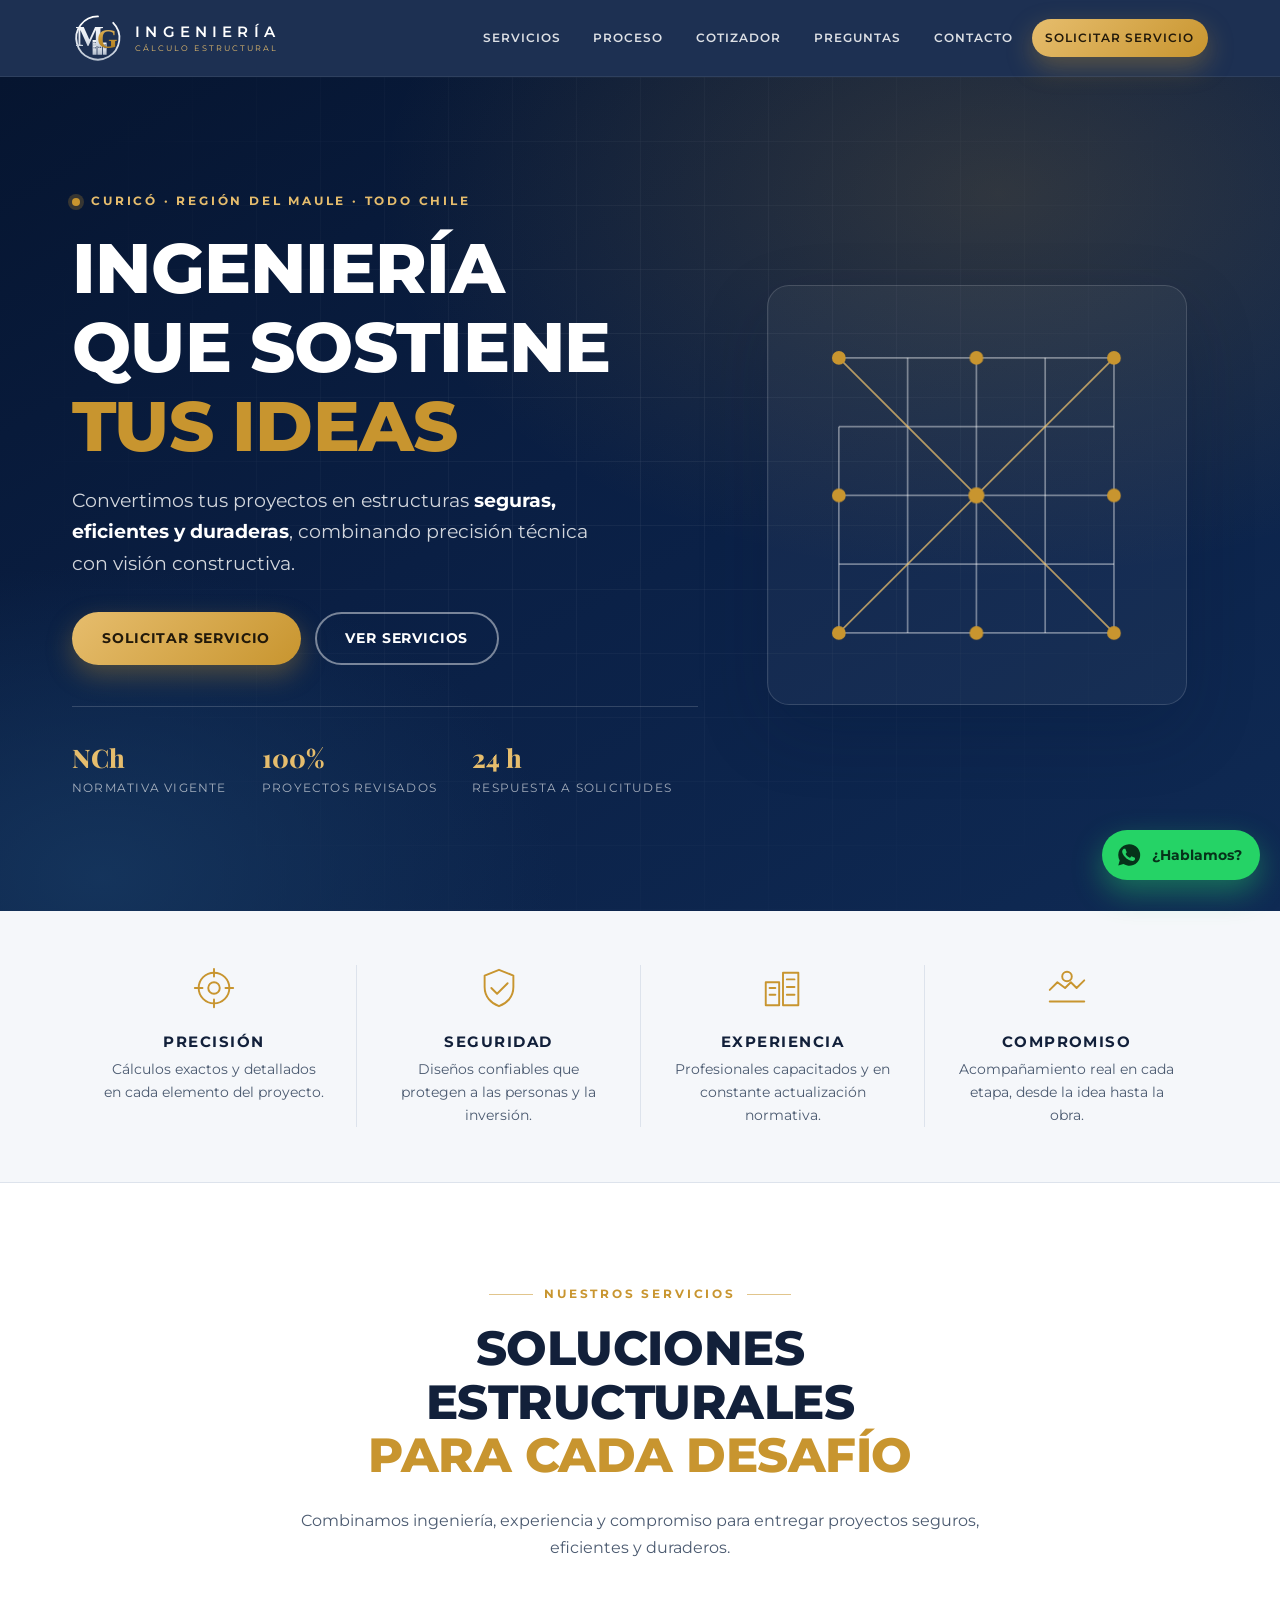
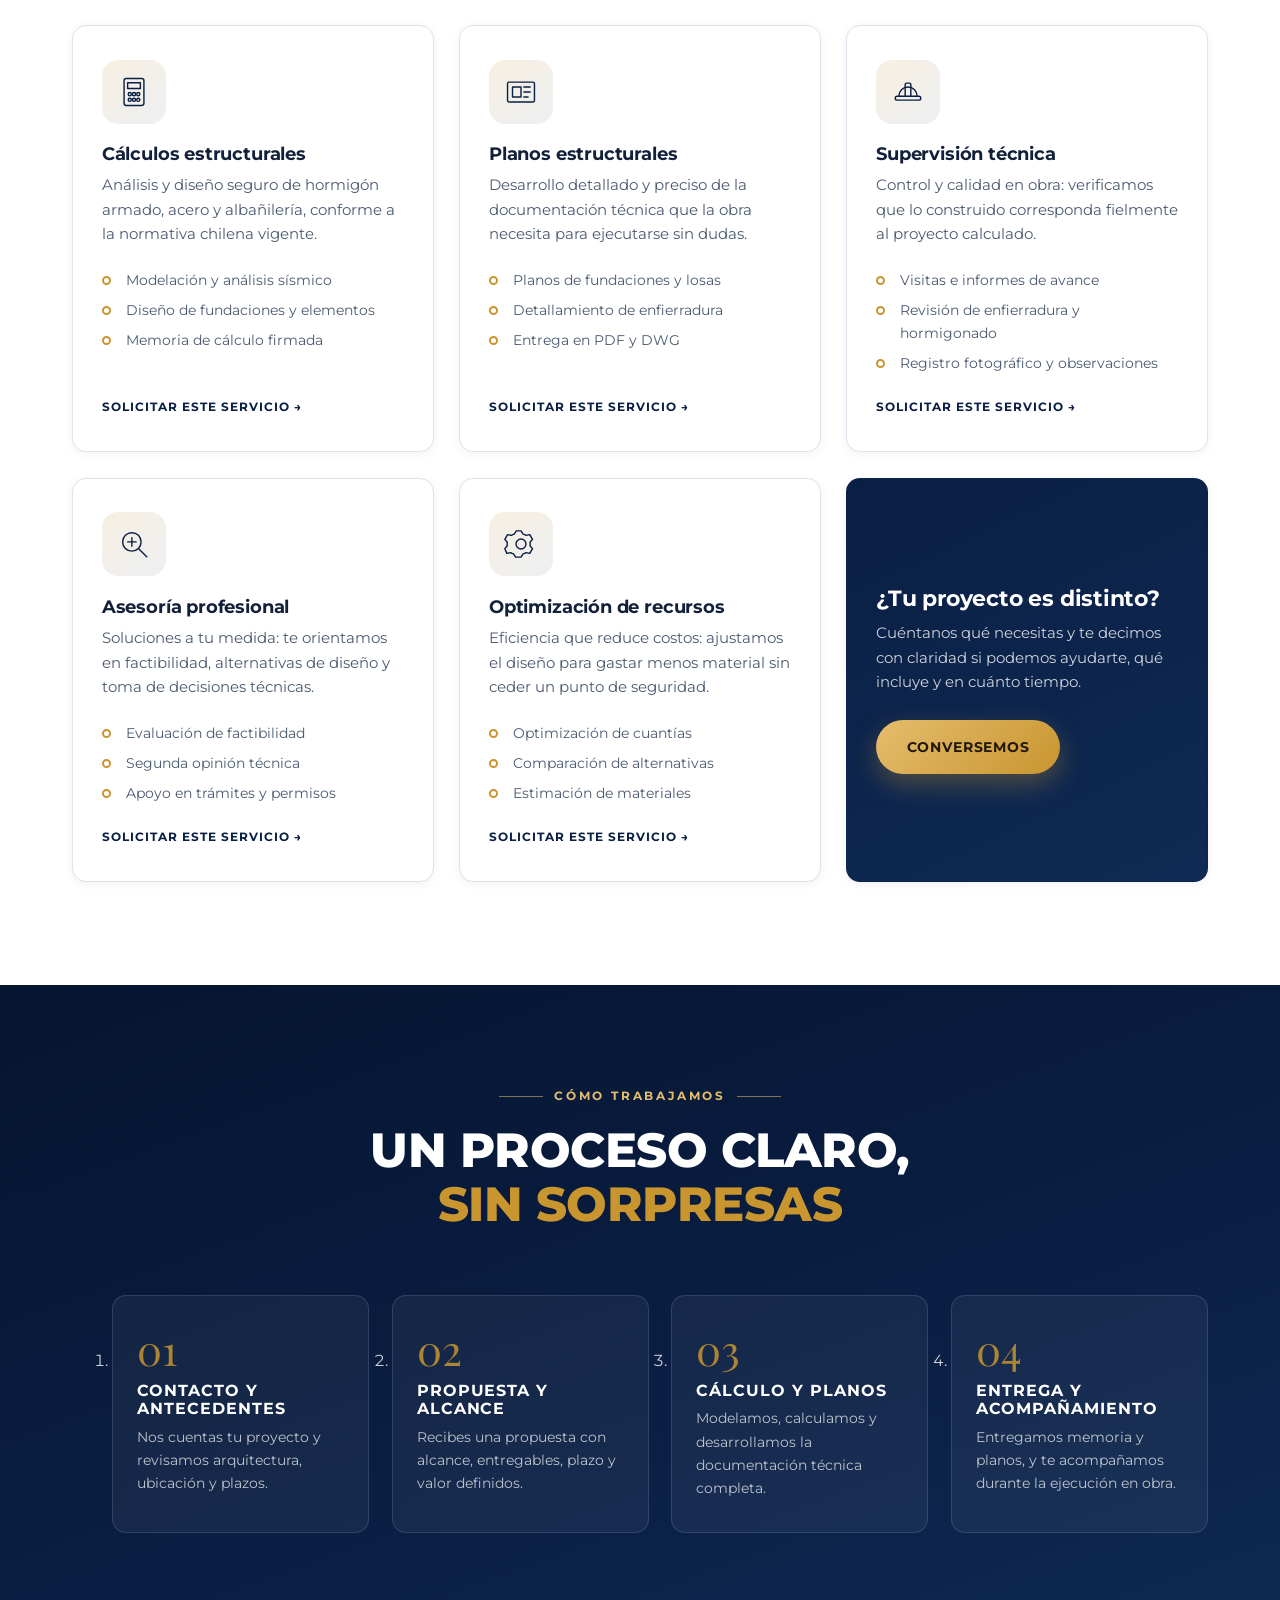
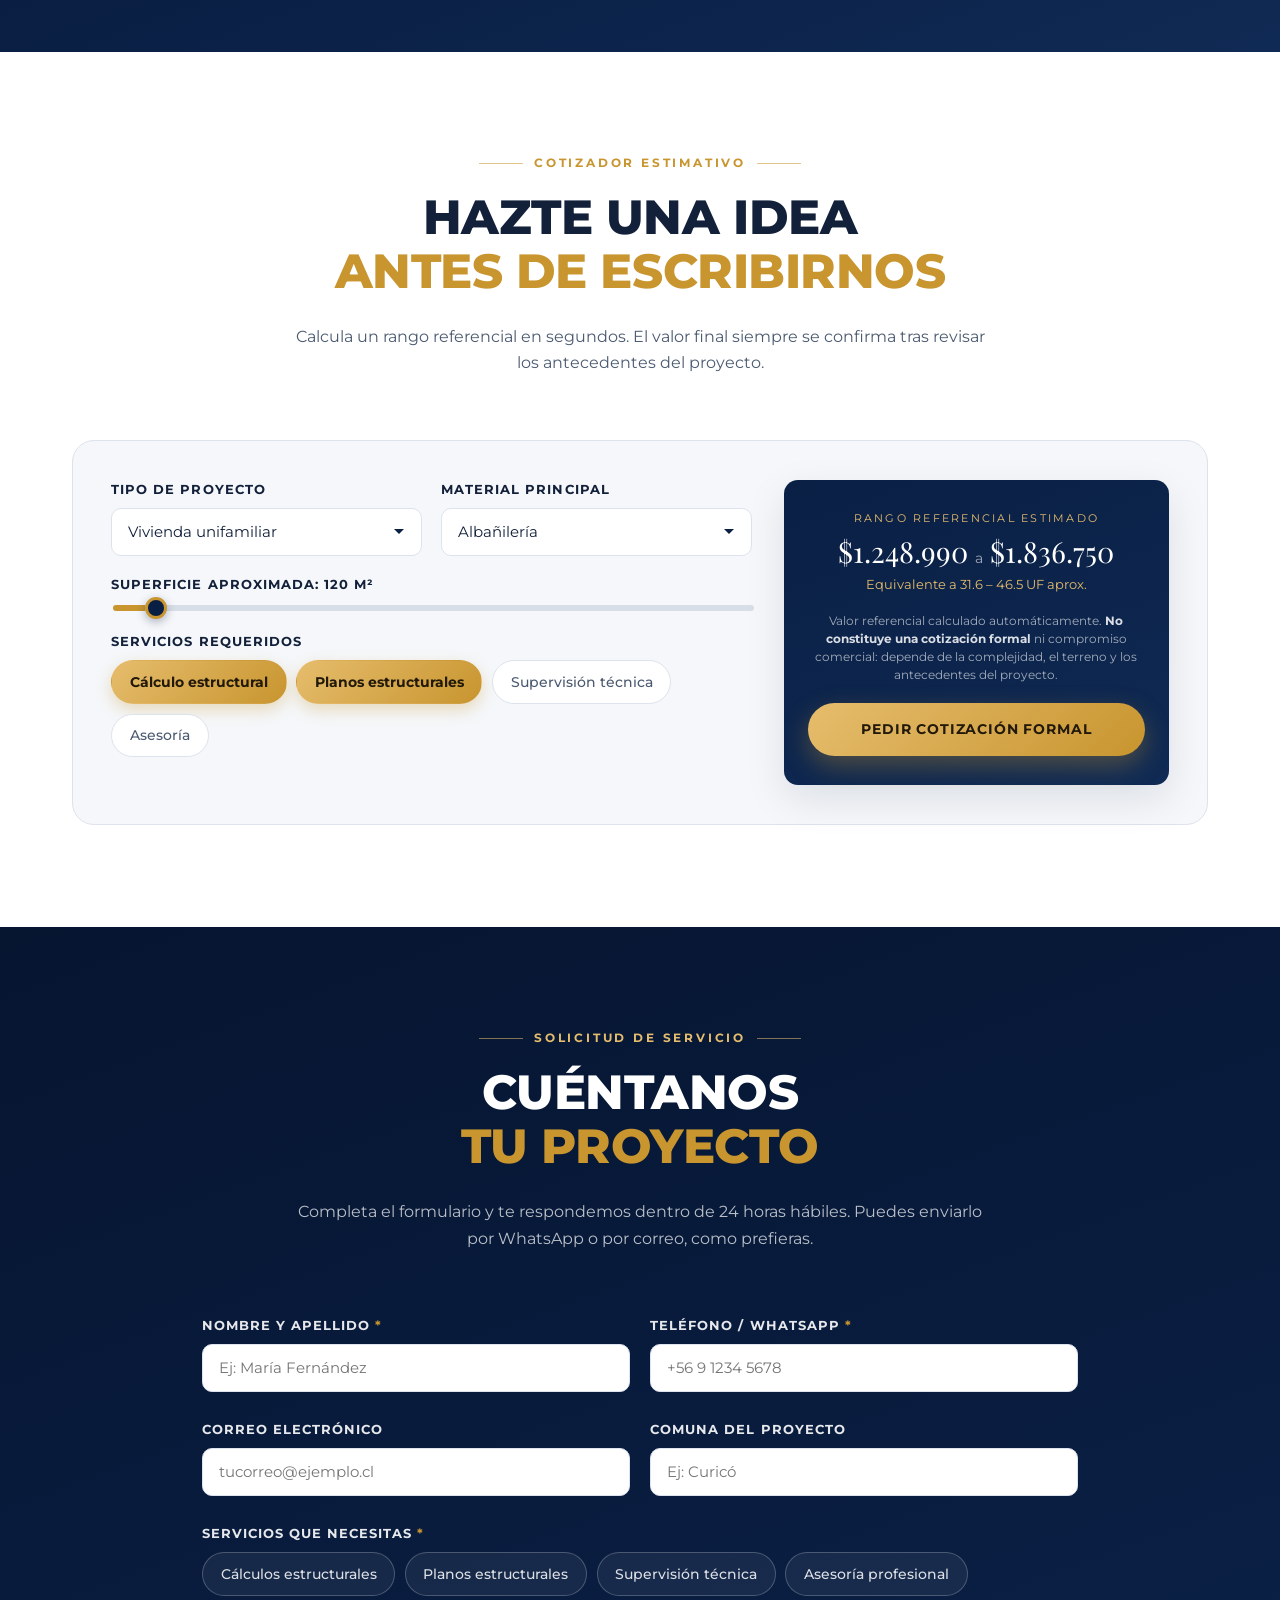
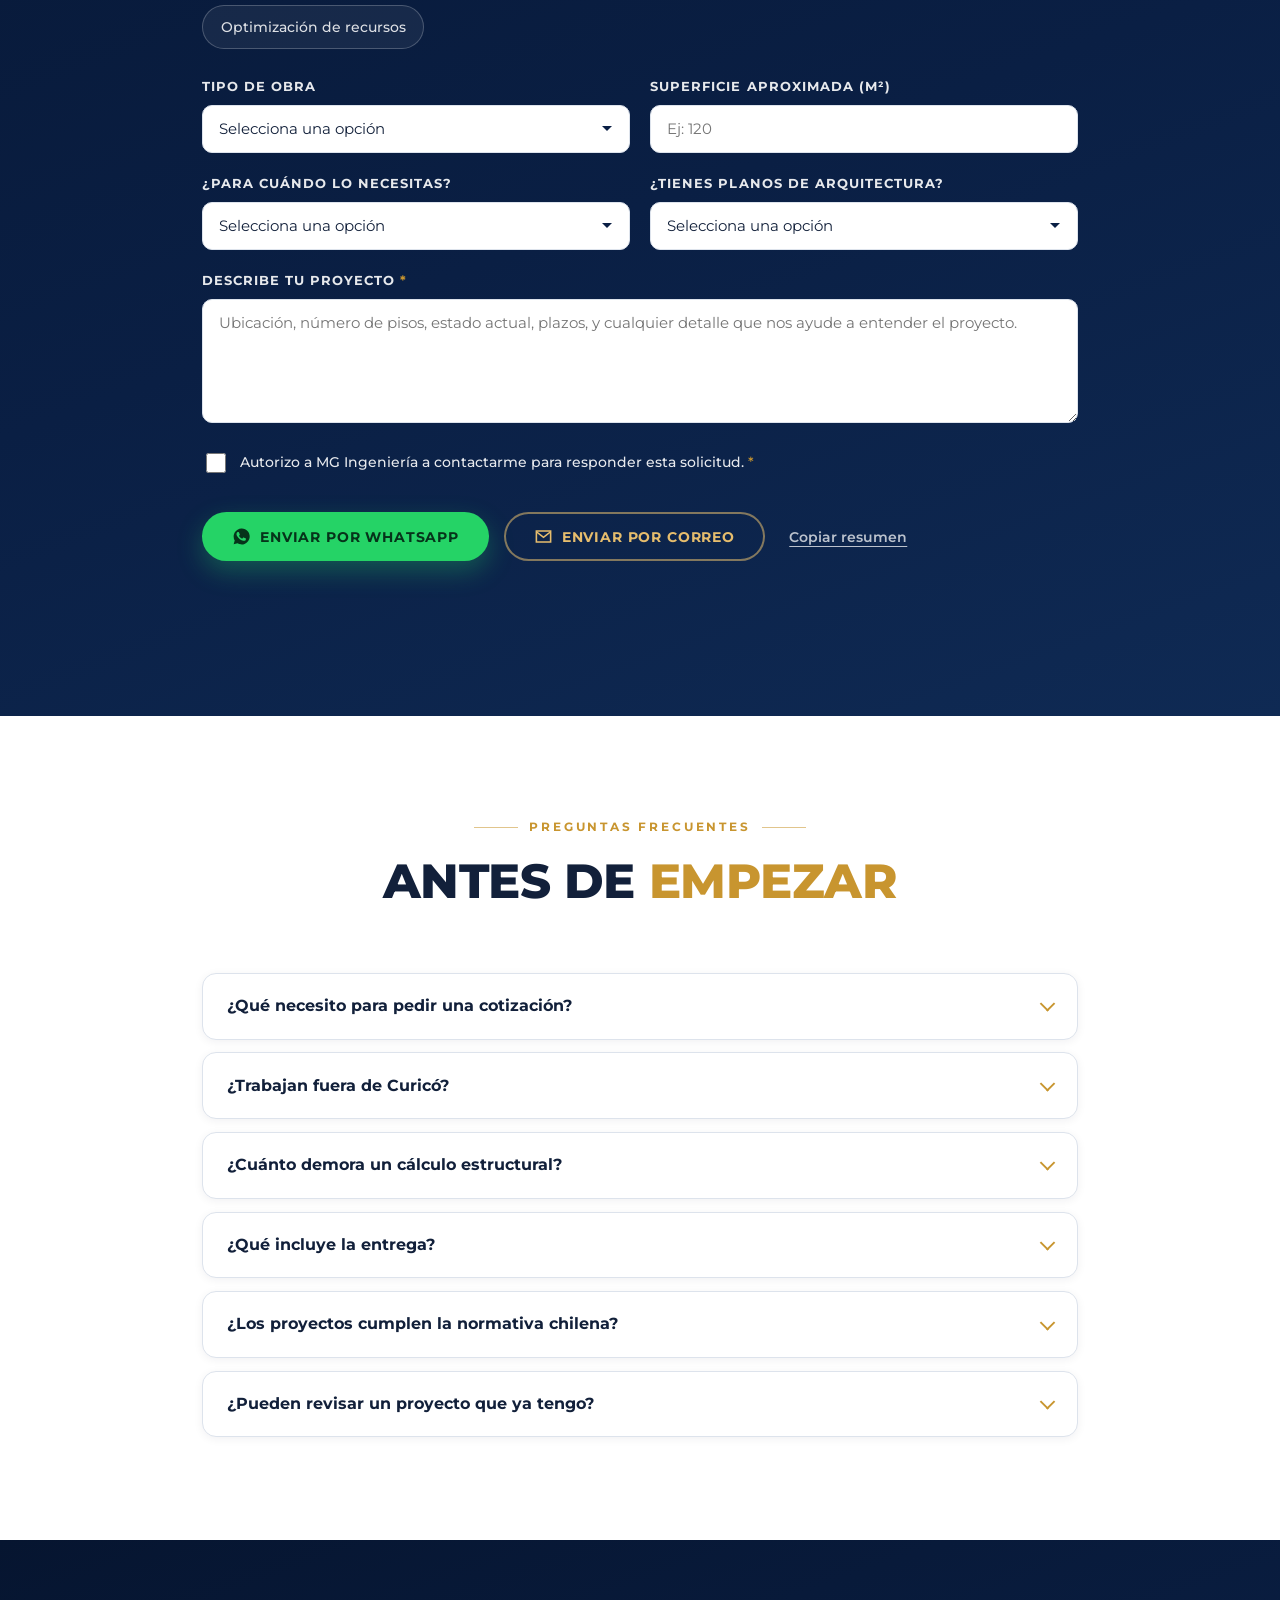
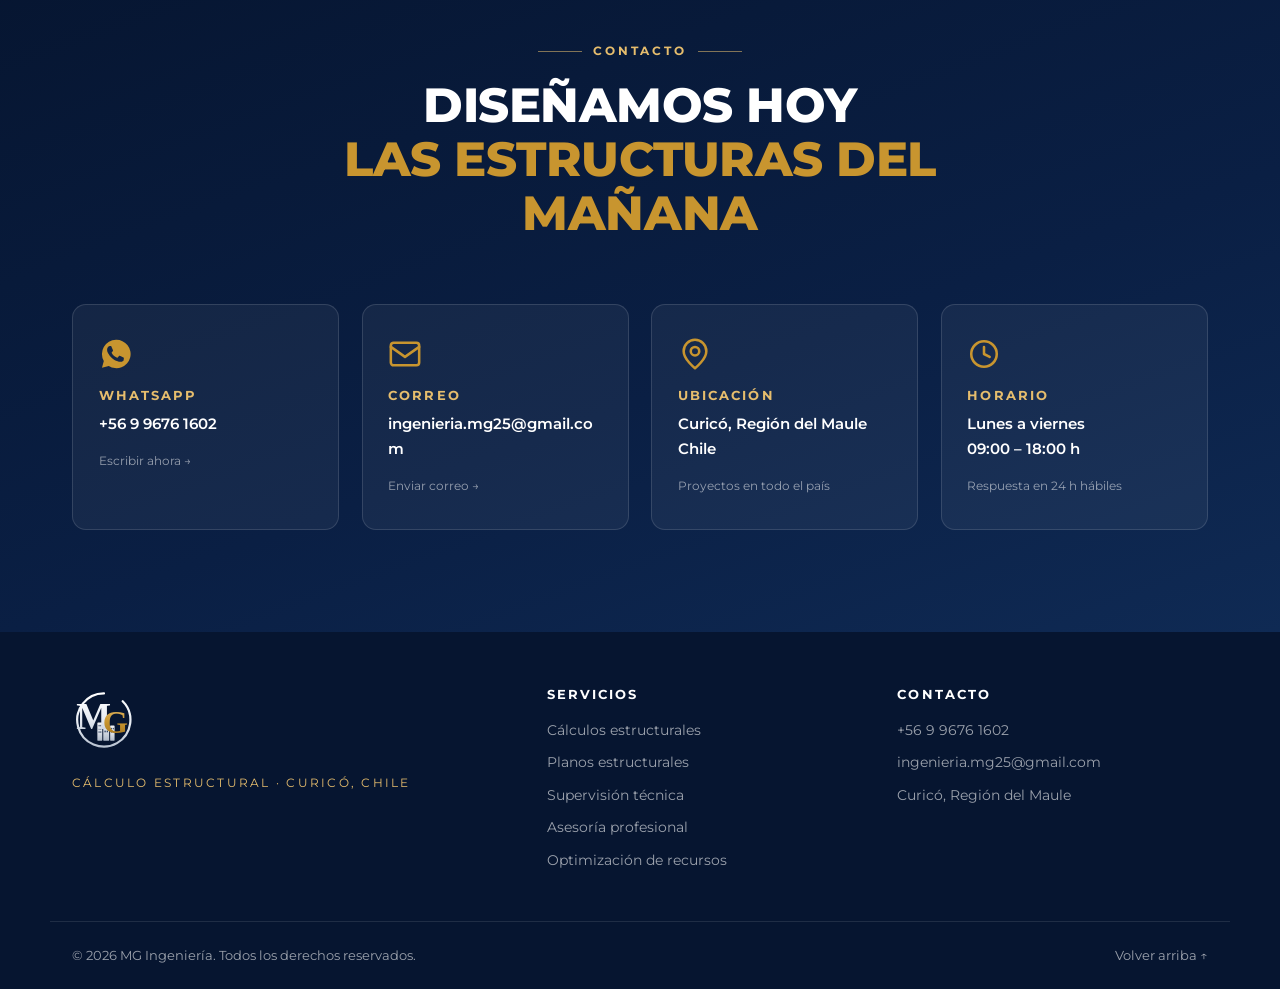
==== index.html @ 4807d5fd "Sitio web MG Ingeniería: servicios, cotizador y formulario de contacto Página estática de una sola v" ====
<!DOCTYPE html>
<html lang="es-CL">
<head>
<meta charset="utf-8">
<meta name="viewport" content="width=device-width, initial-scale=1">
<title>MG Ingeniería | Cálculo Estructural en Curicó, Chile</title>
<meta name="description" content="MG Ingeniería — cálculo estructural, planos, supervisión técnica y asesoría profesional en Curicó, Región del Maule. Convertimos tus proyectos en estructuras seguras, eficientes y duraderas.">
<meta name="theme-color" content="#0a1f44">
<link rel="icon" href="assets/img/favicon.svg" type="image/svg+xml">
<link rel="canonical" href="https://mgingenieria.cl/">

<!-- Open Graph / redes sociales -->
<meta property="og:type" content="website">
<meta property="og:locale" content="es_CL">
<meta property="og:site_name" content="MG Ingeniería">
<meta property="og:title" content="MG Ingeniería | Cálculo Estructural">
<meta property="og:description" content="Ingeniería que sostiene tus ideas. Cálculo estructural, planos, supervisión y asesoría en Curicó, Chile.">
<meta property="og:image" content="assets/img/logo.svg">
<meta name="twitter:card" content="summary_large_image">

<link rel="preconnect" href="https://fonts.googleapis.com">
<link rel="preconnect" href="https://fonts.gstatic.com" crossorigin>
<link href="https://fonts.googleapis.com/css2?family=Montserrat:wght@400;500;600;700;800&family=Playfair+Display:wght@700&display=swap" rel="stylesheet">
<link rel="stylesheet" href="assets/css/styles.css">
</head>
<body>

<a class="skip-link" href="#contenido">Saltar al contenido</a>

<!-- ══════════ HEADER ══════════ -->
<header class="site-header" id="inicio">
  <div class="container header-inner">
    <a class="brand" href="#inicio" aria-label="MG Ingeniería — inicio">
      <img src="assets/img/logo.svg" alt="" width="52" height="52" class="brand-mark">
      <span class="brand-text">
        <span class="brand-name">INGENIERÍA</span>
        <span class="brand-tag">Cálculo Estructural</span>
      </span>
    </a>

    <button class="nav-toggle" id="navToggle" aria-expanded="false" aria-controls="navMenu" aria-label="Abrir menú">
      <span></span><span></span><span></span>
    </button>

    <nav class="nav" id="navMenu" aria-label="Menú principal">
      <ul>
        <li><a href="#servicios">Servicios</a></li>
        <li><a href="#proceso">Proceso</a></li>
        <li><a href="#cotizador">Cotizador</a></li>
        <li><a href="#faq">Preguntas</a></li>
        <li><a href="#contacto">Contacto</a></li>
        <li><a class="btn btn-gold btn-sm" href="#solicitud">Solicitar servicio</a></li>
      </ul>
    </nav>
  </div>
</header>

<main id="contenido">

<!-- ══════════ HERO ══════════ -->
<section class="hero">
  <div class="hero-bg" aria-hidden="true"></div>
  <div class="container hero-inner">
    <div class="hero-copy">
      <p class="eyebrow"><span class="dot"></span> Curicó · Región del Maule · Todo Chile</p>
      <h1>Ingeniería<br>que sostiene<br><span class="gold">tus ideas</span></h1>
      <p class="lead">
        Convertimos tus proyectos en estructuras <strong>seguras, eficientes y duraderas</strong>,
        combinando precisión técnica con visión constructiva.
      </p>
      <div class="hero-actions">
        <a class="btn btn-gold" href="#solicitud">Solicitar servicio</a>
        <a class="btn btn-ghost" href="#servicios">Ver servicios</a>
      </div>
      <ul class="hero-stats">
        <li><strong>NCh</strong><span>Normativa vigente</span></li>
        <li><strong>100%</strong><span>Proyectos revisados</span></li>
        <li><strong>24 h</strong><span>Respuesta a solicitudes</span></li>
      </ul>
    </div>

    <div class="hero-art" aria-hidden="true">
      <div class="blueprint">
        <svg viewBox="0 0 320 320" class="frame-svg">
          <g class="frame-lines">
            <rect x="40" y="40" width="240" height="240"/>
            <line x1="40" y1="100" x2="280" y2="100"/>
            <line x1="40" y1="160" x2="280" y2="160"/>
            <line x1="40" y1="220" x2="280" y2="220"/>
            <line x1="100" y1="40" x2="100" y2="280"/>
            <line x1="160" y1="40" x2="160" y2="280"/>
            <line x1="220" y1="40" x2="220" y2="280"/>
            <line x1="40" y1="40" x2="160" y2="160"/>
            <line x1="280" y1="40" x2="160" y2="160"/>
            <line x1="40" y1="280" x2="160" y2="160"/>
            <line x1="280" y1="280" x2="160" y2="160"/>
          </g>
          <g class="frame-nodes">
            <circle cx="40" cy="40" r="6"/><circle cx="160" cy="40" r="6"/><circle cx="280" cy="40" r="6"/>
            <circle cx="40" cy="160" r="6"/><circle cx="160" cy="160" r="7"/><circle cx="280" cy="160" r="6"/>
            <circle cx="40" cy="280" r="6"/><circle cx="160" cy="280" r="6"/><circle cx="280" cy="280" r="6"/>
          </g>
        </svg>
      </div>
    </div>
  </div>
</section>

<!-- ══════════ VALORES ══════════ -->
<section class="values" aria-label="Nuestros valores">
  <div class="container values-grid">
    <article class="value reveal">
      <svg class="ico" viewBox="0 0 48 48" aria-hidden="true"><circle cx="24" cy="24" r="16"/><circle cx="24" cy="24" r="6"/><line x1="24" y1="4" x2="24" y2="12"/><line x1="24" y1="36" x2="24" y2="44"/><line x1="4" y1="24" x2="12" y2="24"/><line x1="36" y1="24" x2="44" y2="24"/></svg>
      <h3>Precisión</h3><p>Cálculos exactos y detallados en cada elemento del proyecto.</p>
    </article>
    <article class="value reveal">
      <svg class="ico" viewBox="0 0 48 48" aria-hidden="true"><path d="M24 5l15 6v12c0 10-6.5 17-15 20-8.5-3-15-10-15-20V11z"/><polyline points="16,24 22,30 33,19"/></svg>
      <h3>Seguridad</h3><p>Diseños confiables que protegen a las personas y la inversión.</p>
    </article>
    <article class="value reveal">
      <svg class="ico" viewBox="0 0 48 48" aria-hidden="true"><rect x="6" y="18" width="14" height="24"/><rect x="24" y="8" width="16" height="34"/><line x1="10" y1="24" x2="16" y2="24"/><line x1="10" y1="31" x2="16" y2="31"/><line x1="28" y1="15" x2="36" y2="15"/><line x1="28" y1="23" x2="36" y2="23"/><line x1="28" y1="31" x2="36" y2="31"/></svg>
      <h3>Experiencia</h3><p>Profesionales capacitados y en constante actualización normativa.</p>
    </article>
    <article class="value reveal">
      <svg class="ico" viewBox="0 0 48 48" aria-hidden="true"><path d="M6 26l8-8 8 6 6-6 6 6 8-8"/><path d="M6 38h36"/><circle cx="24" cy="12" r="5"/></svg>
      <h3>Compromiso</h3><p>Acompañamiento real en cada etapa, desde la idea hasta la obra.</p>
    </article>
  </div>
</section>

<!-- ══════════ SERVICIOS ══════════ -->
<section class="section" id="servicios">
  <div class="container">
    <header class="section-head reveal">
      <p class="eyebrow center"><span class="line"></span> Nuestros servicios <span class="line"></span></p>
      <h2>Soluciones estructurales<br><span class="gold">para cada desafío</span></h2>
      <p class="section-sub">Combinamos ingeniería, experiencia y compromiso para entregar proyectos seguros, eficientes y duraderos.</p>
    </header>

    <div class="cards">
      <article class="card reveal">
        <div class="card-ico">
          <svg viewBox="0 0 48 48" aria-hidden="true"><rect x="10" y="5" width="28" height="38" rx="3"/><rect x="15" y="11" width="18" height="8"/><circle cx="18" cy="27" r="2.2"/><circle cx="24" cy="27" r="2.2"/><circle cx="30" cy="27" r="2.2"/><circle cx="18" cy="35" r="2.2"/><circle cx="24" cy="35" r="2.2"/><circle cx="30" cy="35" r="2.2"/></svg>
        </div>
        <h3>Cálculos estructurales</h3>
        <p>Análisis y diseño seguro de hormigón armado, acero y albañilería, conforme a la normativa chilena vigente.</p>
        <ul class="card-list">
          <li>Modelación y análisis sísmico</li>
          <li>Diseño de fundaciones y elementos</li>
          <li>Memoria de cálculo firmada</li>
        </ul>
        <a class="card-cta" href="#solicitud" data-servicio="Cálculos estructurales">Solicitar este servicio →</a>
      </article>

      <article class="card reveal">
        <div class="card-ico">
          <svg viewBox="0 0 48 48" aria-hidden="true"><rect x="5" y="10" width="38" height="28" rx="2"/><rect x="12" y="17" width="12" height="14"/><line x1="28" y1="17" x2="37" y2="17"/><line x1="28" y1="24" x2="37" y2="24"/><line x1="28" y1="31" x2="34" y2="31"/></svg>
        </div>
        <h3>Planos estructurales</h3>
        <p>Desarrollo detallado y preciso de la documentación técnica que la obra necesita para ejecutarse sin dudas.</p>
        <ul class="card-list">
          <li>Planos de fundaciones y losas</li>
          <li>Detallamiento de enfierradura</li>
          <li>Entrega en PDF y DWG</li>
        </ul>
        <a class="card-cta" href="#solicitud" data-servicio="Planos estructurales">Solicitar este servicio →</a>
      </article>

      <article class="card reveal">
        <div class="card-ico">
          <svg viewBox="0 0 48 48" aria-hidden="true"><path d="M11 30a13 13 0 0 1 26 0"/><path d="M20 30V13.5a2 2 0 0 1 2-2h4a2 2 0 0 1 2 2V30"/><rect x="6" y="30" width="36" height="5.5" rx="2.75"/></svg>
        </div>
        <h3>Supervisión técnica</h3>
        <p>Control y calidad en obra: verificamos que lo construido corresponda fielmente al proyecto calculado.</p>
        <ul class="card-list">
          <li>Visitas e informes de avance</li>
          <li>Revisión de enfierradura y hormigonado</li>
          <li>Registro fotográfico y observaciones</li>
        </ul>
        <a class="card-cta" href="#solicitud" data-servicio="Supervisión técnica">Solicitar este servicio →</a>
      </article>

      <article class="card reveal">
        <div class="card-ico">
          <svg viewBox="0 0 48 48" aria-hidden="true"><circle cx="21" cy="21" r="13"/><line x1="31" y1="31" x2="42" y2="42"/><line x1="15" y1="21" x2="27" y2="21"/><line x1="21" y1="15" x2="21" y2="27"/></svg>
        </div>
        <h3>Asesoría profesional</h3>
        <p>Soluciones a tu medida: te orientamos en factibilidad, alternativas de diseño y toma de decisiones técnicas.</p>
        <ul class="card-list">
          <li>Evaluación de factibilidad</li>
          <li>Segunda opinión técnica</li>
          <li>Apoyo en trámites y permisos</li>
        </ul>
        <a class="card-cta" href="#solicitud" data-servicio="Asesoría profesional">Solicitar este servicio →</a>
      </article>

      <article class="card reveal">
        <div class="card-ico">
          <svg viewBox="0 0 48 48" aria-hidden="true"><circle cx="24" cy="24" r="7"/><path d="M24 5.5l3 4.6a15 15 0 0 1 4 1.7l5.4-1 3.8 6.6-3.4 4.2a15 15 0 0 1 0 4.8l3.4 4.2-3.8 6.6-5.4-1a15 15 0 0 1-4 1.7l-3 4.6h-7.6l-3-4.6a15 15 0 0 1-4-1.7l-5.4 1L1.2 30.6l3.4-4.2a15 15 0 0 1 0-4.8L1.2 17.4 5 10.8l5.4 1a15 15 0 0 1 4-1.7l3-4.6z"/></svg>
        </div>
        <h3>Optimización de recursos</h3>
        <p>Eficiencia que reduce costos: ajustamos el diseño para gastar menos material sin ceder un punto de seguridad.</p>
        <ul class="card-list">
          <li>Optimización de cuantías</li>
          <li>Comparación de alternativas</li>
          <li>Estimación de materiales</li>
        </ul>
        <a class="card-cta" href="#solicitud" data-servicio="Optimización de recursos">Solicitar este servicio →</a>
      </article>

      <article class="card card-invite reveal">
        <h3>¿Tu proyecto es distinto?</h3>
        <p>Cuéntanos qué necesitas y te decimos con claridad si podemos ayudarte, qué incluye y en cuánto tiempo.</p>
        <a class="btn btn-gold" href="#solicitud">Conversemos</a>
      </article>
    </div>
  </div>
</section>

<!-- ══════════ PROCESO ══════════ -->
<section class="section section-dark" id="proceso">
  <div class="container">
    <header class="section-head reveal">
      <p class="eyebrow center"><span class="line"></span> Cómo trabajamos <span class="line"></span></p>
      <h2>Un proceso claro,<br><span class="gold">sin sorpresas</span></h2>
    </header>

    <ol class="steps">
      <li class="step reveal"><span class="step-n">01</span><h3>Contacto y antecedentes</h3><p>Nos cuentas tu proyecto y revisamos arquitectura, ubicación y plazos.</p></li>
      <li class="step reveal"><span class="step-n">02</span><h3>Propuesta y alcance</h3><p>Recibes una propuesta con alcance, entregables, plazo y valor definidos.</p></li>
      <li class="step reveal"><span class="step-n">03</span><h3>Cálculo y planos</h3><p>Modelamos, calculamos y desarrollamos la documentación técnica completa.</p></li>
      <li class="step reveal"><span class="step-n">04</span><h3>Entrega y acompañamiento</h3><p>Entregamos memoria y planos, y te acompañamos durante la ejecución en obra.</p></li>
    </ol>
  </div>
</section>

<!-- ══════════ COTIZADOR ══════════ -->
<section class="section" id="cotizador">
  <div class="container">
    <header class="section-head reveal">
      <p class="eyebrow center"><span class="line"></span> Cotizador estimativo <span class="line"></span></p>
      <h2>Hazte una idea<br><span class="gold">antes de escribirnos</span></h2>
      <p class="section-sub">Calcula un rango referencial en segundos. El valor final siempre se confirma tras revisar los antecedentes del proyecto.</p>
    </header>

    <div class="quoter reveal">
      <div class="quoter-fields">
        <div class="field">
          <label for="q-tipo">Tipo de proyecto</label>
          <select id="q-tipo">
            <option value="vivienda">Vivienda unifamiliar</option>
            <option value="ampliacion">Ampliación o remodelación</option>
            <option value="edificio">Edificio / multifamiliar</option>
            <option value="industrial">Nave industrial / bodega</option>
            <option value="otro">Otro tipo de obra</option>
          </select>
        </div>
        <div class="field">
          <label for="q-material">Material principal</label>
          <select id="q-material">
            <option value="albanileria">Albañilería</option>
            <option value="hormigon">Hormigón armado</option>
            <option value="acero">Estructura de acero</option>
            <option value="madera">Madera</option>
            <option value="mixto">Mixto</option>
          </select>
        </div>
        <div class="field field-wide">
          <label for="q-m2">Superficie aproximada: <output id="q-m2-out">120</output> m²</label>
          <input type="range" id="q-m2" min="20" max="2000" step="10" value="120">
        </div>
        <div class="field field-wide">
          <span class="label">Servicios requeridos</span>
          <div class="chips">
            <label class="chip"><input type="checkbox" value="Cálculo estructural" data-f="1" checked><span>Cálculo estructural</span></label>
            <label class="chip"><input type="checkbox" value="Planos estructurales" data-f="0.55" checked><span>Planos estructurales</span></label>
            <label class="chip"><input type="checkbox" value="Supervisión técnica" data-f="0.45"><span>Supervisión técnica</span></label>
            <label class="chip"><input type="checkbox" value="Asesoría profesional" data-f="0.2"><span>Asesoría</span></label>
          </div>
        </div>
      </div>

      <div class="quoter-result" aria-live="polite">
        <p class="quoter-label">Rango referencial estimado</p>
        <p class="quoter-value"><span id="q-min">—</span> <span class="sep">a</span> <span id="q-max">—</span></p>
        <p class="quoter-uf" id="q-uf"></p>
        <p class="quoter-note">Valor referencial calculado automáticamente. <strong>No constituye una cotización formal</strong> ni compromiso comercial: depende de la complejidad, el terreno y los antecedentes del proyecto.</p>
        <a class="btn btn-gold btn-block" href="#solicitud" id="q-send">Pedir cotización formal</a>
      </div>
    </div>
  </div>
</section>

<!-- ══════════ FORMULARIO ══════════ -->
<section class="section section-dark" id="solicitud">
  <div class="container narrow">
    <header class="section-head reveal">
      <p class="eyebrow center"><span class="line"></span> Solicitud de servicio <span class="line"></span></p>
      <h2>Cuéntanos<br><span class="gold">tu proyecto</span></h2>
      <p class="section-sub">Completa el formulario y te respondemos dentro de 24 horas hábiles. Puedes enviarlo por WhatsApp o por correo, como prefieras.</p>
    </header>

    <form class="form reveal" id="requestForm" novalidate>
      <div class="form-grid">
        <div class="field">
          <label for="f-nombre">Nombre y apellido <span class="req">*</span></label>
          <input type="text" id="f-nombre" name="nombre" autocomplete="name" required placeholder="Ej: María Fernández">
          <p class="error" data-for="f-nombre"></p>
        </div>
        <div class="field">
          <label for="f-fono">Teléfono / WhatsApp <span class="req">*</span></label>
          <input type="tel" id="f-fono" name="telefono" autocomplete="tel" required placeholder="+56 9 1234 5678">
          <p class="error" data-for="f-fono"></p>
        </div>
        <div class="field">
          <label for="f-email">Correo electrónico</label>
          <input type="email" id="f-email" name="email" autocomplete="email" placeholder="tucorreo@ejemplo.cl">
          <p class="error" data-for="f-email"></p>
        </div>
        <div class="field">
          <label for="f-comuna">Comuna del proyecto</label>
          <input type="text" id="f-comuna" name="comuna" placeholder="Ej: Curicó">
        </div>

        <div class="field field-wide">
          <span class="label">Servicios que necesitas <span class="req">*</span></span>
          <div class="chips">
            <label class="chip"><input type="checkbox" name="servicio" value="Cálculos estructurales"><span>Cálculos estructurales</span></label>
            <label class="chip"><input type="checkbox" name="servicio" value="Planos estructurales"><span>Planos estructurales</span></label>
            <label class="chip"><input type="checkbox" name="servicio" value="Supervisión técnica"><span>Supervisión técnica</span></label>
            <label class="chip"><input type="checkbox" name="servicio" value="Asesoría profesional"><span>Asesoría profesional</span></label>
            <label class="chip"><input type="checkbox" name="servicio" value="Optimización de recursos"><span>Optimización de recursos</span></label>
          </div>
          <p class="error" data-for="servicio"></p>
        </div>

        <div class="field">
          <label for="f-tipo">Tipo de obra</label>
          <select id="f-tipo" name="tipo">
            <option value="">Selecciona una opción</option>
            <option>Vivienda unifamiliar</option>
            <option>Ampliación o remodelación</option>
            <option>Edificio / multifamiliar</option>
            <option>Nave industrial / bodega</option>
            <option>Regularización</option>
            <option>Otro</option>
          </select>
        </div>
        <div class="field">
          <label for="f-m2">Superficie aproximada (m²)</label>
          <input type="number" id="f-m2" name="superficie" min="1" step="1" placeholder="Ej: 120" inputmode="numeric">
        </div>
        <div class="field">
          <label for="f-plazo">¿Para cuándo lo necesitas?</label>
          <select id="f-plazo" name="plazo">
            <option value="">Selecciona una opción</option>
            <option>Lo antes posible</option>
            <option>Dentro de 1 mes</option>
            <option>En 2 a 3 meses</option>
            <option>Aún estoy evaluando</option>
          </select>
        </div>
        <div class="field">
          <label for="f-planos">¿Tienes planos de arquitectura?</label>
          <select id="f-planos" name="planos">
            <option value="">Selecciona una opción</option>
            <option>Sí, completos</option>
            <option>Sí, en desarrollo</option>
            <option>Todavía no</option>
          </select>
        </div>

        <div class="field field-wide">
          <label for="f-msg">Describe tu proyecto <span class="req">*</span></label>
          <textarea id="f-msg" name="mensaje" rows="5" required placeholder="Ubicación, número de pisos, estado actual, plazos, y cualquier detalle que nos ayude a entender el proyecto."></textarea>
          <p class="error" data-for="f-msg"></p>
        </div>

        <!-- anti-spam: campo oculto para bots -->
        <div class="hp" aria-hidden="true">
          <label for="f-web">No completar</label>
          <input type="text" id="f-web" name="website" tabindex="-1" autocomplete="off">
        </div>

        <div class="field field-wide">
          <label class="check">
            <input type="checkbox" id="f-ok" required>
            <span>Autorizo a MG Ingeniería a contactarme para responder esta solicitud. <span class="req">*</span></span>
          </label>
          <p class="error" data-for="f-ok"></p>
        </div>
      </div>

      <div class="form-actions">
        <button type="submit" class="btn btn-whatsapp" id="btnWhats">
          <svg viewBox="0 0 24 24" aria-hidden="true" class="btn-ico"><path d="M12 2a10 10 0 0 0-8.6 15l-1.3 4.7 4.8-1.3A10 10 0 1 0 12 2m5.5 14.2c-.2.7-1.3 1.3-1.9 1.3-.5 0-1.1.2-3.6-.8-3-1.3-5-4.4-5.1-4.6s-1.2-1.6-1.2-3 .8-2.1 1-2.4c.3-.3.6-.4.8-.4h.6c.2 0 .5-.1.7.5l1 2.4c.1.2.1.4 0 .6l-.4.6-.3.3c-.1.2-.3.3-.1.6s.7 1.2 1.5 1.9c1 .9 1.9 1.2 2.2 1.3.2.1.4.1.6-.1l.8-1c.2-.2.4-.2.6-.1l2.2 1c.3.1.5.2.6.3.1.2.1.7-.1 1.3"/></svg>
          Enviar por WhatsApp
        </button>
        <button type="button" class="btn btn-outline" id="btnMail">
          <svg viewBox="0 0 24 24" aria-hidden="true" class="btn-ico"><path d="M3 5h18v14H3z" fill="none" stroke="currentColor" stroke-width="2"/><path d="M3 6l9 7 9-7" fill="none" stroke="currentColor" stroke-width="2"/></svg>
          Enviar por correo
        </button>
        <button type="button" class="btn btn-link" id="btnCopy">Copiar resumen</button>
      </div>
      <p class="form-status" id="formStatus" role="status" aria-live="polite"></p>
    </form>
  </div>
</section>

<!-- ══════════ FAQ ══════════ -->
<section class="section" id="faq">
  <div class="container narrow">
    <header class="section-head reveal">
      <p class="eyebrow center"><span class="line"></span> Preguntas frecuentes <span class="line"></span></p>
      <h2>Antes de <span class="gold">empezar</span></h2>
    </header>

    <div class="faq reveal">
      <details>
        <summary>¿Qué necesito para pedir una cotización?</summary>
        <div class="faq-body"><p>Idealmente los planos de arquitectura (aunque sean preliminares), la ubicación del terreno y la superficie aproximada. Si aún no tienes planos, igual conversamos: te orientamos sobre los pasos previos.</p></div>
      </details>
      <details>
        <summary>¿Trabajan fuera de Curicó?</summary>
        <div class="faq-body"><p>Sí. Estamos en Curicó, Región del Maule, y desarrollamos proyectos en todo Chile. El trabajo de cálculo y planos es remoto; las visitas a obra se coordinan según la ubicación.</p></div>
      </details>
      <details>
        <summary>¿Cuánto demora un cálculo estructural?</summary>
        <div class="faq-body"><p>Depende del tamaño y la complejidad. Una vivienda con antecedentes completos suele resolverse en pocas semanas; proyectos mayores requieren más tiempo. El plazo exacto queda por escrito en la propuesta antes de comenzar.</p></div>
      </details>
      <details>
        <summary>¿Qué incluye la entrega?</summary>
        <div class="faq-body"><p>Memoria de cálculo y planos estructurales con el detallamiento necesario para construir, en formato digital. Según el servicio contratado, se suman informes de supervisión y acompañamiento en obra.</p></div>
      </details>
      <details>
        <summary>¿Los proyectos cumplen la normativa chilena?</summary>
        <div class="faq-body"><p>Sí. Los diseños se desarrollan conforme a las normas chilenas vigentes aplicables a cada tipo de estructura y a la Ordenanza General de Urbanismo y Construcciones.</p></div>
      </details>
      <details>
        <summary>¿Pueden revisar un proyecto que ya tengo?</summary>
        <div class="faq-body"><p>Por supuesto. Ofrecemos revisión y segunda opinión técnica sobre proyectos existentes, entregando observaciones claras y priorizadas.</p></div>
      </details>
    </div>
  </div>
</section>

<!-- ══════════ CONTACTO ══════════ -->
<section class="section section-dark" id="contacto">
  <div class="container">
    <header class="section-head reveal">
      <p class="eyebrow center"><span class="line"></span> Contacto <span class="line"></span></p>
      <h2>Diseñamos hoy<br><span class="gold">las estructuras del mañana</span></h2>
    </header>

    <div class="contact-grid">
      <a class="contact-card reveal" href="https://wa.me/56996761602?text=Hola%20MG%20Ingenier%C3%ADa%2C%20quiero%20consultar%20por%20un%20proyecto." target="_blank" rel="noopener">
        <svg class="ico ico-fill" viewBox="0 0 24 24" aria-hidden="true"><path d="M12 2a10 10 0 0 0-8.6 15l-1.3 4.7 4.8-1.3A10 10 0 1 0 12 2m5.5 14.2c-.2.7-1.3 1.3-1.9 1.3-.5 0-1.1.2-3.6-.8-3-1.3-5-4.4-5.1-4.6s-1.2-1.6-1.2-3 .8-2.1 1-2.4c.3-.3.6-.4.8-.4h.6c.2 0 .5-.1.7.5l1 2.4c.1.2.1.4 0 .6l-.4.6-.3.3c-.1.2-.3.3-.1.6s.7 1.2 1.5 1.9c1 .9 1.9 1.2 2.2 1.3.2.1.4.1.6-.1l.8-1c.2-.2.4-.2.6-.1l2.2 1c.3.1.5.2.6.3.1.2.1.7-.1 1.3"/></svg>
        <h3>WhatsApp</h3><p>+56 9 9676 1602</p><span class="contact-go">Escribir ahora →</span>
      </a>
      <a class="contact-card reveal" href="mailto:ingenieria.mg25@gmail.com?subject=Consulta%20de%20servicios%20-%20MG%20Ingenier%C3%ADa">
        <svg class="ico" viewBox="0 0 24 24" aria-hidden="true"><rect x="2" y="4" width="20" height="16" rx="2"/><path d="M2 7l10 7 10-7"/></svg>
        <h3>Correo</h3><p>ingenieria.mg25@gmail.com</p><span class="contact-go">Enviar correo →</span>
      </a>
      <div class="contact-card reveal">
        <svg class="ico" viewBox="0 0 24 24" aria-hidden="true"><path d="M12 22s8-6.2 8-12a8 8 0 1 0-16 0c0 5.8 8 12 8 12z"/><circle cx="12" cy="10" r="3"/></svg>
        <h3>Ubicación</h3><p>Curicó, Región del Maule<br>Chile</p><span class="contact-go">Proyectos en todo el país</span>
      </div>
      <div class="contact-card reveal">
        <svg class="ico" viewBox="0 0 24 24" aria-hidden="true"><circle cx="12" cy="12" r="9"/><polyline points="12,7 12,12 16,14"/></svg>
        <h3>Horario</h3><p>Lunes a viernes<br>09:00 – 18:00 h</p><span class="contact-go">Respuesta en 24 h hábiles</span>
      </div>
    </div>
  </div>
</section>

</main>

<!-- ══════════ FOOTER ══════════ -->
<footer class="site-footer">
  <div class="container footer-inner">
    <div class="footer-brand">
      <img src="assets/img/logo.svg" alt="MG Ingeniería" width="64" height="64">
      <p class="footer-tag">Cálculo estructural · Curicó, Chile</p>
    </div>
    <nav class="footer-nav" aria-label="Enlaces del pie">
      <h4>Servicios</h4>
      <ul>
        <li><a href="#servicios">Cálculos estructurales</a></li>
        <li><a href="#servicios">Planos estructurales</a></li>
        <li><a href="#servicios">Supervisión técnica</a></li>
        <li><a href="#servicios">Asesoría profesional</a></li>
        <li><a href="#servicios">Optimización de recursos</a></li>
      </ul>
    </nav>
    <div class="footer-contact">
      <h4>Contacto</h4>
      <ul>
        <li><a href="https://wa.me/56996761602" target="_blank" rel="noopener">+56 9 9676 1602</a></li>
        <li><a href="mailto:ingenieria.mg25@gmail.com">ingenieria.mg25@gmail.com</a></li>
        <li>Curicó, Región del Maule</li>
      </ul>
    </div>
  </div>
  <div class="container footer-bottom">
    <p>© <span id="year">2026</span> MG Ingeniería. Todos los derechos reservados.</p>
    <p><a href="#inicio">Volver arriba ↑</a></p>
  </div>
</footer>

<!-- WhatsApp flotante -->
<a class="wa-float" href="https://wa.me/56996761602?text=Hola%20MG%20Ingenier%C3%ADa%2C%20quiero%20consultar%20por%20un%20proyecto." target="_blank" rel="noopener" aria-label="Escribir por WhatsApp">
  <svg viewBox="0 0 24 24" aria-hidden="true"><path d="M12 2a10 10 0 0 0-8.6 15l-1.3 4.7 4.8-1.3A10 10 0 1 0 12 2m5.5 14.2c-.2.7-1.3 1.3-1.9 1.3-.5 0-1.1.2-3.6-.8-3-1.3-5-4.4-5.1-4.6s-1.2-1.6-1.2-3 .8-2.1 1-2.4c.3-.3.6-.4.8-.4h.6c.2 0 .5-.1.7.5l1 2.4c.1.2.1.4 0 .6l-.4.6-.3.3c-.1.2-.3.3-.1.6s.7 1.2 1.5 1.9c1 .9 1.9 1.2 2.2 1.3.2.1.4.1.6-.1l.8-1c.2-.2.4-.2.6-.1l2.2 1c.3.1.5.2.6.3.1.2.1.7-.1 1.3"/></svg>
  <span class="wa-label">¿Hablamos?</span>
</a>

<!-- Datos estructurados para Google -->
<script type="application/ld+json">
{
  "@context": "https://schema.org",
  "@type": "ProfessionalService",
  "name": "MG Ingeniería",
  "description": "Cálculo estructural, planos estructurales, supervisión técnica y asesoría profesional.",
  "image": "assets/img/logo.svg",
  "telephone": "+56996761602",
  "email": "ingenieria.mg25@gmail.com",
  "address": {
    "@type": "PostalAddress",
    "addressLocality": "Curicó",
    "addressRegion": "Región del Maule",
    "addressCountry": "CL"
  },
  "areaServed": { "@type": "Country", "name": "Chile" },
  "openingHoursSpecification": [{
    "@type": "OpeningHoursSpecification",
    "dayOfWeek": ["Monday","Tuesday","Wednesday","Thursday","Friday"],
    "opens": "09:00", "closes": "18:00"
  }],
  "hasOfferCatalog": {
    "@type": "OfferCatalog",
    "name": "Servicios de ingeniería estructural",
    "itemListElement": [
      { "@type": "Offer", "itemOffered": { "@type": "Service", "name": "Cálculos estructurales" } },
      { "@type": "Offer", "itemOffered": { "@type": "Service", "name": "Planos estructurales" } },
      { "@type": "Offer", "itemOffered": { "@type": "Service", "name": "Supervisión técnica" } },
      { "@type": "Offer", "itemOffered": { "@type": "Service", "name": "Asesoría profesional" } },
      { "@type": "Offer", "itemOffered": { "@type": "Service", "name": "Optimización de recursos" } }
    ]
  }
}
</script>

<script src="assets/js/main.js"></script>
</body>
</html>
---- assets/css/styles.css ----
/* ============================================================
   MG INGENIERÍA — Hoja de estilos
   Paleta: azul marino profundo + dorado + blanco
   ============================================================ */

:root{
  --navy-900:#061530;
  --navy-800:#0a1f44;
  --navy-700:#0f2a54;
  --navy-600:#16375f;
  --gold:#c8952f;
  --gold-300:#e6bd6d;
  --gold-600:#9c6f1d;
  --ink:#12203a;
  --body:#4b5a70;
  --line:#dde3ec;
  --bg:#ffffff;
  --bg-soft:#f5f7fa;
  --white:#ffffff;

  --radius:14px;
  --radius-lg:22px;
  --shadow-sm:0 2px 10px rgba(6,21,48,.06);
  --shadow:0 14px 40px rgba(6,21,48,.10);
  --shadow-lg:0 26px 70px rgba(6,21,48,.18);

  --wrap:1180px;
  --sans:'Montserrat', system-ui, -apple-system, 'Segoe UI', Roboto, sans-serif;
  --serif:'Playfair Display', Georgia, serif;
}

*,*::before,*::after{box-sizing:border-box}
html{scroll-behavior:smooth;scroll-padding-top:84px;-webkit-text-size-adjust:100%}
body{
  margin:0;font-family:var(--sans);color:var(--body);background:var(--bg);
  font-size:16px;line-height:1.65;overflow-x:hidden;
}
img,svg{max-width:100%}
a{color:inherit;text-decoration:none}
h1,h2,h3,h4{color:var(--ink);margin:0 0 .5em;line-height:1.12;letter-spacing:-.01em}
h1{font-size:clamp(2.6rem,6vw,4.4rem);font-weight:800;text-transform:uppercase}
h2{font-size:clamp(1.9rem,4vw,3rem);font-weight:800;text-transform:uppercase}
h3{font-size:1.12rem;font-weight:700}
p{margin:0 0 1rem}
ul{margin:0;padding:0;list-style:none}
.gold{color:var(--gold)}

.container{width:100%;max-width:var(--wrap);margin-inline:auto;padding-inline:22px}
.container.narrow{max-width:920px}

.skip-link{
  position:absolute;left:-9999px;top:0;background:var(--gold);color:#fff;
  padding:.7rem 1.1rem;z-index:999;border-radius:0 0 8px 0;font-weight:600;
}
.skip-link:focus{left:0}
:focus-visible{outline:3px solid var(--gold);outline-offset:3px;border-radius:4px}

/* ───────── Botones ───────── */
.btn{
  display:inline-flex;align-items:center;justify-content:center;gap:.55rem;
  padding:.95rem 1.9rem;border:0;border-radius:999px;cursor:pointer;
  font-family:var(--sans);font-size:.86rem;font-weight:700;letter-spacing:.06em;
  text-transform:uppercase;transition:transform .2s,box-shadow .2s,background .2s,color .2s;
  white-space:nowrap;
}
.btn:hover{transform:translateY(-2px)}
.btn-sm{padding:.62rem 1.25rem;font-size:.74rem}
.btn-block{width:100%}
.btn-gold{background:linear-gradient(135deg,var(--gold-300),var(--gold));color:#22190a;box-shadow:0 10px 26px rgba(200,149,47,.35)}
.btn-gold:hover{box-shadow:0 16px 34px rgba(200,149,47,.45)}
.btn-ghost{background:transparent;color:#fff;box-shadow:inset 0 0 0 2px rgba(255,255,255,.45)}
.btn-ghost:hover{background:rgba(255,255,255,.1)}
.btn-outline{background:transparent;color:var(--gold-300);box-shadow:inset 0 0 0 2px rgba(230,189,109,.55)}
.btn-outline:hover{background:rgba(230,189,109,.12)}
.btn-whatsapp{background:#25D366;color:#06331a;box-shadow:0 10px 26px rgba(37,211,102,.3)}
.btn-whatsapp:hover{box-shadow:0 16px 34px rgba(37,211,102,.42)}
.btn-link{background:none;color:rgba(255,255,255,.72);text-transform:none;letter-spacing:0;
  font-weight:600;padding:.9rem .6rem;text-decoration:underline;text-underline-offset:4px}
.btn-link:hover{color:#fff}
.btn-ico{width:19px;height:19px;fill:currentColor;flex:none}

/* ───────── Header ───────── */
.site-header{
  position:sticky;top:0;z-index:100;
  background:rgba(10,31,68,.92);backdrop-filter:blur(12px);
  border-bottom:1px solid rgba(255,255,255,.08);transition:box-shadow .3s,background .3s;
}
.site-header.scrolled{background:rgba(6,21,48,.97);box-shadow:0 8px 30px rgba(0,0,0,.28)}
.header-inner{display:flex;align-items:center;justify-content:space-between;gap:1rem;min-height:76px}
.brand{display:flex;align-items:center;gap:.7rem}
.brand-mark{flex:none}
.brand-text{display:flex;flex-direction:column;line-height:1}
.brand-name{color:#fff;font-weight:600;font-size:.95rem;letter-spacing:.34em}
.brand-tag{color:var(--gold-300);font-size:.53rem;letter-spacing:.24em;text-transform:uppercase;margin-top:5px}

.nav ul{display:flex;align-items:center;gap:.35rem}
.nav a{
  display:block;padding:.55rem .85rem;color:rgba(255,255,255,.85);
  font-size:.78rem;font-weight:600;letter-spacing:.08em;text-transform:uppercase;
  border-radius:999px;transition:color .2s,background .2s;
}
.nav a:not(.btn):hover,.nav a.active{color:var(--gold-300);background:rgba(255,255,255,.07)}
.nav a.btn{color:#22190a}

.nav-toggle{
  display:none;flex-direction:column;justify-content:center;gap:5px;
  width:46px;height:42px;padding:0 10px;background:transparent;border:0;cursor:pointer;
}
.nav-toggle span{height:2px;background:#fff;border-radius:2px;transition:transform .28s,opacity .2s}
.nav-toggle[aria-expanded="true"] span:nth-child(1){transform:translateY(7px) rotate(45deg)}
.nav-toggle[aria-expanded="true"] span:nth-child(2){opacity:0}
.nav-toggle[aria-expanded="true"] span:nth-child(3){transform:translateY(-7px) rotate(-45deg)}

/* ───────── Hero ───────── */
.hero{position:relative;color:#fff;overflow:hidden;isolation:isolate}
.hero-bg{
  position:absolute;inset:0;z-index:-1;
  background:
    radial-gradient(1000px 620px at 78% 14%,rgba(200,149,47,.20),transparent 62%),
    radial-gradient(760px 520px at 8% 96%,rgba(22,55,95,.85),transparent 60%),
    linear-gradient(150deg,var(--navy-900) 0%,var(--navy-800) 46%,var(--navy-700) 100%);
}
.hero-bg::after{
  content:"";position:absolute;inset:0;opacity:.16;
  background-image:linear-gradient(rgba(255,255,255,.35) 1px,transparent 1px),
                   linear-gradient(90deg,rgba(255,255,255,.35) 1px,transparent 1px);
  background-size:64px 64px;
  -webkit-mask-image:radial-gradient(circle at 50% 40%,#000,transparent 78%);
  mask-image:radial-gradient(circle at 50% 40%,#000,transparent 78%);
}
.hero-inner{
  display:grid;grid-template-columns:1.15fr .85fr;gap:3rem;align-items:center;
  padding:clamp(4rem,9vw,7.5rem) 22px clamp(4.5rem,9vw,7rem);
}
.hero h1{color:#fff;margin-bottom:1.2rem}
.lead{font-size:clamp(1.02rem,1.6vw,1.2rem);color:rgba(255,255,255,.82);max-width:34rem}
.lead strong{color:#fff;font-weight:700}
.hero-actions{display:flex;flex-wrap:wrap;gap:.9rem;margin:2rem 0 2.6rem}

.eyebrow{
  display:flex;align-items:center;gap:.7rem;margin:0 0 1.1rem;
  font-size:.73rem;font-weight:700;letter-spacing:.24em;text-transform:uppercase;color:var(--gold-300);
}
.eyebrow.center{justify-content:center;color:var(--gold)}
.eyebrow .dot{width:8px;height:8px;border-radius:50%;background:var(--gold);box-shadow:0 0 0 4px rgba(200,149,47,.25)}
.eyebrow .line{width:44px;height:1px;background:currentColor;opacity:.55}

.hero-stats{display:flex;flex-wrap:wrap;gap:2.2rem;padding-top:1.8rem;border-top:1px solid rgba(255,255,255,.16)}
.hero-stats li{display:flex;flex-direction:column}
.hero-stats strong{font-size:1.6rem;font-weight:800;color:var(--gold-300);font-family:var(--serif)}
.hero-stats span{font-size:.76rem;letter-spacing:.1em;text-transform:uppercase;color:rgba(255,255,255,.62)}

.hero-art{display:flex;justify-content:center}
.blueprint{
  position:relative;width:min(100%,420px);aspect-ratio:1;border-radius:var(--radius-lg);
  background:rgba(255,255,255,.04);border:1px solid rgba(255,255,255,.14);
  box-shadow:var(--shadow-lg);display:grid;place-items:center;padding:1.6rem;
  animation:float 7s ease-in-out infinite;
}
@keyframes float{0%,100%{transform:translateY(-8px)}50%{transform:translateY(8px)}}
.frame-svg{width:100%;height:auto}
.frame-lines line,.frame-lines rect{
  fill:none;stroke:rgba(255,255,255,.4);stroke-width:1.5;
  stroke-dasharray:900;stroke-dashoffset:900;animation:draw 3.2s ease forwards;
}
.frame-lines line:nth-child(n+8){stroke:rgba(230,189,109,.75);animation-delay:.6s}
@keyframes draw{to{stroke-dashoffset:0}}
.frame-nodes circle{fill:var(--gold);opacity:0;animation:pop .5s ease forwards 2.4s}
@keyframes pop{to{opacity:1}}

/* ───────── Valores ───────── */
.values{background:var(--bg-soft);border-bottom:1px solid var(--line)}
.values-grid{display:grid;grid-template-columns:repeat(4,1fr);gap:0;padding-block:3.4rem}
.value{padding:0 2rem;text-align:center;border-left:1px solid var(--line)}
.value:first-child{border-left:0}
.value .ico{width:46px;height:46px;fill:none;stroke:var(--gold);stroke-width:2;
  stroke-linecap:round;stroke-linejoin:round;margin-bottom:.9rem}
.value h3{text-transform:uppercase;letter-spacing:.1em;font-size:.92rem}
.value p{font-size:.88rem;margin:0}

/* ───────── Secciones ───────── */
.section{padding:clamp(4rem,8vw,6.5rem) 0}
.section-dark{
  background:linear-gradient(160deg,var(--navy-900),var(--navy-800) 60%,var(--navy-700));
  color:rgba(255,255,255,.8);
}
.section-dark h2,.section-dark h3,.section-dark h4{color:#fff}
.section-dark .eyebrow.center{color:var(--gold-300)}
.section-head{text-align:center;max-width:44rem;margin:0 auto clamp(2.6rem,5vw,4rem)}
.section-sub{font-size:1.02rem;margin-top:1rem}
.section-dark .section-sub{color:rgba(255,255,255,.72)}

/* ───────── Tarjetas de servicio ───────── */
.cards{display:grid;grid-template-columns:repeat(3,1fr);gap:1.6rem}
.card{
  position:relative;background:#fff;border:1px solid var(--line);border-radius:var(--radius);
  padding:2.1rem 1.8rem;box-shadow:var(--shadow-sm);overflow:hidden;
  transition:transform .3s,box-shadow .3s,border-color .3s;display:flex;flex-direction:column;
}
.card::before{
  content:"";position:absolute;inset:0 0 auto;height:4px;
  background:linear-gradient(90deg,var(--gold-300),var(--gold));
  transform:scaleX(0);transform-origin:left;transition:transform .35s;
}
.card:hover{transform:translateY(-8px);box-shadow:var(--shadow);border-color:transparent}
.card:hover::before{transform:scaleX(1)}
.card-ico{
  width:64px;height:64px;border-radius:16px;display:grid;place-items:center;margin-bottom:1.3rem;
  background:linear-gradient(145deg,rgba(200,149,47,.14),rgba(10,31,68,.07));
}
.card-ico svg{width:34px;height:34px;fill:none;stroke:var(--navy-800);stroke-width:2;
  stroke-linecap:round;stroke-linejoin:round}
.card:hover .card-ico svg{stroke:var(--gold)}
.card p{font-size:.93rem}
.card-list{margin:.4rem 0 1.4rem;display:grid;gap:.45rem}
.card-list li{position:relative;padding-left:1.5rem;font-size:.86rem;color:var(--body)}
.card-list li::before{
  content:"";position:absolute;left:0;top:.52em;width:9px;height:9px;border-radius:50%;
  border:2px solid var(--gold);
}
.card-cta{
  margin-top:auto;font-size:.78rem;font-weight:700;letter-spacing:.08em;text-transform:uppercase;
  color:var(--navy-800);transition:color .2s,gap .2s;
}
.card-cta:hover{color:var(--gold)}
.card-invite{
  background:linear-gradient(155deg,var(--navy-800),var(--navy-700));border-color:transparent;
  color:rgba(255,255,255,.8);justify-content:center;align-items:flex-start;
}
.card-invite h3{color:#fff;font-size:1.35rem}
.card-invite .btn{margin-top:.6rem}

/* ───────── Proceso ───────── */
.steps{display:grid;grid-template-columns:repeat(4,1fr);gap:1.4rem;counter-reset:s}
.step{
  position:relative;padding:2rem 1.5rem;border-radius:var(--radius);
  background:rgba(255,255,255,.05);border:1px solid rgba(255,255,255,.12);
  transition:background .3s,transform .3s;
}
.step:hover{background:rgba(255,255,255,.09);transform:translateY(-6px)}
.step-n{
  display:block;font-family:var(--serif);font-size:2.6rem;line-height:1;
  color:var(--gold);opacity:.85;margin-bottom:.7rem;
}
.step h3{font-size:1.02rem;text-transform:uppercase;letter-spacing:.06em}
.step p{font-size:.88rem;color:rgba(255,255,255,.72);margin:0}

/* ───────── Cotizador ───────── */
.quoter{
  display:grid;grid-template-columns:1.25fr .75fr;gap:2rem;align-items:start;
  background:var(--bg-soft);border:1px solid var(--line);border-radius:var(--radius-lg);
  padding:clamp(1.6rem,3vw,2.4rem);
}
.quoter-fields{display:grid;grid-template-columns:1fr 1fr;gap:1.2rem}
.quoter-result{
  background:linear-gradient(160deg,var(--navy-800),var(--navy-700));color:#fff;
  border-radius:var(--radius);padding:1.8rem 1.5rem;text-align:center;box-shadow:var(--shadow);
}
.quoter-label{font-size:.7rem;letter-spacing:.2em;text-transform:uppercase;color:var(--gold-300);margin-bottom:.4rem}
.quoter-value{font-family:var(--serif);font-size:clamp(1.35rem,3vw,1.8rem);color:#fff;margin:0 0 .2rem;line-height:1.3}
.quoter-value .sep{font-size:.85rem;color:rgba(255,255,255,.6);font-family:var(--sans)}
.quoter-uf{font-size:.82rem;color:var(--gold-300);margin-bottom:1rem}
.quoter-note{font-size:.73rem;line-height:1.55;color:rgba(255,255,255,.62);margin-bottom:1.2rem}
.quoter-note strong{color:rgba(255,255,255,.85)}

input[type=range]{
  width:100%;-webkit-appearance:none;appearance:none;height:6px;border-radius:99px;
  background:linear-gradient(90deg,var(--gold) 0%,var(--gold) var(--pct,20%),#d7dee8 var(--pct,20%));
  outline-offset:6px;
}
input[type=range]::-webkit-slider-thumb{
  -webkit-appearance:none;width:22px;height:22px;border-radius:50%;background:var(--navy-800);
  border:3px solid var(--gold);cursor:pointer;box-shadow:0 3px 10px rgba(6,21,48,.3);
}
input[type=range]::-moz-range-thumb{
  width:22px;height:22px;border-radius:50%;background:var(--navy-800);
  border:3px solid var(--gold);cursor:pointer;
}

/* ───────── Formularios ───────── */
.form-grid{display:grid;grid-template-columns:1fr 1fr;gap:1.3rem}
.field{display:flex;flex-direction:column;gap:.45rem;min-width:0}
.field-wide{grid-column:1/-1}
label,.label{font-size:.79rem;font-weight:700;letter-spacing:.08em;text-transform:uppercase;color:var(--ink)}
.section-dark label,.section-dark .label{color:rgba(255,255,255,.9)}
.req{color:var(--gold)}
input[type=text],input[type=tel],input[type=email],input[type=number],select,textarea{
  width:100%;padding:.85rem 1rem;font-family:var(--sans);font-size:.94rem;color:var(--ink);
  background:#fff;border:1.5px solid var(--line);border-radius:10px;transition:border-color .2s,box-shadow .2s;
}
textarea{resize:vertical;min-height:120px}
select{appearance:none;background-image:url("data:image/svg+xml;charset=utf-8,%3Csvg xmlns='http://www.w3.org/2000/svg' viewBox='0 0 12 8'%3E%3Cpath fill='%230a1f44' d='M1 1l5 5 5-5'/%3E%3C/svg%3E");
  background-repeat:no-repeat;background-position:right 1rem center;background-size:12px;padding-right:2.4rem}
input:focus,select:focus,textarea:focus{
  outline:none;border-color:var(--gold);box-shadow:0 0 0 4px rgba(200,149,47,.18);
}
input.invalid,textarea.invalid{border-color:#e05a4d;box-shadow:0 0 0 4px rgba(224,90,77,.15)}
.error{font-size:.78rem;color:#ff9d92;margin:0;min-height:0}
.section:not(.section-dark) .error{color:#c9382a}

.chips{display:flex;flex-wrap:wrap;gap:.6rem}
.chip{position:relative;cursor:pointer;text-transform:none;letter-spacing:0;font-weight:500}
.chip input{position:absolute;opacity:0;width:0;height:0}
.chip span{
  display:inline-block;padding:.6rem 1.1rem;border-radius:999px;font-size:.85rem;
  background:rgba(255,255,255,.06);border:1.5px solid rgba(255,255,255,.22);color:rgba(255,255,255,.85);
  transition:all .2s;
}
:where(.section:not(.section-dark),.quoter) .chip span{
  background:#fff;border-color:var(--line);color:var(--body);
}
.chip input:checked + span{
  background:linear-gradient(135deg,var(--gold-300),var(--gold));border-color:transparent;
  color:#22190a;font-weight:700;box-shadow:0 6px 16px rgba(200,149,47,.3);
}
.chip input:focus-visible + span{outline:3px solid var(--gold);outline-offset:3px}

.check{display:flex;align-items:flex-start;gap:.7rem;text-transform:none;letter-spacing:0;
  font-weight:500;font-size:.88rem;cursor:pointer;color:rgba(255,255,255,.8)}
.check input{width:20px;height:20px;flex:none;accent-color:var(--gold);margin-top:2px}

.hp{position:absolute;left:-9999px;width:1px;height:1px;overflow:hidden}

.form-actions{display:flex;flex-wrap:wrap;gap:.9rem;align-items:center;margin-top:1.8rem}
.form-status{margin-top:1rem;font-size:.9rem;min-height:1.4em;color:var(--gold-300)}
.form-status.ok{color:#7ee2a8}
.form-status.err{color:#ff9d92}

/* ───────── FAQ ───────── */
.faq{display:grid;gap:.8rem}
.faq details{
  background:#fff;border:1px solid var(--line);border-radius:var(--radius);
  box-shadow:var(--shadow-sm);overflow:hidden;transition:box-shadow .25s,border-color .25s;
}
.faq details[open]{box-shadow:var(--shadow);border-color:rgba(200,149,47,.45)}
.faq summary{
  list-style:none;cursor:pointer;padding:1.2rem 3.2rem 1.2rem 1.5rem;position:relative;
  font-weight:700;color:var(--ink);font-size:1rem;
}
.faq summary::-webkit-details-marker{display:none}
.faq summary::after{
  content:"";position:absolute;right:1.5rem;top:50%;width:11px;height:11px;
  border-right:2.5px solid var(--gold);border-bottom:2.5px solid var(--gold);
  transform:translateY(-70%) rotate(45deg);transition:transform .28s;
}
.faq details[open] summary::after{transform:translateY(-30%) rotate(-135deg)}
.faq-body{padding:0 1.5rem 1.4rem;font-size:.94rem}
.faq-body p{margin:0}

/* ───────── Contacto ───────── */
.contact-grid{display:grid;grid-template-columns:repeat(4,1fr);gap:1.4rem}
.contact-card{
  display:flex;flex-direction:column;align-items:flex-start;gap:.35rem;
  padding:2rem 1.6rem;border-radius:var(--radius);
  background:rgba(255,255,255,.05);border:1px solid rgba(255,255,255,.13);
  transition:background .3s,transform .3s,border-color .3s;
}
a.contact-card:hover{background:rgba(255,255,255,.1);transform:translateY(-6px);border-color:rgba(200,149,47,.5)}
.contact-card .ico{width:34px;height:34px;fill:none;stroke:var(--gold);stroke-width:1.8;
  stroke-linecap:round;stroke-linejoin:round;margin-bottom:.7rem}
.contact-card .ico-fill{fill:var(--gold);stroke:none}
.contact-card h3{font-size:.82rem;letter-spacing:.16em;text-transform:uppercase;color:var(--gold-300);margin-bottom:.15rem}
.contact-card p{color:#fff;font-weight:600;margin:0;font-size:.95rem;overflow-wrap:anywhere;hyphens:none}
.contact-go{margin-top:.6rem;font-size:.78rem;color:rgba(255,255,255,.55)}

/* ───────── Footer ───────── */
.site-footer{background:var(--navy-900);color:rgba(255,255,255,.6);padding-top:3.5rem}
.footer-inner{display:grid;grid-template-columns:1.4fr 1fr 1fr;gap:2.5rem;padding-bottom:2.5rem}
.footer-tag{font-size:.78rem;letter-spacing:.18em;text-transform:uppercase;color:var(--gold-300);margin-top:.8rem}
.site-footer h4{color:#fff;font-size:.8rem;letter-spacing:.16em;text-transform:uppercase;margin-bottom:1rem}
.site-footer li{margin-bottom:.55rem;font-size:.9rem}
.site-footer a:hover{color:var(--gold-300)}
.footer-bottom{
  display:flex;flex-wrap:wrap;justify-content:space-between;gap:.6rem;
  padding-block:1.4rem;border-top:1px solid rgba(255,255,255,.1);font-size:.82rem;
}
.footer-bottom p{margin:0}

/* ───────── WhatsApp flotante ───────── */
.wa-float{
  position:fixed;right:20px;bottom:20px;z-index:120;
  display:flex;align-items:center;gap:.6rem;padding:12px 18px 12px 14px;
  background:#25D366;color:#06331a;border-radius:999px;font-weight:700;font-size:.86rem;
  box-shadow:0 12px 30px rgba(37,211,102,.42);transition:transform .25s,box-shadow .25s;
}
.wa-float:hover{transform:translateY(-3px) scale(1.03);box-shadow:0 18px 40px rgba(37,211,102,.55)}
.wa-float svg{width:26px;height:26px;fill:currentColor;flex:none}

/* ───────── Animación al hacer scroll ───────── */
.reveal{opacity:0;transform:translateY(28px);transition:opacity .7s ease,transform .7s ease}
.reveal.visible{opacity:1;transform:none}

/* ═════════ Responsivo ═════════ */
@media (max-width:980px){
  .hero-inner{grid-template-columns:1fr;text-align:center}
  .hero .eyebrow,.hero-actions,.hero-stats{justify-content:center}
  .lead{margin-inline:auto}
  .hero-art{order:-1;margin-bottom:1rem}
  .blueprint{width:min(100%,300px)}
  .values-grid{grid-template-columns:1fr 1fr;gap:2rem 0}
  .value{border-left:0;padding-inline:1rem}
  .cards,.steps,.contact-grid{grid-template-columns:1fr 1fr}
  .quoter{grid-template-columns:1fr}
  .footer-inner{grid-template-columns:1fr 1fr}
}
@media (max-width:760px){
  html{scroll-padding-top:72px}
  .nav-toggle{display:flex}
  .nav{
    position:absolute;inset:100% 0 auto;background:var(--navy-900);
    border-bottom:1px solid rgba(255,255,255,.12);
    max-height:0;overflow:hidden;transition:max-height .35s ease;
  }
  .nav.open{max-height:520px}
  .nav ul{flex-direction:column;align-items:stretch;gap:0;padding:.8rem 22px 1.4rem}
  .nav a{padding:.95rem .4rem;font-size:.85rem;border-bottom:1px solid rgba(255,255,255,.07)}
  .nav a.btn{margin-top:.9rem;justify-content:center;border-bottom:0}
  .cards,.steps,.contact-grid,.form-grid,.quoter-fields{grid-template-columns:1fr}
  .field-wide{grid-column:auto}
  .footer-inner{grid-template-columns:1fr;gap:2rem}
  .form-actions .btn{width:100%}
  .wa-label{display:none}
  .wa-float{padding:14px;border-radius:50%}
  .hero-stats{gap:1.4rem}
}

@media (prefers-reduced-motion:reduce){
  *,*::before,*::after{animation-duration:.001ms!important;animation-iteration-count:1!important;
    transition-duration:.001ms!important;scroll-behavior:auto!important}
  .reveal{opacity:1;transform:none}
}

@media print{
  .site-header,.wa-float,.form-actions,.hero-art{display:none}
  body{color:#000}
  .section-dark{background:#fff;color:#000}
}
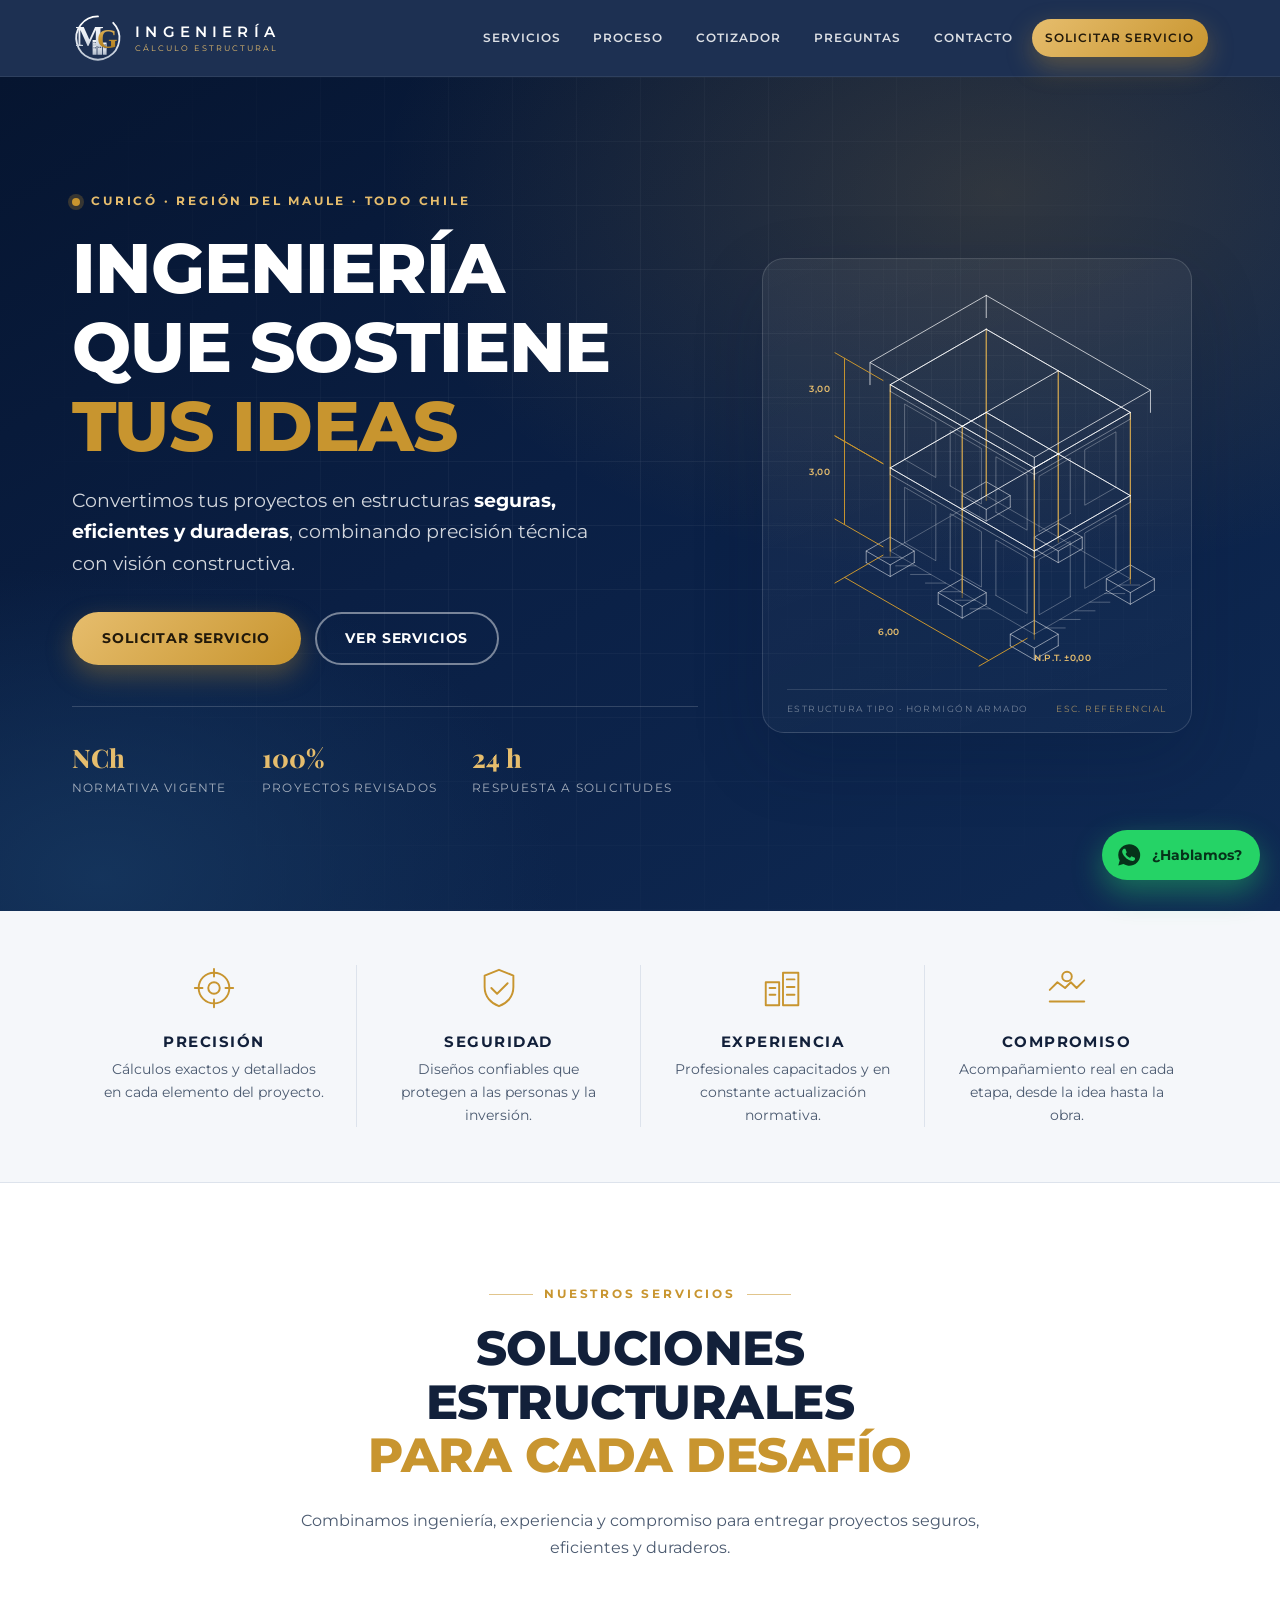
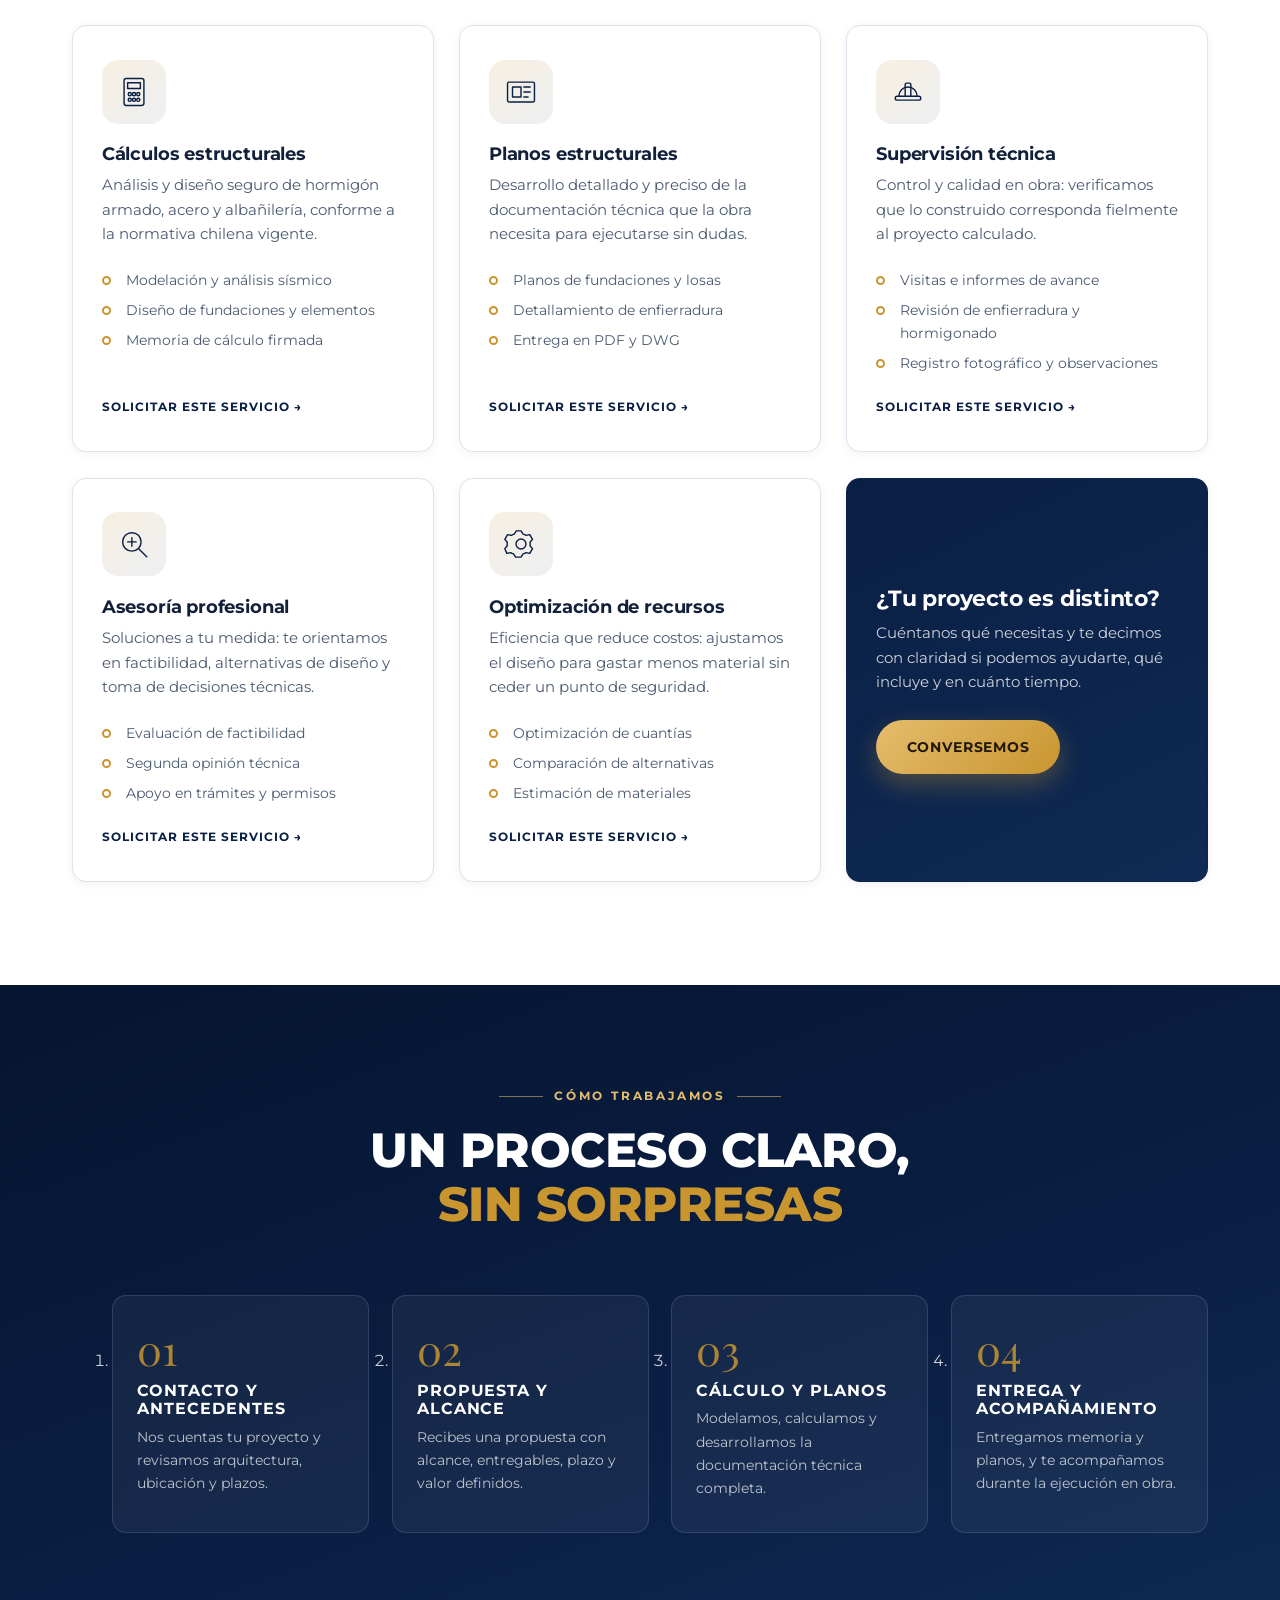
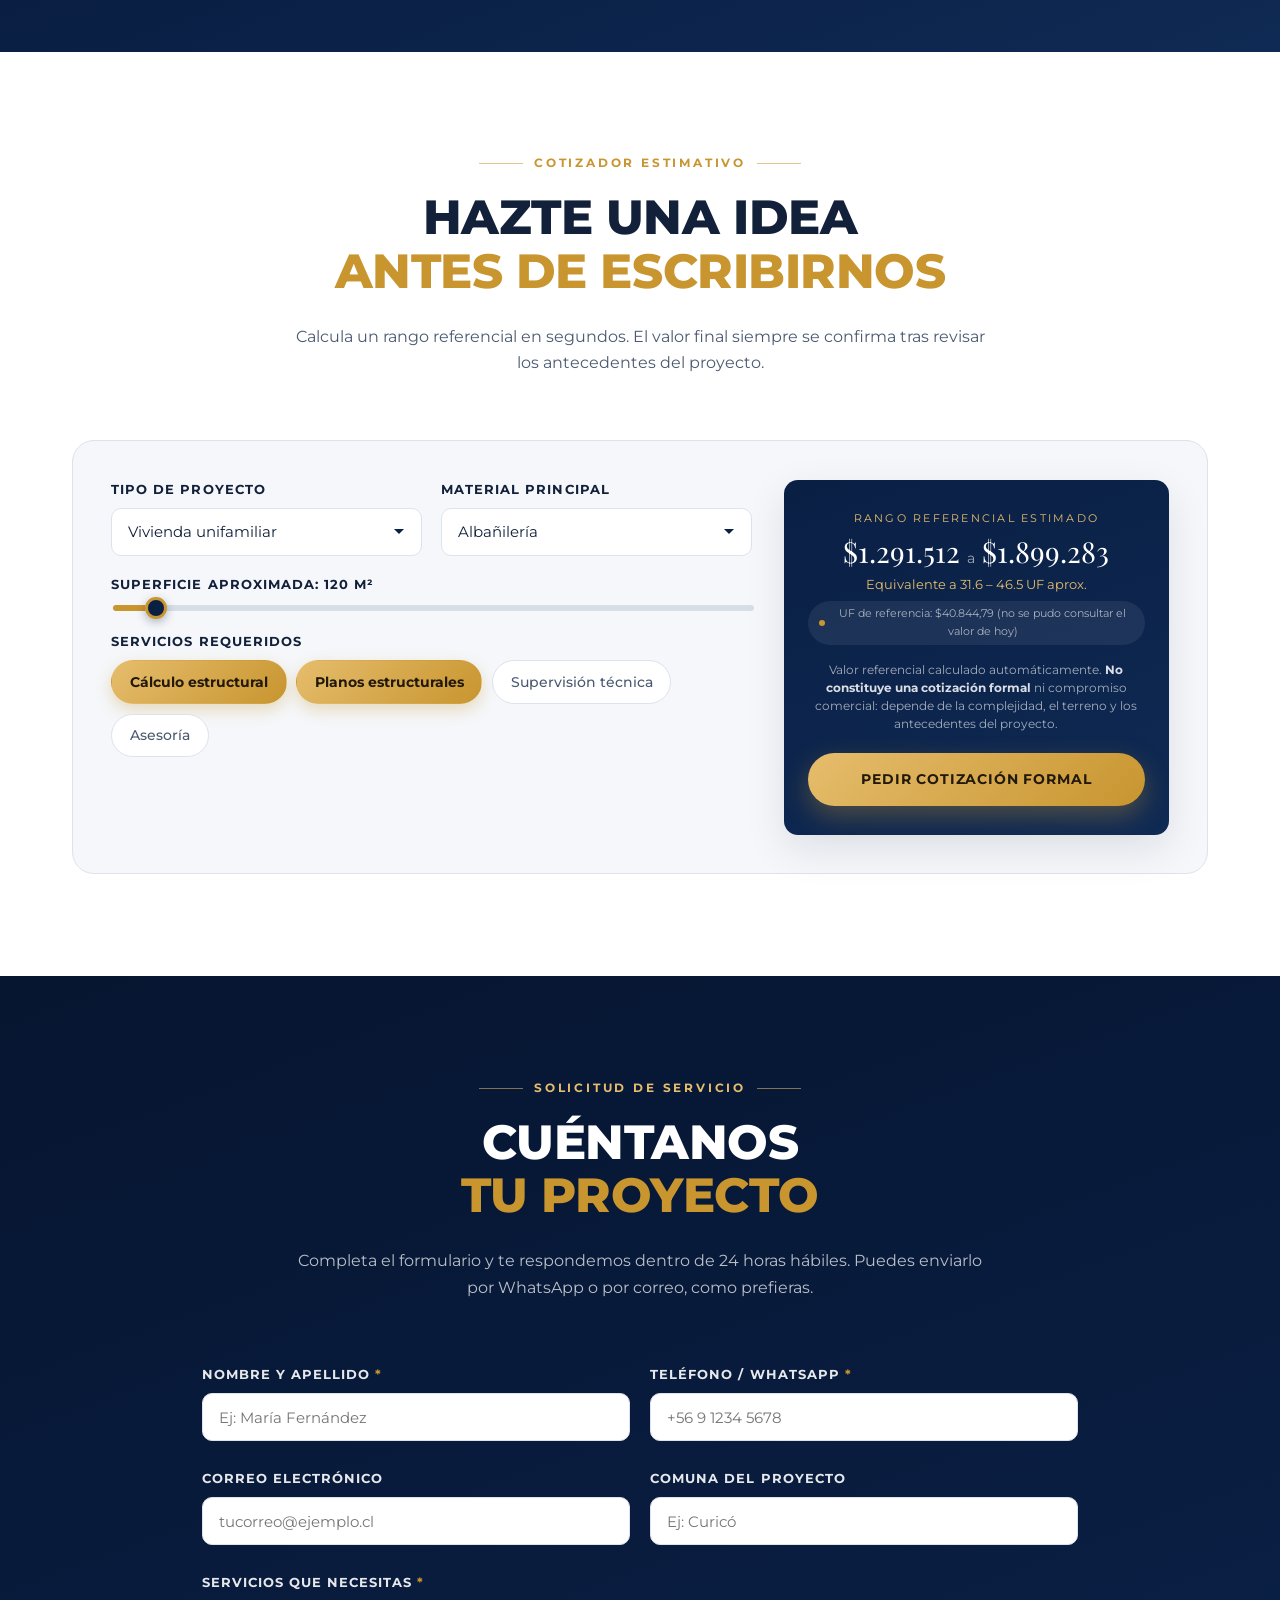
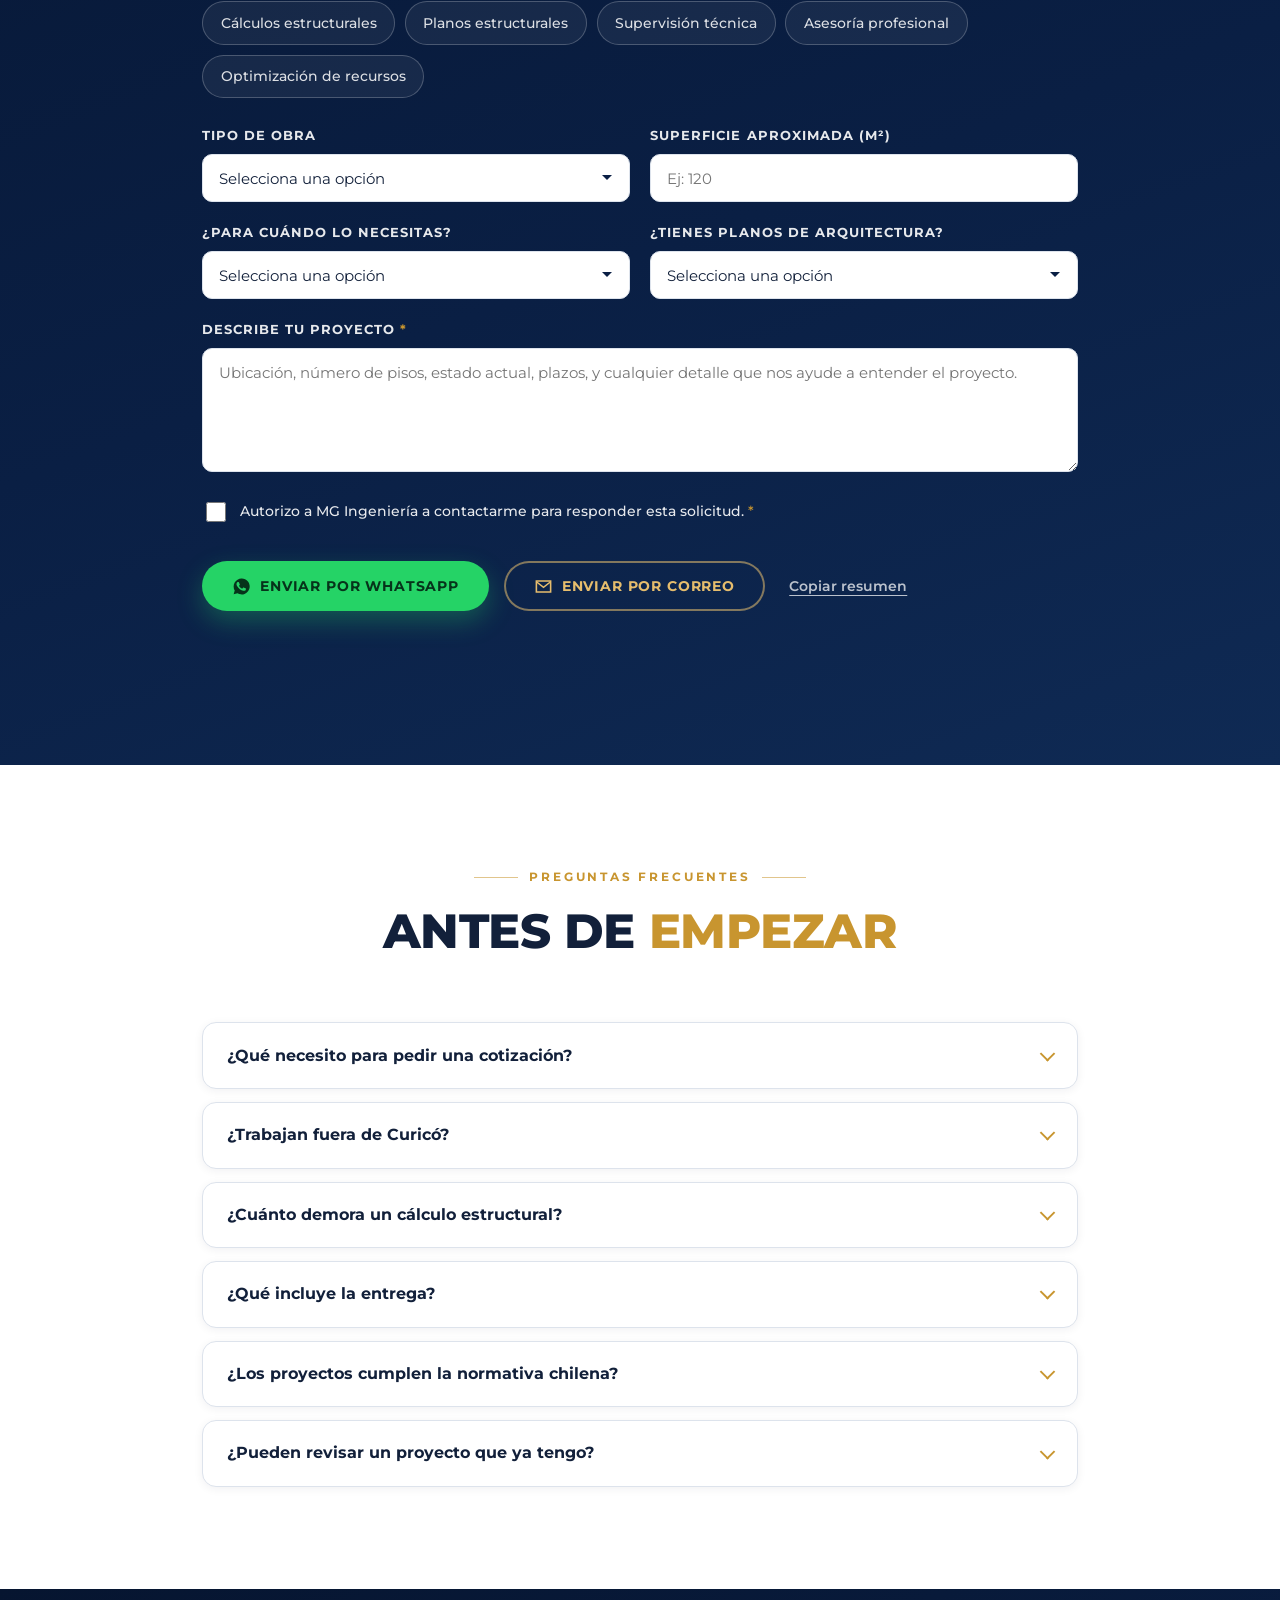
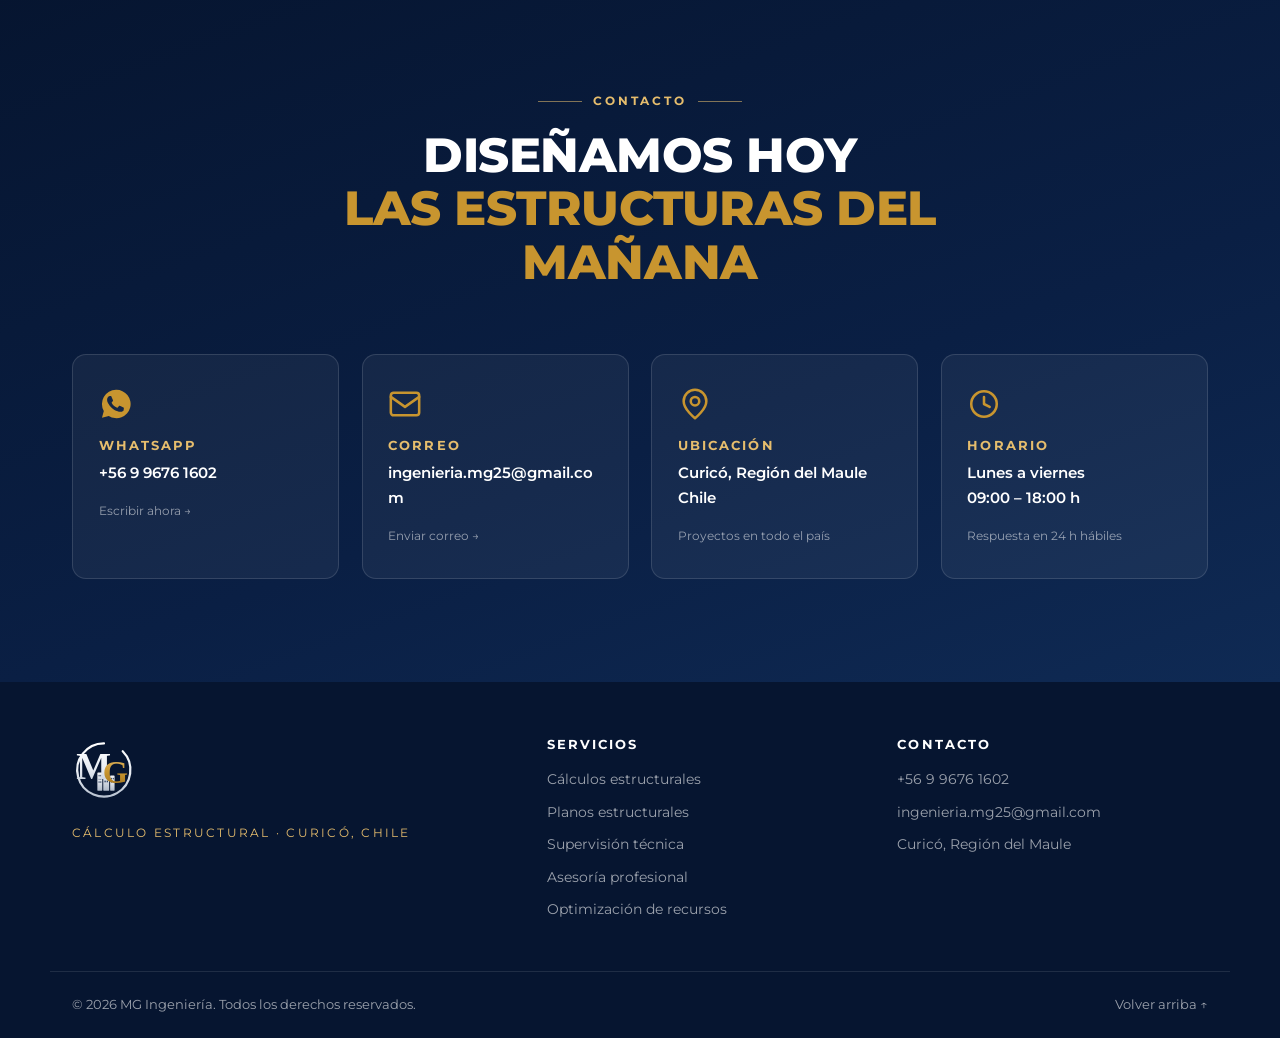
==== commit 0f1c8e94: "Sketch estructural animado en la portada y UF automática Portada: el cuadrado decorativo se reemplaz" ====
--- a/index.html
+++ b/index.html
@@ -7,7 +7,7 @@
 <meta name="description" content="MG Ingeniería — cálculo estructural, planos, supervisión técnica y asesoría profesional en Curicó, Región del Maule. Convertimos tus proyectos en estructuras seguras, eficientes y duraderas.">
 <meta name="theme-color" content="#0a1f44">
 <link rel="icon" href="assets/img/favicon.svg" type="image/svg+xml">
-<link rel="canonical" href="https://mgingenieria.cl/">
+<link rel="canonical" href="https://imboqqentt.github.io/codigos/">
 
 <!-- Open Graph / redes sociales -->
 <meta property="og:type" content="website">
@@ -15,7 +15,8 @@
 <meta property="og:site_name" content="MG Ingeniería">
 <meta property="og:title" content="MG Ingeniería | Cálculo Estructural">
 <meta property="og:description" content="Ingeniería que sostiene tus ideas. Cálculo estructural, planos, supervisión y asesoría en Curicó, Chile.">
-<meta property="og:image" content="assets/img/logo.svg">
+<meta property="og:url" content="https://imboqqentt.github.io/codigos/">
+<meta property="og:image" content="https://imboqqentt.github.io/codigos/assets/img/logo.svg">
 <meta name="twitter:card" content="summary_large_image">
 
 <link rel="preconnect" href="https://fonts.googleapis.com">
@@ -80,28 +81,131 @@
     </div>
 
     <div class="hero-art" aria-hidden="true">
-      <div class="blueprint">
-        <svg viewBox="0 0 320 320" class="frame-svg">
-          <g class="frame-lines">
-            <rect x="40" y="40" width="240" height="240"/>
-            <line x1="40" y1="100" x2="280" y2="100"/>
-            <line x1="40" y1="160" x2="280" y2="160"/>
-            <line x1="40" y1="220" x2="280" y2="220"/>
-            <line x1="100" y1="40" x2="100" y2="280"/>
-            <line x1="160" y1="40" x2="160" y2="280"/>
-            <line x1="220" y1="40" x2="220" y2="280"/>
-            <line x1="40" y1="40" x2="160" y2="160"/>
-            <line x1="280" y1="40" x2="160" y2="160"/>
-            <line x1="40" y1="280" x2="160" y2="160"/>
-            <line x1="280" y1="280" x2="160" y2="160"/>
-          </g>
-          <g class="frame-nodes">
-            <circle cx="40" cy="40" r="6"/><circle cx="160" cy="40" r="6"/><circle cx="280" cy="40" r="6"/>
-            <circle cx="40" cy="160" r="6"/><circle cx="160" cy="160" r="7"/><circle cx="280" cy="160" r="6"/>
-            <circle cx="40" cy="280" r="6"/><circle cx="160" cy="280" r="6"/><circle cx="280" cy="280" r="6"/>
-          </g>
+      <figure class="blueprint">
+        <svg class="sketch" viewBox="2 -57 370 385" preserveAspectRatio="xMidYMid meet">
+        <polygon class="sk terreno" data-p="0" points="196,150 336.3,231 242.8,285 102.5,204"/>
+        <line class="sk terreno-h" data-p="0" x1="113" y1="210.1" x2="93.4" y2="210.1"/>
+        <line class="sk terreno-h" data-p="0" x1="325.8" y1="237.1" x2="345.4" y2="237.1"/>
+        <line class="sk terreno-h" data-p="0" x1="127.5" y1="218.4" x2="107.8" y2="218.4"/>
+        <line class="sk terreno-h" data-p="0" x1="311.3" y1="245.4" x2="330.9" y2="245.4"/>
+        <line class="sk terreno-h" data-p="0" x1="142" y1="226.8" x2="122.3" y2="226.8"/>
+        <line class="sk terreno-h" data-p="0" x1="296.8" y1="253.8" x2="316.4" y2="253.8"/>
+        <line class="sk terreno-h" data-p="0" x1="156.5" y1="235.2" x2="136.8" y2="235.2"/>
+        <line class="sk terreno-h" data-p="0" x1="282.3" y1="262.2" x2="301.9" y2="262.2"/>
+        <line class="sk terreno-h" data-p="0" x1="171" y1="243.6" x2="151.3" y2="243.6"/>
+        <line class="sk terreno-h" data-p="0" x1="267.8" y1="270.6" x2="287.4" y2="270.6"/>
+        <line class="sk terreno-h" data-p="0" x1="185.5" y1="251.9" x2="165.8" y2="251.9"/>
+        <line class="sk terreno-h" data-p="0" x1="253.3" y1="278.9" x2="272.9" y2="278.9"/>
+        <line class="sk terreno-h" data-p="0" x1="200" y1="260.3" x2="180.3" y2="260.3"/>
+        <polygon class="sk zapata" data-p="1" points="196,136.5 219.4,150 196,163.5 172.6,150"/>
+        <line class="sk zapata" data-p="1" x1="219.4" y1="150" x2="219.4" y2="161.3"/>
+        <line class="sk zapata" data-p="1" x1="196" y1="163.5" x2="196" y2="174.8"/>
+        <line class="sk zapata" data-p="1" x1="172.6" y1="150" x2="172.6" y2="161.3"/>
+        <polyline class="sk zapata" data-p="1" points="219.4,161.3 196,174.8 172.6,161.3"/>
+        <polygon class="sk zapata" data-p="1" points="102.5,190.5 125.9,204 102.5,217.5 79.1,204"/>
+        <line class="sk zapata" data-p="1" x1="125.9" y1="204" x2="125.9" y2="215.3"/>
+        <line class="sk zapata" data-p="1" x1="102.5" y1="217.5" x2="102.5" y2="228.8"/>
+        <line class="sk zapata" data-p="1" x1="79.1" y1="204" x2="79.1" y2="215.3"/>
+        <polyline class="sk zapata" data-p="1" points="125.9,215.3 102.5,228.8 79.1,215.3"/>
+        <polygon class="sk zapata" data-p="1" points="266.1,177 289.5,190.5 266.1,204 242.8,190.5"/>
+        <line class="sk zapata" data-p="1" x1="289.5" y1="190.5" x2="289.5" y2="201.8"/>
+        <line class="sk zapata" data-p="1" x1="266.1" y1="204" x2="266.1" y2="215.3"/>
+        <line class="sk zapata" data-p="1" x1="242.8" y1="190.5" x2="242.8" y2="201.8"/>
+        <polyline class="sk zapata" data-p="1" points="289.5,201.8 266.1,215.3 242.8,201.8"/>
+        <polygon class="sk zapata" data-p="1" points="172.6,231 196,244.5 172.6,258 149.2,244.5"/>
+        <line class="sk zapata" data-p="1" x1="196" y1="244.5" x2="196" y2="255.8"/>
+        <line class="sk zapata" data-p="1" x1="172.6" y1="258" x2="172.6" y2="269.3"/>
+        <line class="sk zapata" data-p="1" x1="149.2" y1="244.5" x2="149.2" y2="255.8"/>
+        <polyline class="sk zapata" data-p="1" points="196,255.8 172.6,269.3 149.2,255.8"/>
+        <polygon class="sk zapata" data-p="1" points="336.3,217.5 359.7,231 336.3,244.5 312.9,231"/>
+        <line class="sk zapata" data-p="1" x1="359.7" y1="231" x2="359.7" y2="242.3"/>
+        <line class="sk zapata" data-p="1" x1="336.3" y1="244.5" x2="336.3" y2="255.8"/>
+        <line class="sk zapata" data-p="1" x1="312.9" y1="231" x2="312.9" y2="242.3"/>
+        <polyline class="sk zapata" data-p="1" points="359.7,242.3 336.3,255.8 312.9,242.3"/>
+        <polygon class="sk zapata" data-p="1" points="242.8,271.5 266.1,285 242.8,298.5 219.4,285"/>
+        <line class="sk zapata" data-p="1" x1="266.1" y1="285" x2="266.1" y2="296.3"/>
+        <line class="sk zapata" data-p="1" x1="242.8" y1="298.5" x2="242.8" y2="309.8"/>
+        <line class="sk zapata" data-p="1" x1="219.4" y1="285" x2="219.4" y2="296.3"/>
+        <polyline class="sk zapata" data-p="1" points="266.1,296.3 242.8,309.8 219.4,296.3"/>
+        <line class="sk pilar" data-p="2" x1="196" y1="150" x2="196" y2="69"/>
+        <line class="sk pilar-b" data-p="2" x1="196" y1="154.9" x2="196" y2="73.9"/>
+        <line class="sk pilar" data-p="2" x1="102.5" y1="204" x2="102.5" y2="123"/>
+        <line class="sk pilar-b" data-p="2" x1="102.5" y1="208.9" x2="102.5" y2="127.9"/>
+        <line class="sk pilar" data-p="2" x1="266.1" y1="190.5" x2="266.1" y2="109.5"/>
+        <line class="sk pilar-b" data-p="2" x1="266.1" y1="195.4" x2="266.1" y2="114.4"/>
+        <line class="sk pilar" data-p="2" x1="172.6" y1="244.5" x2="172.6" y2="163.5"/>
+        <line class="sk pilar-b" data-p="2" x1="172.6" y1="249.4" x2="172.6" y2="168.4"/>
+        <line class="sk pilar" data-p="2" x1="336.3" y1="231" x2="336.3" y2="150"/>
+        <line class="sk pilar-b" data-p="2" x1="336.3" y1="235.9" x2="336.3" y2="154.9"/>
+        <line class="sk pilar" data-p="2" x1="242.8" y1="285" x2="242.8" y2="204"/>
+        <line class="sk pilar-b" data-p="2" x1="242.8" y1="289.9" x2="242.8" y2="208.9"/>
+        <line class="sk pilar" data-p="4" x1="196" y1="69" x2="196" y2="-12"/>
+        <line class="sk pilar-b" data-p="4" x1="196" y1="73.9" x2="196" y2="-7.1"/>
+        <line class="sk pilar" data-p="4" x1="102.5" y1="123" x2="102.5" y2="42"/>
+        <line class="sk pilar-b" data-p="4" x1="102.5" y1="127.9" x2="102.5" y2="46.9"/>
+        <line class="sk pilar" data-p="4" x1="266.1" y1="109.5" x2="266.1" y2="28.5"/>
+        <line class="sk pilar-b" data-p="4" x1="266.1" y1="114.4" x2="266.1" y2="33.4"/>
+        <line class="sk pilar" data-p="4" x1="172.6" y1="163.5" x2="172.6" y2="82.5"/>
+        <line class="sk pilar-b" data-p="4" x1="172.6" y1="168.4" x2="172.6" y2="87.4"/>
+        <line class="sk pilar" data-p="4" x1="336.3" y1="150" x2="336.3" y2="69"/>
+        <line class="sk pilar-b" data-p="4" x1="336.3" y1="154.9" x2="336.3" y2="73.9"/>
+        <line class="sk pilar" data-p="4" x1="242.8" y1="204" x2="242.8" y2="123"/>
+        <line class="sk pilar-b" data-p="4" x1="242.8" y1="208.9" x2="242.8" y2="127.9"/>
+        <line class="sk viga" data-p="3" x1="196" y1="69" x2="336.3" y2="150"/>
+        <line class="sk viga" data-p="3" x1="102.5" y1="123" x2="242.8" y2="204"/>
+        <line class="sk viga" data-p="3" x1="196" y1="69" x2="102.5" y2="123"/>
+        <line class="sk viga" data-p="3" x1="266.1" y1="109.5" x2="172.6" y2="163.5"/>
+        <line class="sk viga" data-p="3" x1="336.3" y1="150" x2="242.8" y2="204"/>
+        <polygon class="sk losa" data-p="3" points="196,69 336.3,150 242.8,204 102.5,123"/>
+        <polyline class="sk losa-canto" data-p="3" points="336.3,156.5 242.8,210.5 102.5,129.5"/>
+        <line class="sk losa-canto" data-p="3" x1="336.3" y1="150" x2="336.3" y2="156.5"/>
+        <line class="sk losa-canto" data-p="3" x1="242.8" y1="204" x2="242.8" y2="210.5"/>
+        <line class="sk losa-canto" data-p="3" x1="102.5" y1="123" x2="102.5" y2="129.5"/>
+        <line class="sk viga" data-p="5" x1="196" y1="-12" x2="336.3" y2="69"/>
+        <line class="sk viga" data-p="5" x1="102.5" y1="42" x2="242.8" y2="123"/>
+        <line class="sk viga" data-p="5" x1="196" y1="-12" x2="102.5" y2="42"/>
+        <line class="sk viga" data-p="5" x1="266.1" y1="28.5" x2="172.6" y2="82.5"/>
+        <line class="sk viga" data-p="5" x1="336.3" y1="69" x2="242.8" y2="123"/>
+        <polygon class="sk losa" data-p="5" points="196,-12 336.3,69 242.8,123 102.5,42"/>
+        <polyline class="sk losa-canto" data-p="5" points="336.3,75.5 242.8,129.5 102.5,48.5"/>
+        <line class="sk losa-canto" data-p="5" x1="336.3" y1="69" x2="336.3" y2="75.5"/>
+        <line class="sk losa-canto" data-p="5" x1="242.8" y1="123" x2="242.8" y2="129.5"/>
+        <line class="sk losa-canto" data-p="5" x1="102.5" y1="42" x2="102.5" y2="48.5"/>
+        <polygon class="sk cubierta" data-p="6" points="196,-44.9 355.9,47.4 242.8,112.7 82.8,20.4"/>
+        <line class="sk cubierta" data-p="6" x1="196" y1="-23.3" x2="196" y2="-44.9"/>
+        <line class="sk cubierta" data-p="6" x1="355.9" y1="69" x2="355.9" y2="47.4"/>
+        <line class="sk cubierta" data-p="6" x1="242.8" y1="134.3" x2="242.8" y2="112.7"/>
+        <line class="sk cubierta" data-p="6" x1="82.8" y1="42" x2="82.8" y2="20.4"/>
+        <polygon class="sk vano" data-p="7" points="116.5,195.9 146.9,213.4 146.9,159.4 116.5,141.9"/>
+        <polygon class="sk vano" data-p="7" points="160.9,221.6 191.3,239.1 191.3,185.1 160.9,167.6"/>
+        <polygon class="sk vano" data-p="7" points="205.4,247.2 235.8,264.7 235.8,210.7 205.4,193.2"/>
+        <polygon class="sk vano" data-p="7" points="322.3,222.9 291.9,240.4 291.9,186.4 322.3,168.9"/>
+        <polygon class="sk vano" data-p="7" points="277.8,248.6 247.4,266.1 247.4,212.1 277.8,194.6"/>
+        <polygon class="sk vano" data-p="7" points="116.5,114.9 146.9,132.4 146.9,78.4 116.5,60.9"/>
+        <polygon class="sk vano" data-p="7" points="160.9,140.6 191.3,158.1 191.3,104.1 160.9,86.6"/>
+        <polygon class="sk vano" data-p="7" points="205.4,166.2 235.8,183.7 235.8,129.7 205.4,112.2"/>
+        <polygon class="sk vano" data-p="7" points="322.3,141.9 291.9,159.4 291.9,105.4 322.3,87.9"/>
+        <polygon class="sk vano" data-p="7" points="277.8,167.6 247.4,185.1 247.4,131.1 277.8,113.6"/>
+        <line class="sk cota" data-p="8" x1="58" y1="229.6" x2="198.3" y2="310.6"/>
+        <line class="sk cota-aux" data-p="8" x1="95.5" y1="208" x2="48.7" y2="235.1"/>
+        <line class="sk cota-aux" data-p="8" x1="235.8" y1="289" x2="189" y2="316"/>
+        <line class="sk cota" data-p="8" x1="58" y1="178.3" x2="58" y2="97.3"/>
+        <line class="sk cota-aux" data-p="8" x1="95.5" y1="199.9" x2="48.7" y2="172.9"/>
+        <line class="sk cota-aux" data-p="8" x1="95.5" y1="118.9" x2="48.7" y2="91.9"/>
+        <line class="sk cota" data-p="8" x1="58" y1="97.3" x2="58" y2="16.3"/>
+        <line class="sk cota-aux" data-p="8" x1="95.5" y1="118.9" x2="48.7" y2="91.9"/>
+        <line class="sk cota-aux" data-p="8" x1="95.5" y1="37.9" x2="48.7" y2="10.9"/>
+        <text class="sk-txt" data-p="8" x="101.3" y="285.7" text-anchor="middle">6,00</text>
+        <text class="sk-txt" data-p="8" x="44" y="129.8" text-anchor="end">3,00</text>
+        <text class="sk-txt" data-p="8" x="44" y="48.8" text-anchor="end">3,00</text>
+        <text class="sk-txt sk-nivel" data-p="8" x="242.8" y="310.6" text-anchor="start">N.P.T. ±0,00</text>
         </svg>
-      </div>
+        <figcaption class="blueprint-pie">
+          <span class="bp-rot">Estructura tipo · hormigón armado</span>
+          <span class="bp-esc">esc. referencial</span>
+        </figcaption>
+      </figure>
+    </div>
     </div>
   </div>
 </section>
@@ -284,6 +388,7 @@
         <p class="quoter-label">Rango referencial estimado</p>
         <p class="quoter-value"><span id="q-min">—</span> <span class="sep">a</span> <span id="q-max">—</span></p>
         <p class="quoter-uf" id="q-uf"></p>
+        <p class="quoter-fuente" id="q-fuente">Consultando el valor de la UF…</p>
         <p class="quoter-note">Valor referencial calculado automáticamente. <strong>No constituye una cotización formal</strong> ni compromiso comercial: depende de la complejidad, el terreno y los antecedentes del proyecto.</p>
         <a class="btn btn-gold btn-block" href="#solicitud" id="q-send">Pedir cotización formal</a>
       </div>
--- a/assets/css/styles.css
+++ b/assets/css/styles.css
@@ -151,22 +151,48 @@
 .hero-stats span{font-size:.76rem;letter-spacing:.1em;text-transform:uppercase;color:rgba(255,255,255,.62)}
 
 .hero-art{display:flex;justify-content:center}
+
+/* Lámina: el sketch estructural se dibuja sobre papel cuadriculado */
 .blueprint{
-  position:relative;width:min(100%,420px);aspect-ratio:1;border-radius:var(--radius-lg);
-  background:rgba(255,255,255,.04);border:1px solid rgba(255,255,255,.14);
-  box-shadow:var(--shadow-lg);display:grid;place-items:center;padding:1.6rem;
-  animation:float 7s ease-in-out infinite;
-}
-@keyframes float{0%,100%{transform:translateY(-8px)}50%{transform:translateY(8px)}}
-.frame-svg{width:100%;height:auto}
-.frame-lines line,.frame-lines rect{
-  fill:none;stroke:rgba(255,255,255,.4);stroke-width:1.5;
-  stroke-dasharray:900;stroke-dashoffset:900;animation:draw 3.2s ease forwards;
-}
-.frame-lines line:nth-child(n+8){stroke:rgba(230,189,109,.75);animation-delay:.6s}
-@keyframes draw{to{stroke-dashoffset:0}}
-.frame-nodes circle{fill:var(--gold);opacity:0;animation:pop .5s ease forwards 2.4s}
-@keyframes pop{to{opacity:1}}
+  position:relative;margin:0;width:min(100%,430px);
+  display:flex;flex-direction:column;gap:.7rem;
+  padding:1.5rem 1.5rem 1rem;border-radius:var(--radius-lg);
+  background:linear-gradient(158deg,rgba(255,255,255,.055),rgba(255,255,255,.015));
+  border:1px solid rgba(255,255,255,.14);box-shadow:var(--shadow-lg);
+  animation:float 9s ease-in-out infinite;
+}
+@keyframes float{0%,100%{transform:translateY(-7px)}50%{transform:translateY(7px)}}
+.blueprint::before{
+  content:"";position:absolute;inset:0;border-radius:inherit;pointer-events:none;
+  background-image:linear-gradient(rgba(255,255,255,.055) 1px,transparent 1px),
+                   linear-gradient(90deg,rgba(255,255,255,.055) 1px,transparent 1px);
+  background-size:24px 24px;
+  -webkit-mask-image:radial-gradient(circle at 50% 42%,#000,transparent 82%);
+          mask-image:radial-gradient(circle at 50% 42%,#000,transparent 82%);
+}
+.sketch{position:relative;display:block;width:100%;height:auto}
+.blueprint-pie{
+  position:relative;display:flex;justify-content:space-between;gap:1rem;
+  padding-top:.65rem;border-top:1px solid rgba(255,255,255,.12);
+  font-size:.58rem;letter-spacing:.16em;text-transform:uppercase;color:rgba(255,255,255,.42);
+}
+.bp-esc{color:rgba(230,189,109,.65)}
+
+/* Trazos del sketch, por elemento estructural */
+.sk{fill:none;stroke-width:1;stroke-linecap:round;stroke-linejoin:round;
+  vector-effect:non-scaling-stroke}
+.terreno,.terreno-h{stroke:rgba(255,255,255,.26)}
+.zapata{stroke:rgba(255,255,255,.5)}
+.pilar{stroke:var(--gold-300)}
+.pilar-b{stroke:var(--gold);opacity:.55}
+.viga{stroke:rgba(255,255,255,.8)}
+.losa{stroke:rgba(255,255,255,.55)}
+.losa-canto{stroke:rgba(255,255,255,.36)}
+.cubierta{stroke:rgba(255,255,255,.7)}
+.vano{stroke:rgba(255,255,255,.28)}
+.cota,.cota-aux{stroke:var(--gold)}
+.sk-txt{fill:var(--gold-300);stroke:none;font-family:var(--sans);
+  font-size:8.5px;font-weight:600;letter-spacing:.4px}
 
 /* ───────── Valores ───────── */
 .values{background:var(--bg-soft);border-bottom:1px solid var(--line)}
@@ -251,15 +277,27 @@
   background:var(--bg-soft);border:1px solid var(--line);border-radius:var(--radius-lg);
   padding:clamp(1.6rem,3vw,2.4rem);
 }
-.quoter-fields{display:grid;grid-template-columns:1fr 1fr;gap:1.2rem}
+/* min-width:0 deja que la grilla se encoja: sin esto, el ancho natural
+   de los <select> arrastra el bloque y la página se desplaza de lado. */
+.quoter-fields{display:grid;grid-template-columns:1fr 1fr;gap:1.2rem;min-width:0}
 .quoter-result{
   background:linear-gradient(160deg,var(--navy-800),var(--navy-700));color:#fff;
   border-radius:var(--radius);padding:1.8rem 1.5rem;text-align:center;box-shadow:var(--shadow);
+  min-width:0;
 }
 .quoter-label{font-size:.7rem;letter-spacing:.2em;text-transform:uppercase;color:var(--gold-300);margin-bottom:.4rem}
 .quoter-value{font-family:var(--serif);font-size:clamp(1.35rem,3vw,1.8rem);color:#fff;margin:0 0 .2rem;line-height:1.3}
 .quoter-value .sep{font-size:.85rem;color:rgba(255,255,255,.6);font-family:var(--sans)}
-.quoter-uf{font-size:.82rem;color:var(--gold-300);margin-bottom:1rem}
+.quoter-uf{font-size:.82rem;color:var(--gold-300);margin-bottom:.35rem}
+.quoter-fuente{
+  display:inline-flex;align-items:center;gap:.4rem;margin:0 auto 1rem;
+  padding:.25rem .7rem;border-radius:999px;background:rgba(255,255,255,.07);
+  font-size:.68rem;color:rgba(255,255,255,.62);
+}
+.quoter-fuente::before{
+  content:"";width:6px;height:6px;border-radius:50%;background:var(--gold);flex:none;
+}
+.quoter-fuente.en-vivo::before{background:#4ade80;box-shadow:0 0 0 3px rgba(74,222,128,.2)}
 .quoter-note{font-size:.73rem;line-height:1.55;color:rgba(255,255,255,.62);margin-bottom:1.2rem}
 .quoter-note strong{color:rgba(255,255,255,.85)}
 
@@ -403,7 +441,9 @@
   .quoter{grid-template-columns:1fr}
   .footer-inner{grid-template-columns:1fr 1fr}
 }
-@media (max-width:760px){
+/* El menú horizontal deja de caber junto al logo bastante antes de los
+   760px, así que el desplegable entra ya en tablet. */
+@media (max-width:1080px){
   html{scroll-padding-top:72px}
   .nav-toggle{display:flex}
   .nav{
@@ -415,6 +455,8 @@
   .nav ul{flex-direction:column;align-items:stretch;gap:0;padding:.8rem 22px 1.4rem}
   .nav a{padding:.95rem .4rem;font-size:.85rem;border-bottom:1px solid rgba(255,255,255,.07)}
   .nav a.btn{margin-top:.9rem;justify-content:center;border-bottom:0}
+}
+@media (max-width:760px){
   .cards,.steps,.contact-grid,.form-grid,.quoter-fields{grid-template-columns:1fr}
   .field-wide{grid-column:auto}
   .footer-inner{grid-template-columns:1fr;gap:2rem}
@@ -423,6 +465,10 @@
   .wa-float{padding:14px;border-radius:50%}
   .hero-stats{gap:1.4rem}
 }
+@media (max-width:430px){
+  .values-grid{grid-template-columns:1fr;gap:2.2rem 0}
+  .value{padding-inline:.5rem}
+}
 
 @media (prefers-reduced-motion:reduce){
   *,*::before,*::after{animation-duration:.001ms!important;animation-iteration-count:1!important;
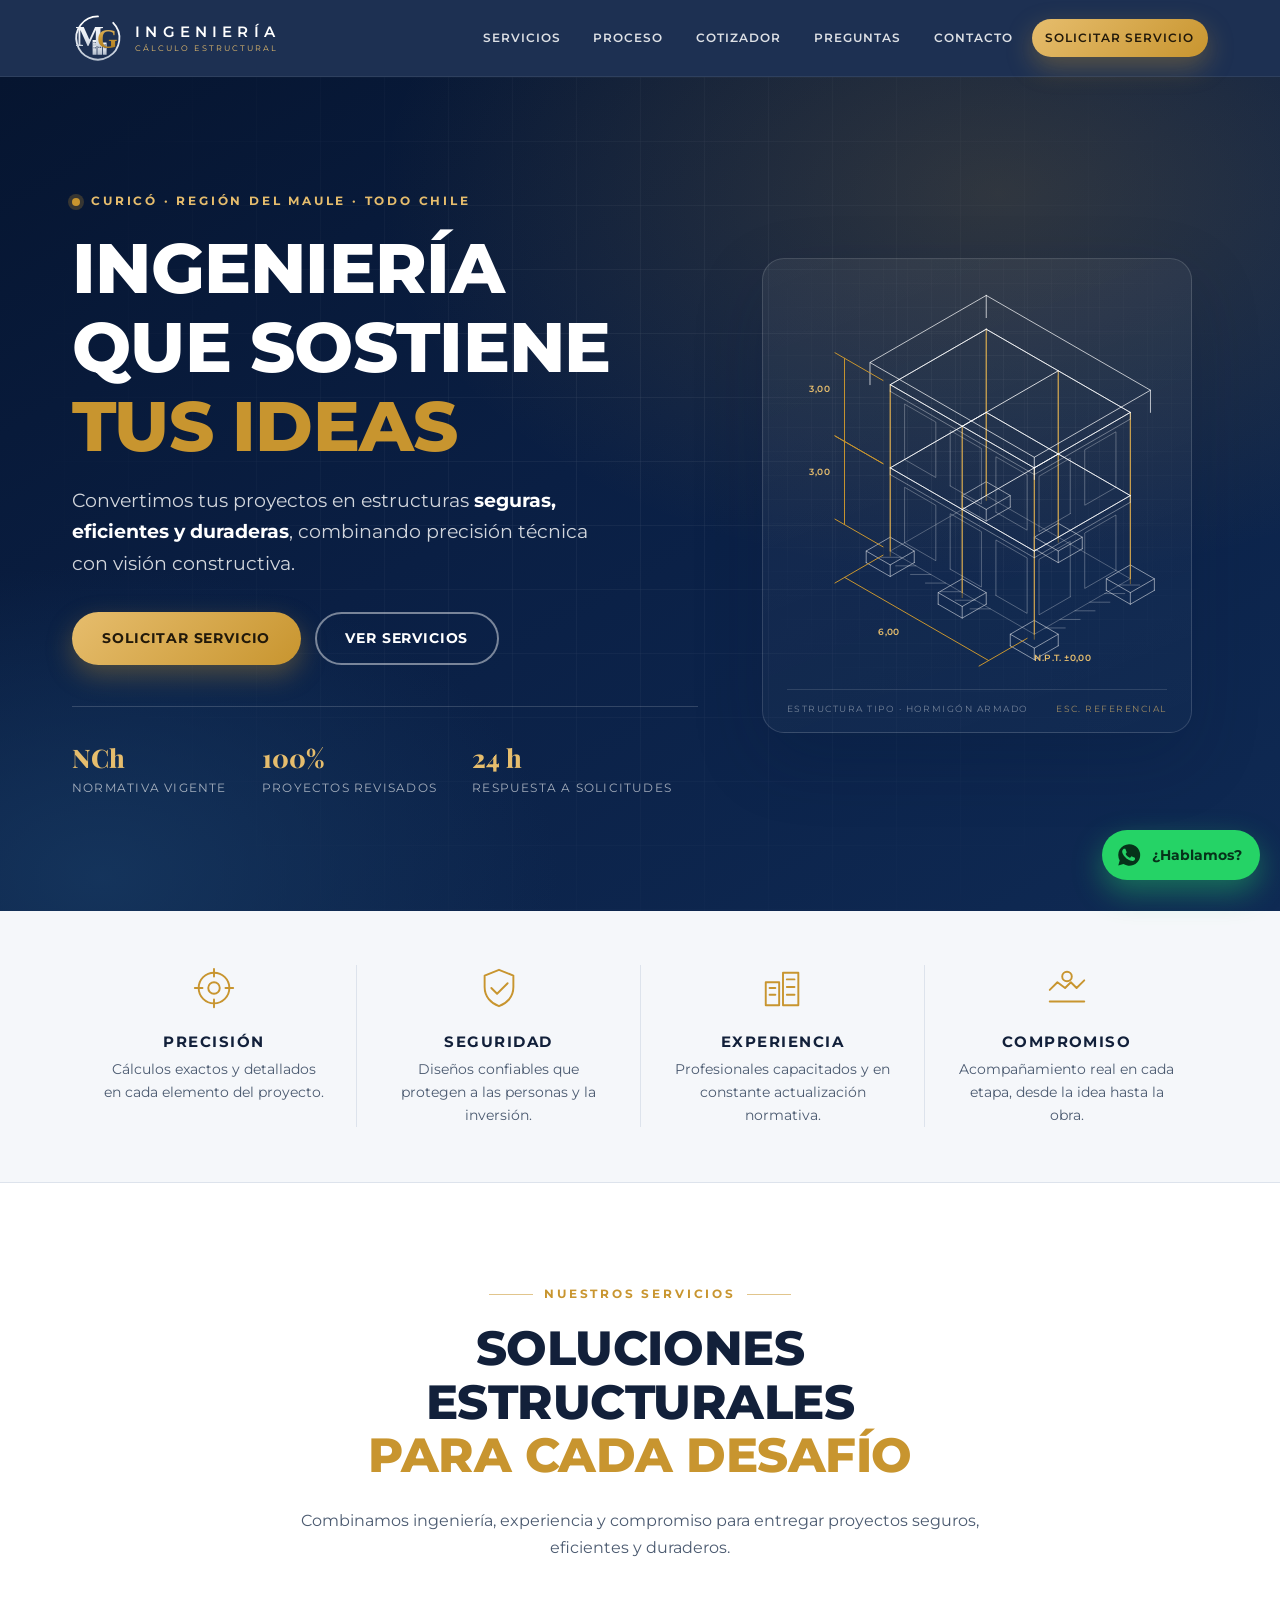
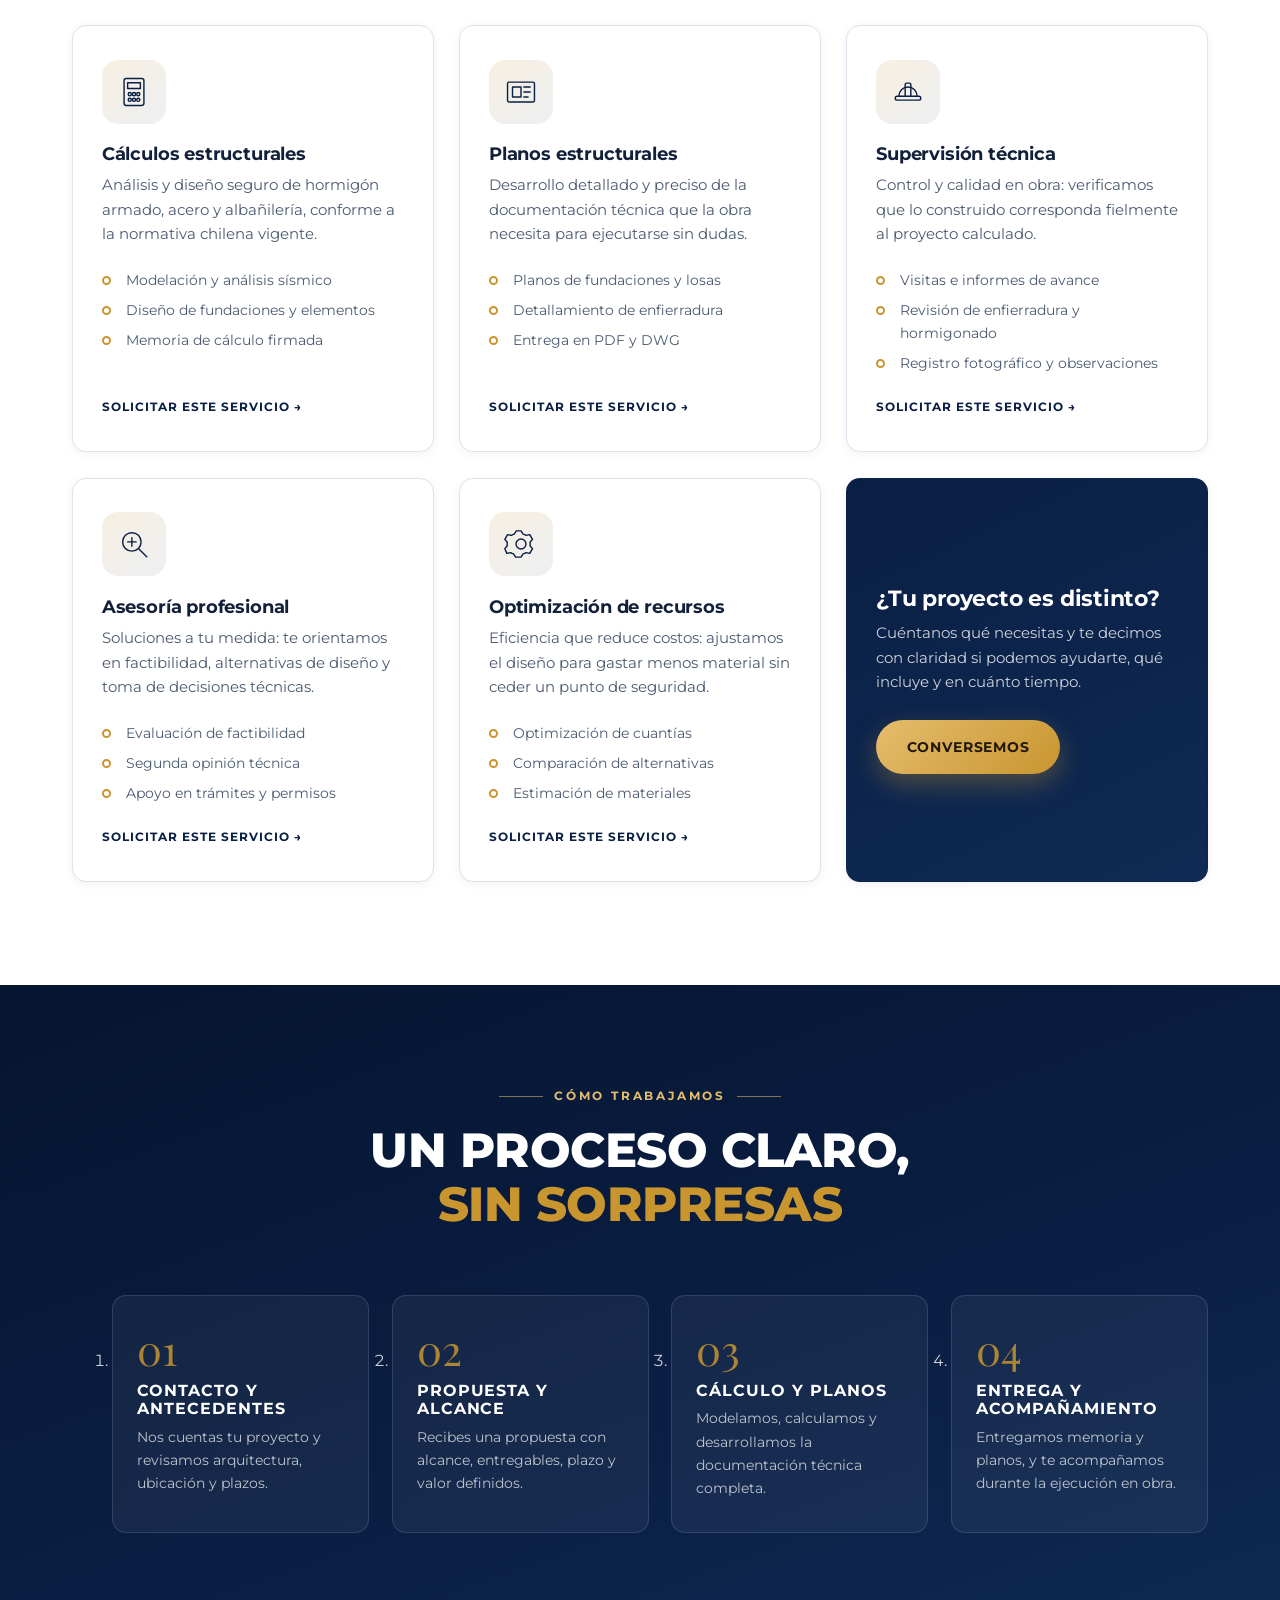
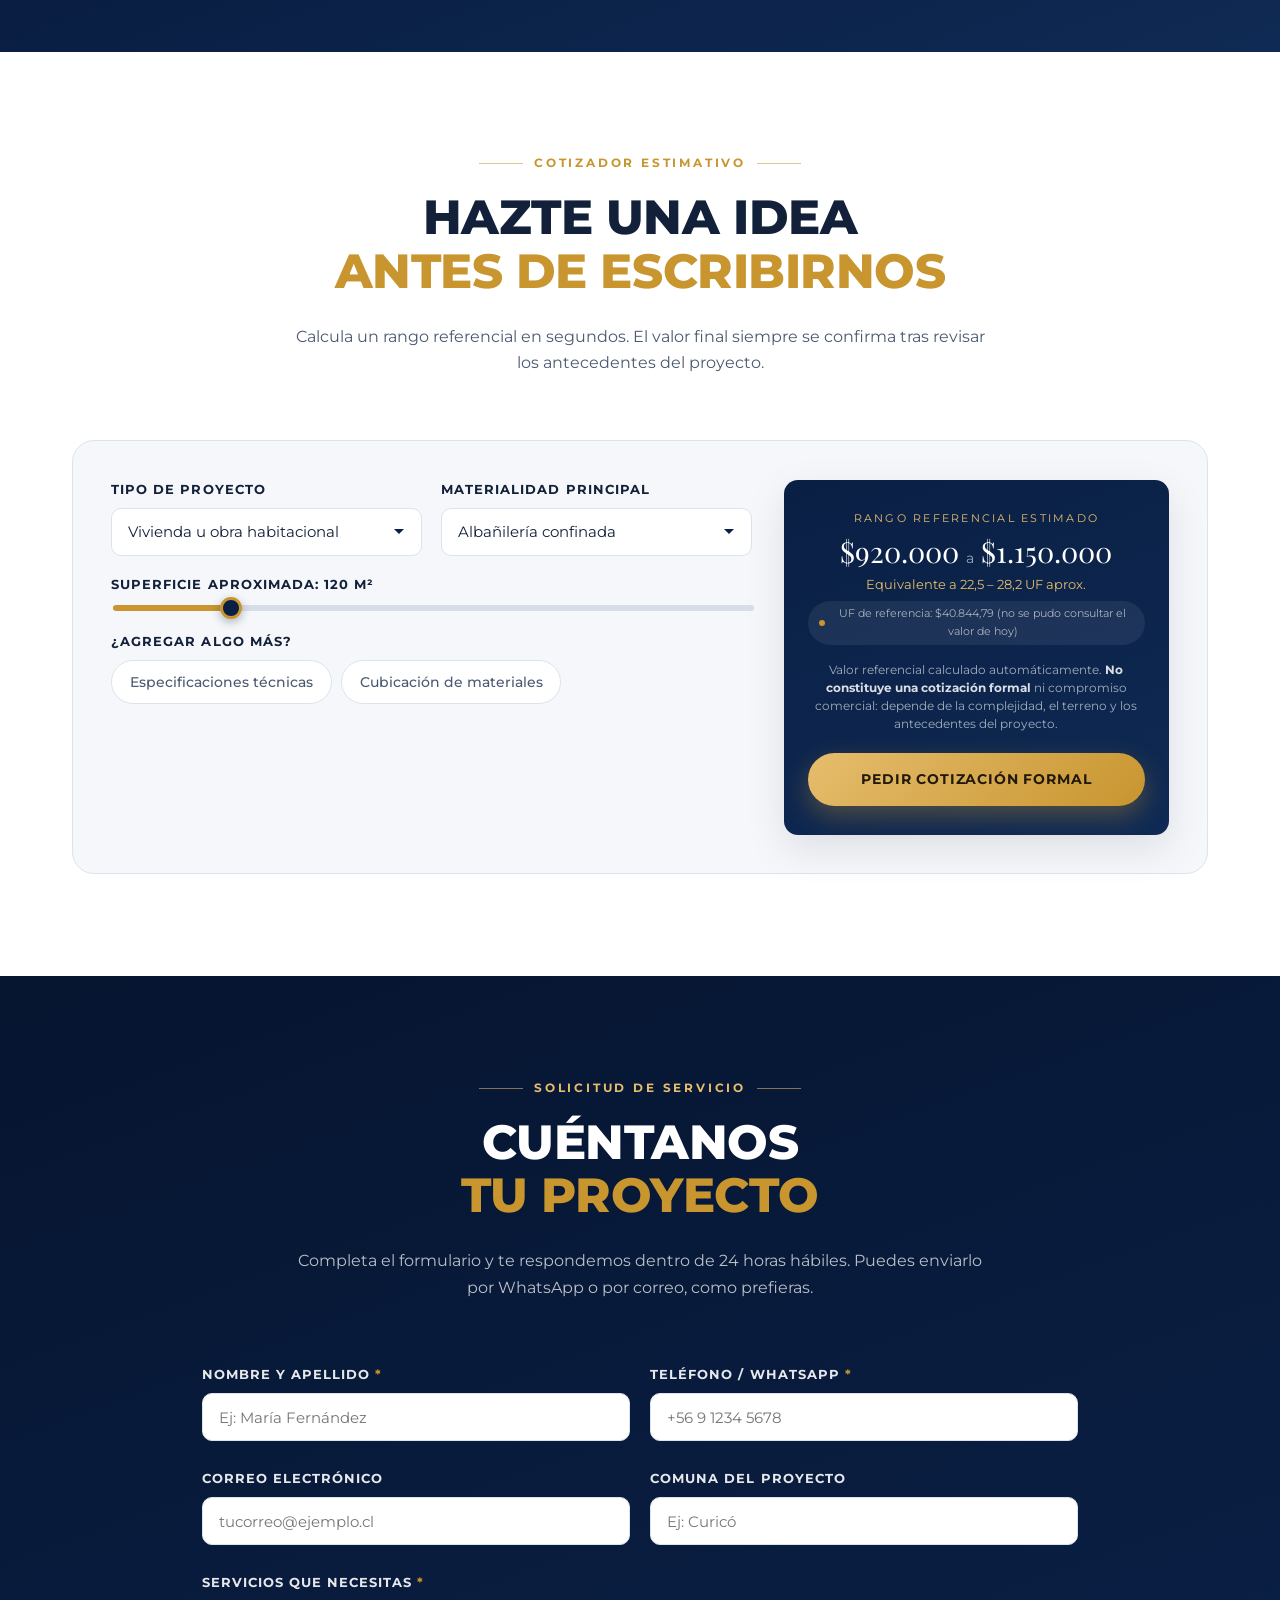
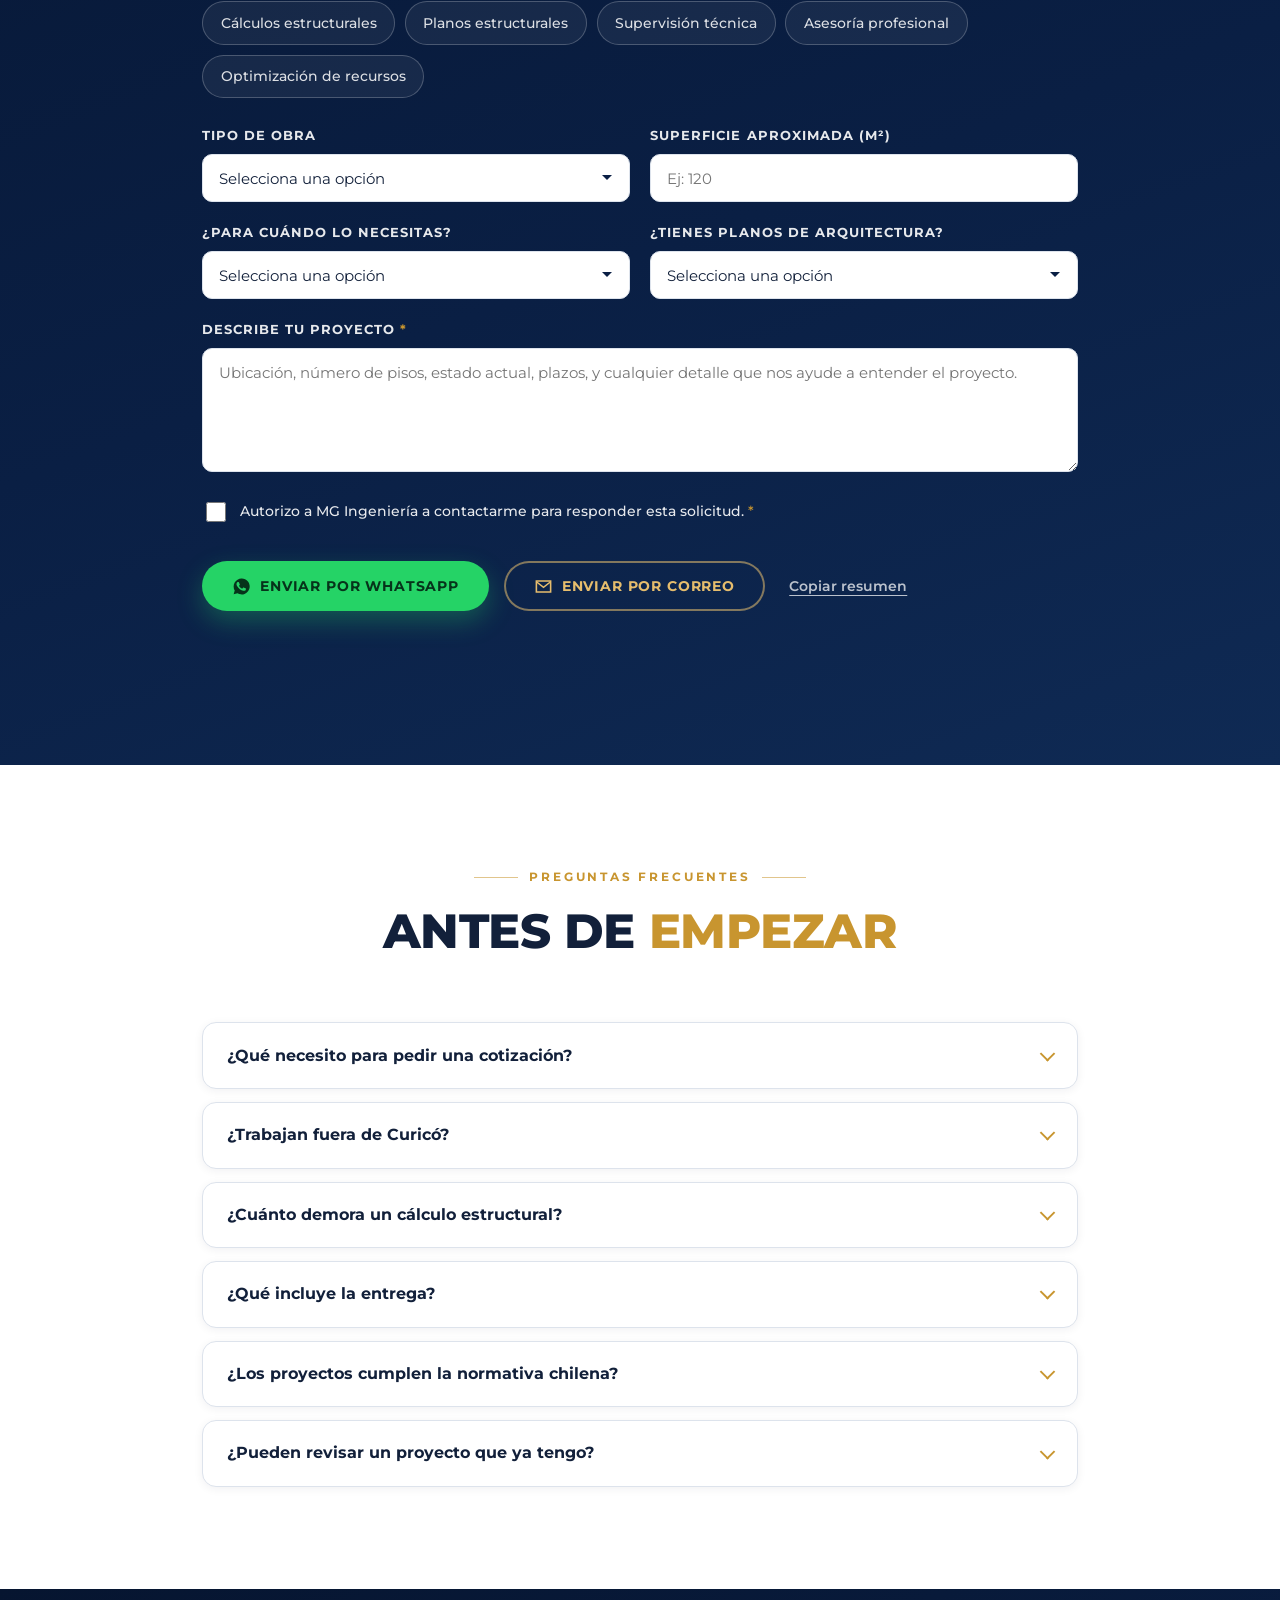
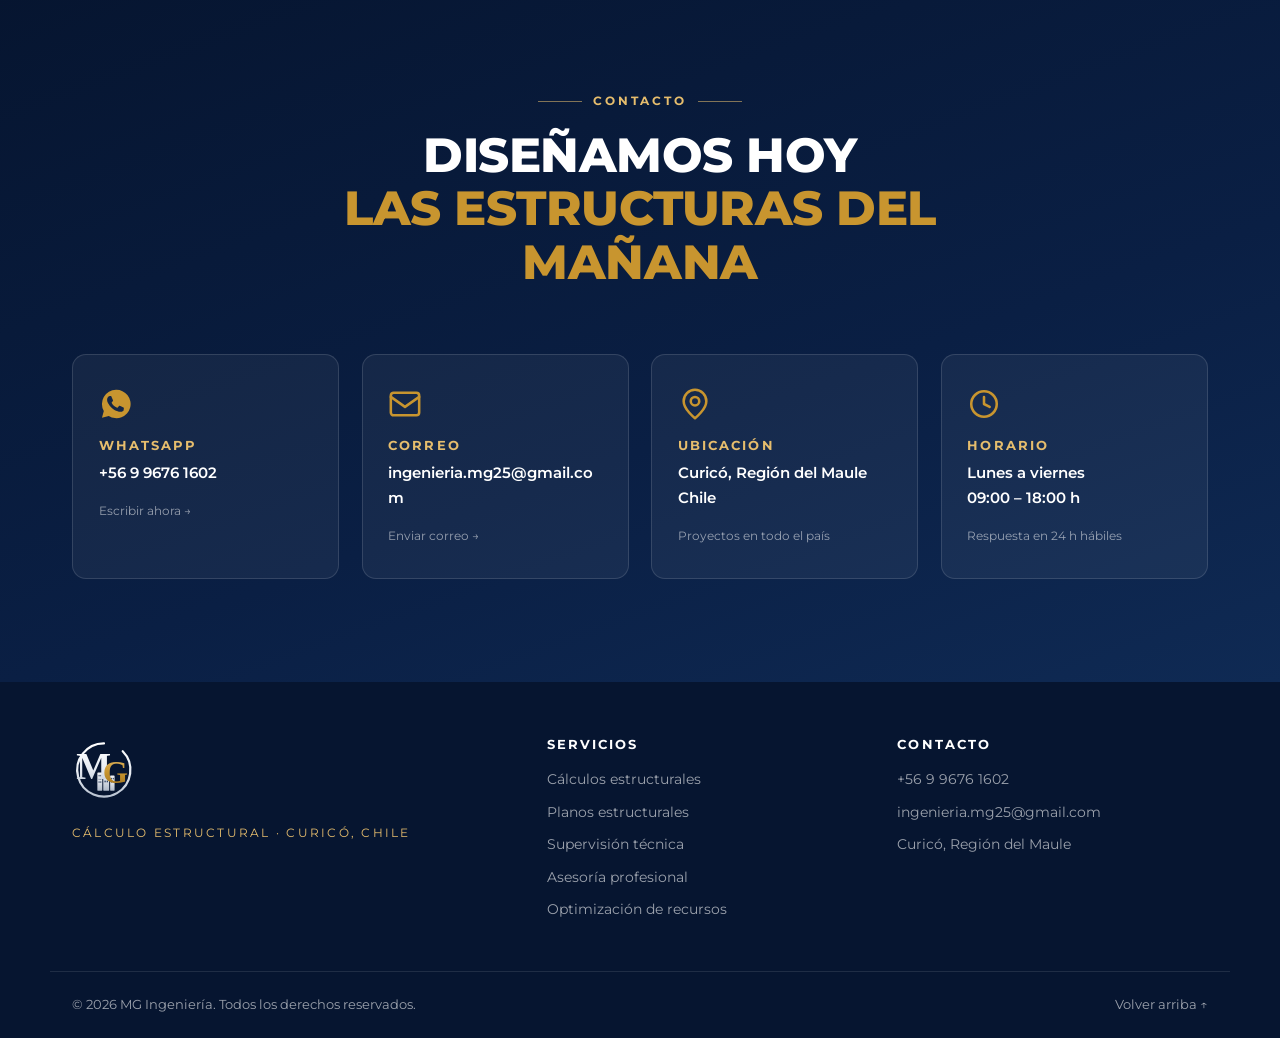
==== commit 33327ffb: "Cotizador con las tarifas reales de proyectos habitacionales El cálculo pasa de una fórmula inventad" ====
--- a/index.html
+++ b/index.html
@@ -352,34 +352,31 @@
         <div class="field">
           <label for="q-tipo">Tipo de proyecto</label>
           <select id="q-tipo">
-            <option value="vivienda">Vivienda unifamiliar</option>
-            <option value="ampliacion">Ampliación o remodelación</option>
-            <option value="edificio">Edificio / multifamiliar</option>
-            <option value="industrial">Nave industrial / bodega</option>
-            <option value="otro">Otro tipo de obra</option>
+            <option value="habitacional">Vivienda u obra habitacional</option>
+            <option value="ampliacion">Ampliación de vivienda</option>
           </select>
         </div>
         <div class="field">
-          <label for="q-material">Material principal</label>
+          <label for="q-material">Materialidad principal</label>
           <select id="q-material">
-            <option value="albanileria">Albañilería</option>
+            <option value="albanileria">Albañilería confinada</option>
+            <option value="piedra">Muros de piedra</option>
             <option value="hormigon">Hormigón armado</option>
             <option value="acero">Estructura de acero</option>
-            <option value="madera">Madera</option>
+            <option value="metalcon">Metalcon</option>
+            <option value="sip">Paneles SIP</option>
             <option value="mixto">Mixto</option>
           </select>
         </div>
         <div class="field field-wide">
           <label for="q-m2">Superficie aproximada: <output id="q-m2-out">120</output> m²</label>
-          <input type="range" id="q-m2" min="20" max="2000" step="10" value="120">
+          <input type="range" id="q-m2" min="20" max="600" step="5" value="120">
         </div>
         <div class="field field-wide">
-          <span class="label">Servicios requeridos</span>
+          <span class="label">¿Agregar algo más?</span>
           <div class="chips">
-            <label class="chip"><input type="checkbox" value="Cálculo estructural" data-f="1" checked><span>Cálculo estructural</span></label>
-            <label class="chip"><input type="checkbox" value="Planos estructurales" data-f="0.55" checked><span>Planos estructurales</span></label>
-            <label class="chip"><input type="checkbox" value="Supervisión técnica" data-f="0.45"><span>Supervisión técnica</span></label>
-            <label class="chip"><input type="checkbox" value="Asesoría profesional" data-f="0.2"><span>Asesoría</span></label>
+            <label class="chip"><input type="checkbox" id="q-eett" value="Especificaciones técnicas"><span>Especificaciones técnicas</span></label>
+            <label class="chip"><input type="checkbox" id="q-cub" value="Cubicación de materiales"><span>Cubicación de materiales</span></label>
           </div>
         </div>
       </div>
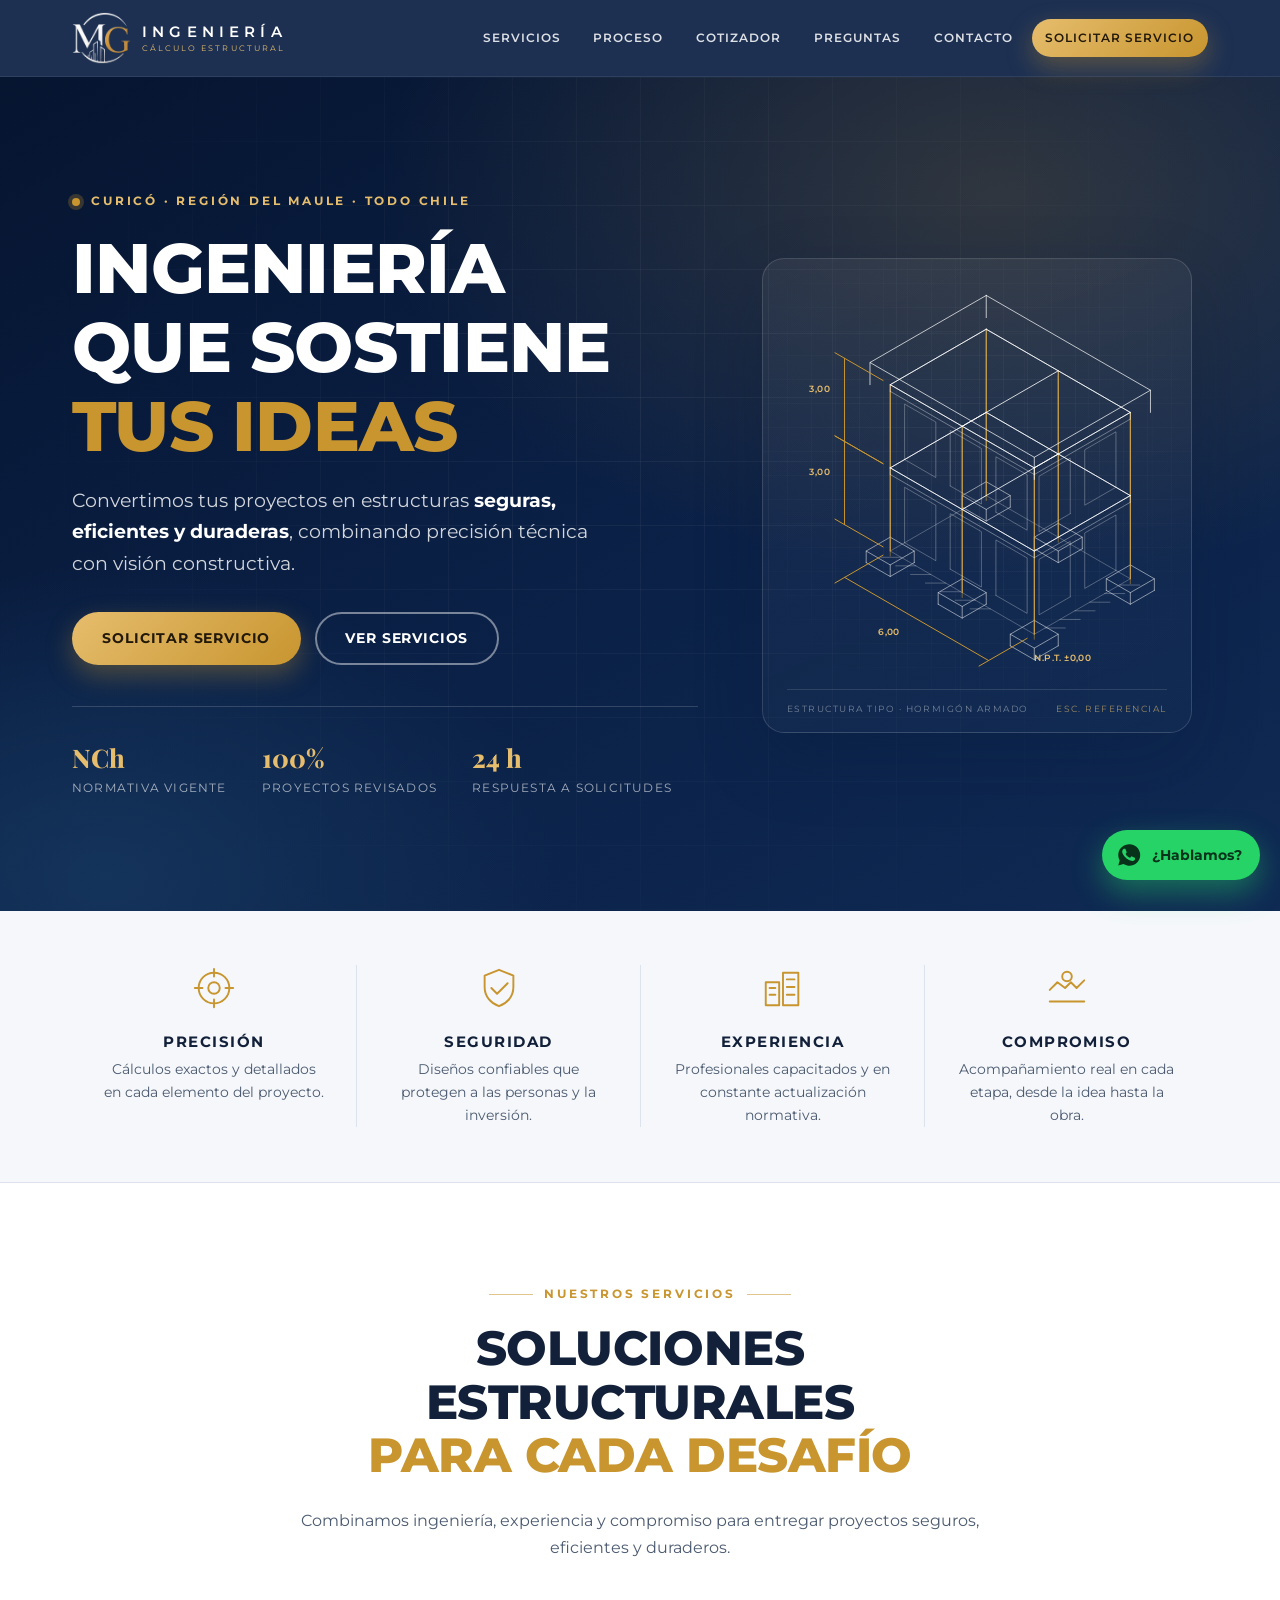
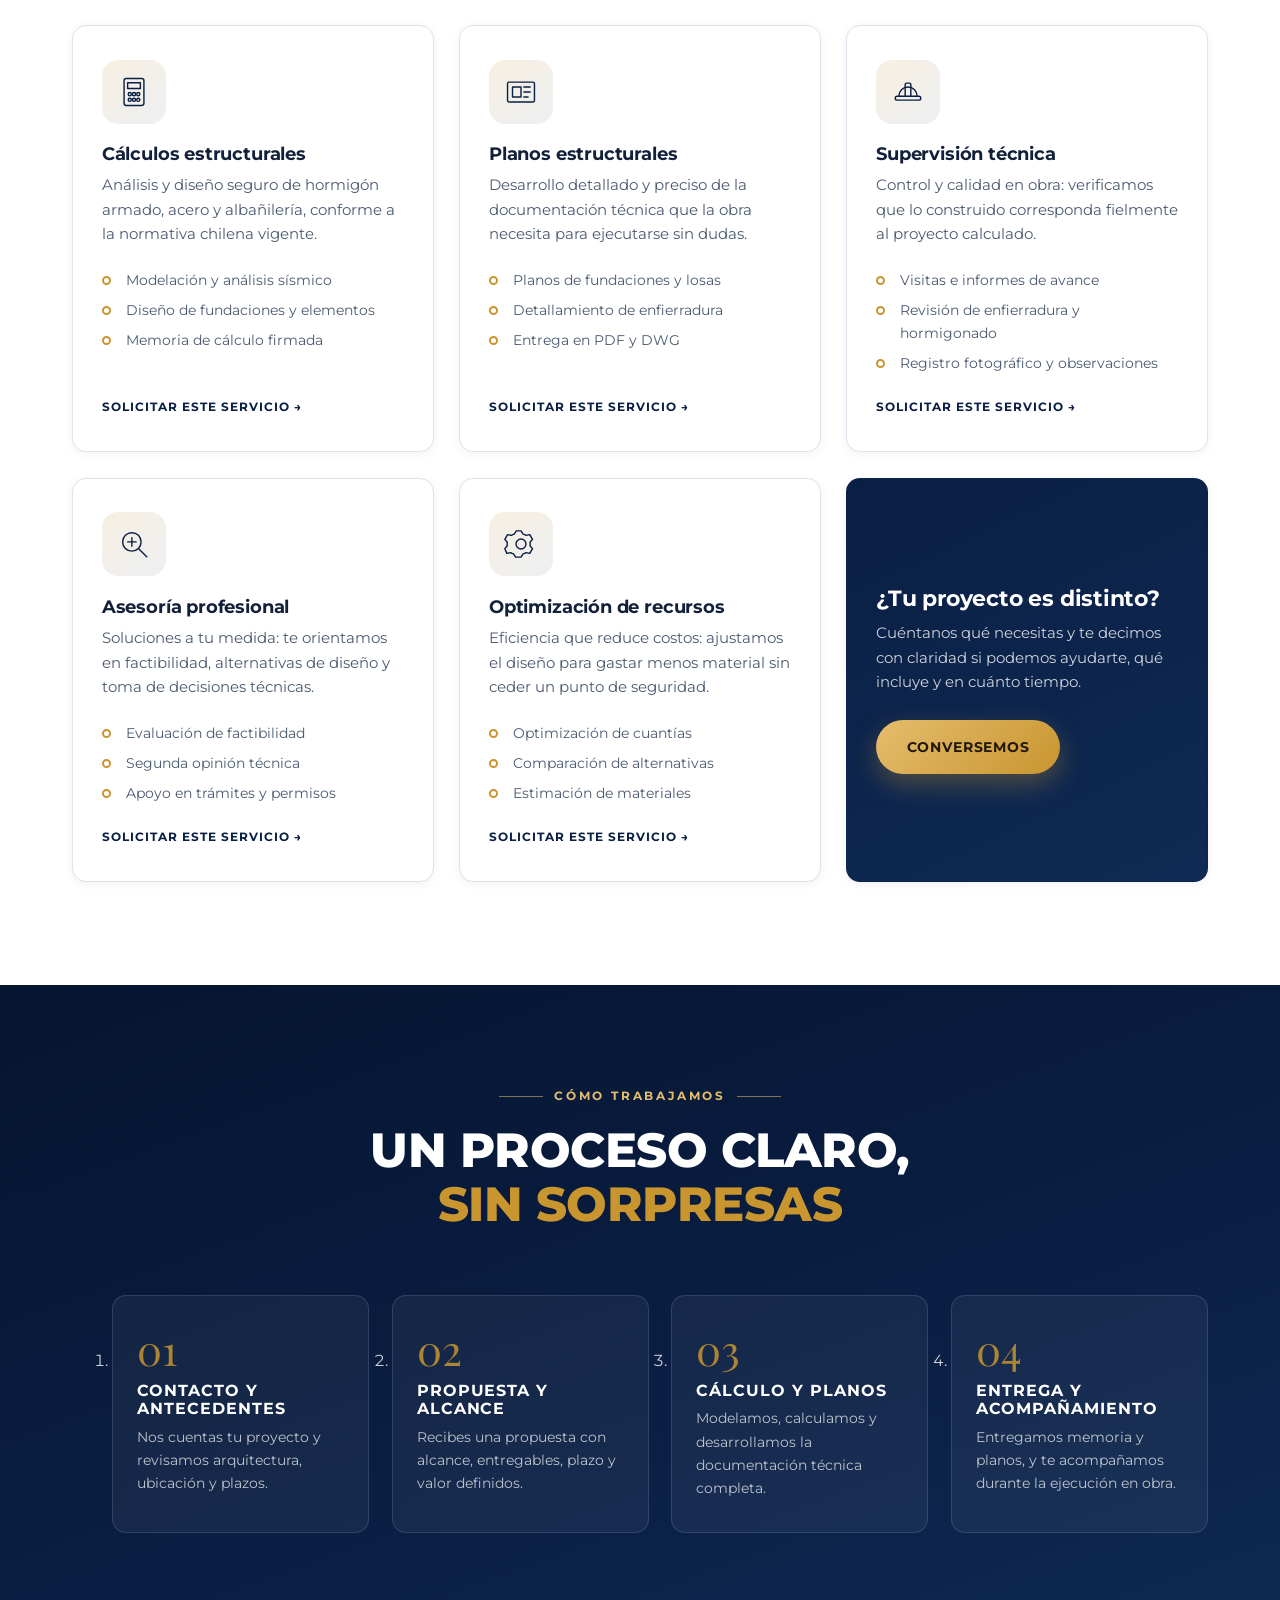
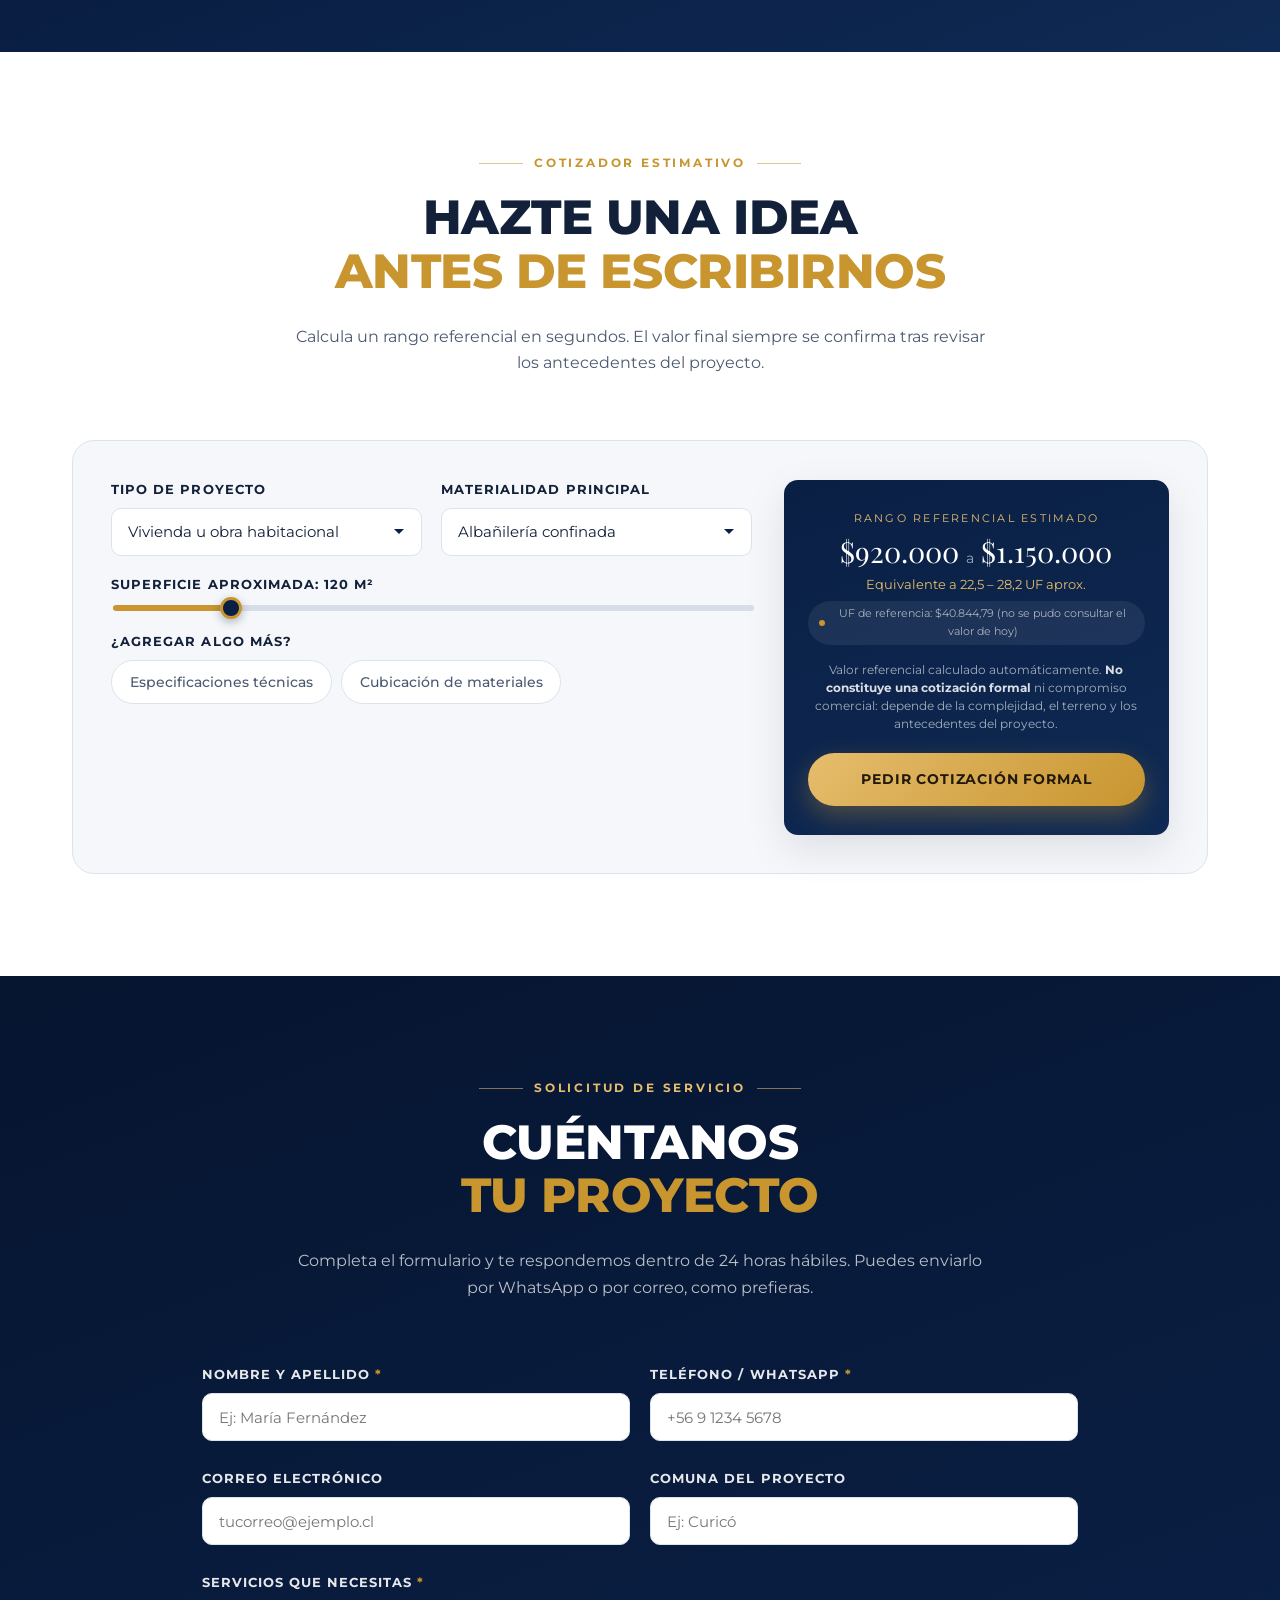
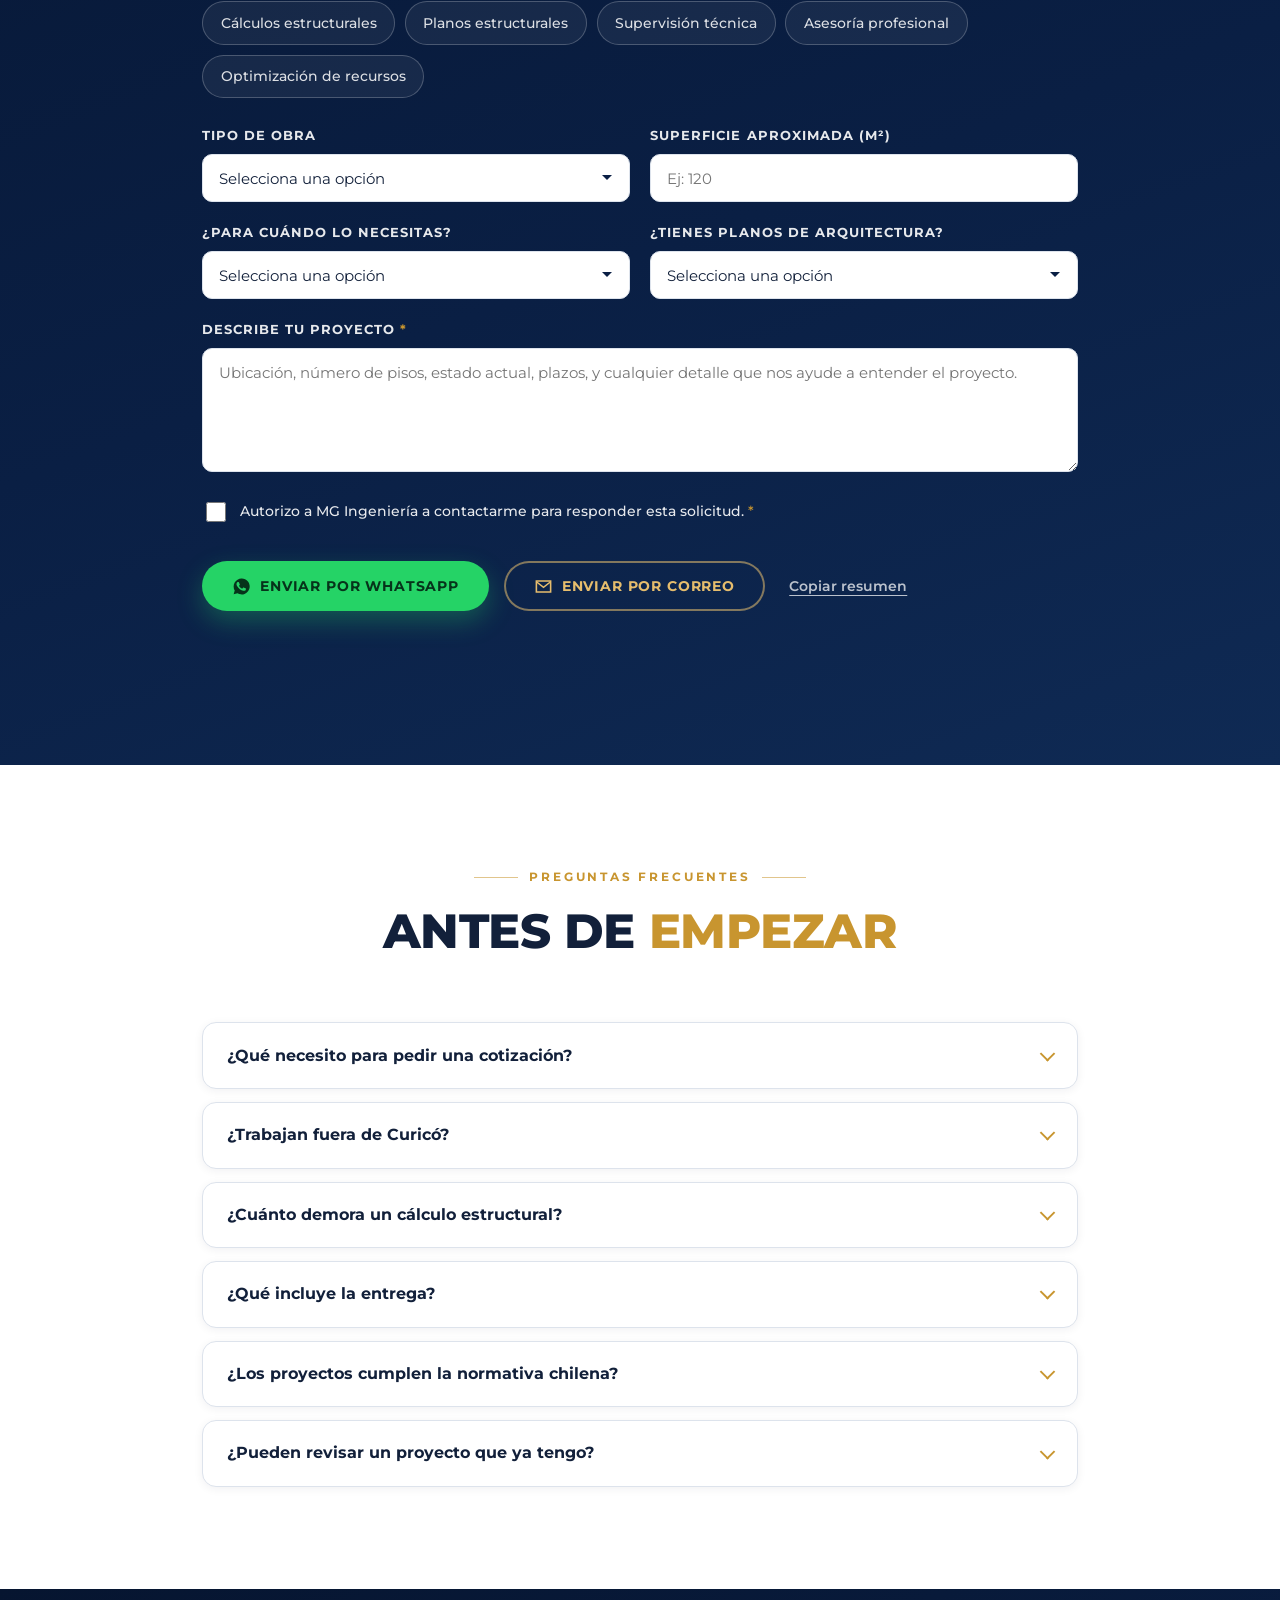
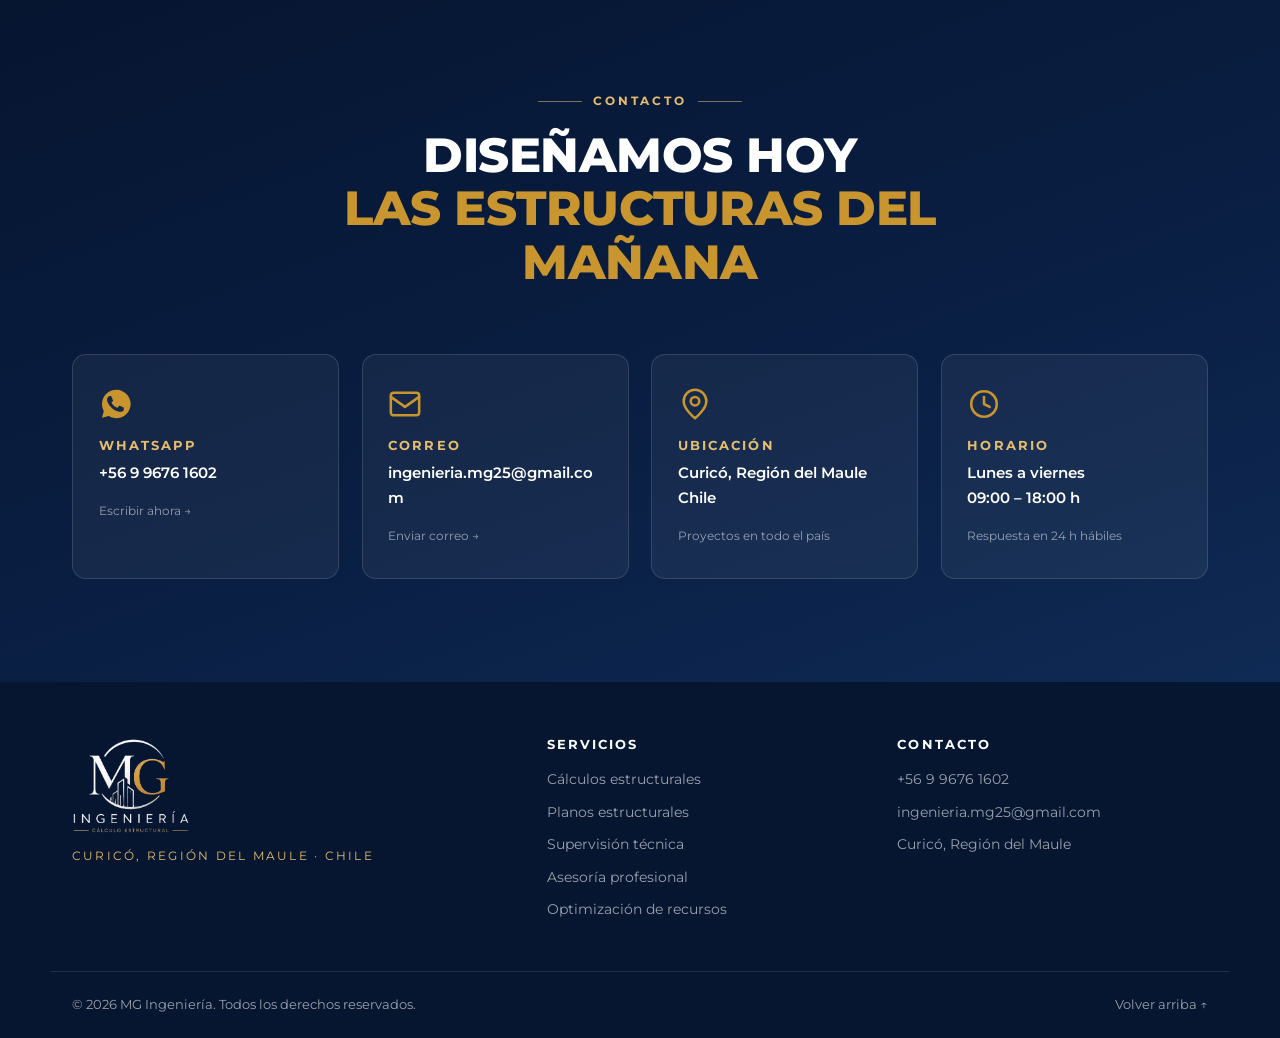
==== commit e9f738cf: "Usar el logo real de la marca en vez de la reconstrucción en SVG Se extrae el logotipo del tablero d" ====
--- a/index.html
+++ b/index.html
@@ -6,7 +6,8 @@
 <title>MG Ingeniería | Cálculo Estructural en Curicó, Chile</title>
 <meta name="description" content="MG Ingeniería — cálculo estructural, planos, supervisión técnica y asesoría profesional en Curicó, Región del Maule. Convertimos tus proyectos en estructuras seguras, eficientes y duraderas.">
 <meta name="theme-color" content="#0a1f44">
-<link rel="icon" href="assets/img/favicon.svg" type="image/svg+xml">
+<link rel="icon" href="assets/img/favicon.png" type="image/png">
+<link rel="apple-touch-icon" href="assets/img/favicon.png">
 <link rel="canonical" href="https://imboqqentt.github.io/codigos/">
 
 <!-- Open Graph / redes sociales -->
@@ -16,7 +17,10 @@
 <meta property="og:title" content="MG Ingeniería | Cálculo Estructural">
 <meta property="og:description" content="Ingeniería que sostiene tus ideas. Cálculo estructural, planos, supervisión y asesoría en Curicó, Chile.">
 <meta property="og:url" content="https://imboqqentt.github.io/codigos/">
-<meta property="og:image" content="https://imboqqentt.github.io/codigos/assets/img/logo.svg">
+<meta property="og:image" content="https://imboqqentt.github.io/codigos/assets/img/og.jpg">
+<meta property="og:image:width" content="1200">
+<meta property="og:image:height" content="630">
+<meta property="og:image:alt" content="MG Ingeniería — Cálculo Estructural">
 <meta name="twitter:card" content="summary_large_image">
 
 <link rel="preconnect" href="https://fonts.googleapis.com">
@@ -32,7 +36,7 @@
 <header class="site-header" id="inicio">
   <div class="container header-inner">
     <a class="brand" href="#inicio" aria-label="MG Ingeniería — inicio">
-      <img src="assets/img/logo.svg" alt="" width="52" height="52" class="brand-mark">
+      <img src="assets/img/logo-mg.png" alt="" width="59" height="52" class="brand-mark">
       <span class="brand-text">
         <span class="brand-name">INGENIERÍA</span>
         <span class="brand-tag">Cálculo Estructural</span>
@@ -581,8 +585,8 @@
 <footer class="site-footer">
   <div class="container footer-inner">
     <div class="footer-brand">
-      <img src="assets/img/logo.svg" alt="MG Ingeniería" width="64" height="64">
-      <p class="footer-tag">Cálculo estructural · Curicó, Chile</p>
+      <img src="assets/img/logo-mg-lockup.png" alt="MG Ingeniería — Cálculo Estructural" width="118" height="96">
+      <p class="footer-tag">Curicó, Región del Maule · Chile</p>
     </div>
     <nav class="footer-nav" aria-label="Enlaces del pie">
       <h4>Servicios</h4>
@@ -622,7 +626,7 @@
   "@type": "ProfessionalService",
   "name": "MG Ingeniería",
   "description": "Cálculo estructural, planos estructurales, supervisión técnica y asesoría profesional.",
-  "image": "assets/img/logo.svg",
+  "image": "https://imboqqentt.github.io/codigos/assets/img/og.jpg",
   "telephone": "+56996761602",
   "email": "ingenieria.mg25@gmail.com",
   "address": {
--- a/assets/css/styles.css
+++ b/assets/css/styles.css
@@ -88,7 +88,7 @@
 .site-header.scrolled{background:rgba(6,21,48,.97);box-shadow:0 8px 30px rgba(0,0,0,.28)}
 .header-inner{display:flex;align-items:center;justify-content:space-between;gap:1rem;min-height:76px}
 .brand{display:flex;align-items:center;gap:.7rem}
-.brand-mark{flex:none}
+.brand-mark{flex:none;height:52px;width:auto}
 .brand-text{display:flex;flex-direction:column;line-height:1}
 .brand-name{color:#fff;font-weight:600;font-size:.95rem;letter-spacing:.34em}
 .brand-tag{color:var(--gold-300);font-size:.53rem;letter-spacing:.24em;text-transform:uppercase;margin-top:5px}
@@ -404,6 +404,7 @@
 /* ───────── Footer ───────── */
 .site-footer{background:var(--navy-900);color:rgba(255,255,255,.6);padding-top:3.5rem}
 .footer-inner{display:grid;grid-template-columns:1.4fr 1fr 1fr;gap:2.5rem;padding-bottom:2.5rem}
+.footer-brand img{display:block;height:96px;width:auto}
 .footer-tag{font-size:.78rem;letter-spacing:.18em;text-transform:uppercase;color:var(--gold-300);margin-top:.8rem}
 .site-footer h4{color:#fff;font-size:.8rem;letter-spacing:.16em;text-transform:uppercase;margin-bottom:1rem}
 .site-footer li{margin-bottom:.55rem;font-size:.9rem}
@@ -468,6 +469,10 @@
 @media (max-width:430px){
   .values-grid{grid-template-columns:1fr;gap:2.2rem 0}
   .value{padding-inline:.5rem}
+  /* En pantallas angostas el logo y el nombre compiten con el botón de menú */
+  .brand-mark{height:42px}
+  .brand-name{font-size:.82rem;letter-spacing:.24em}
+  .brand-tag{font-size:.48rem;letter-spacing:.18em}
 }
 
 @media (prefers-reduced-motion:reduce){
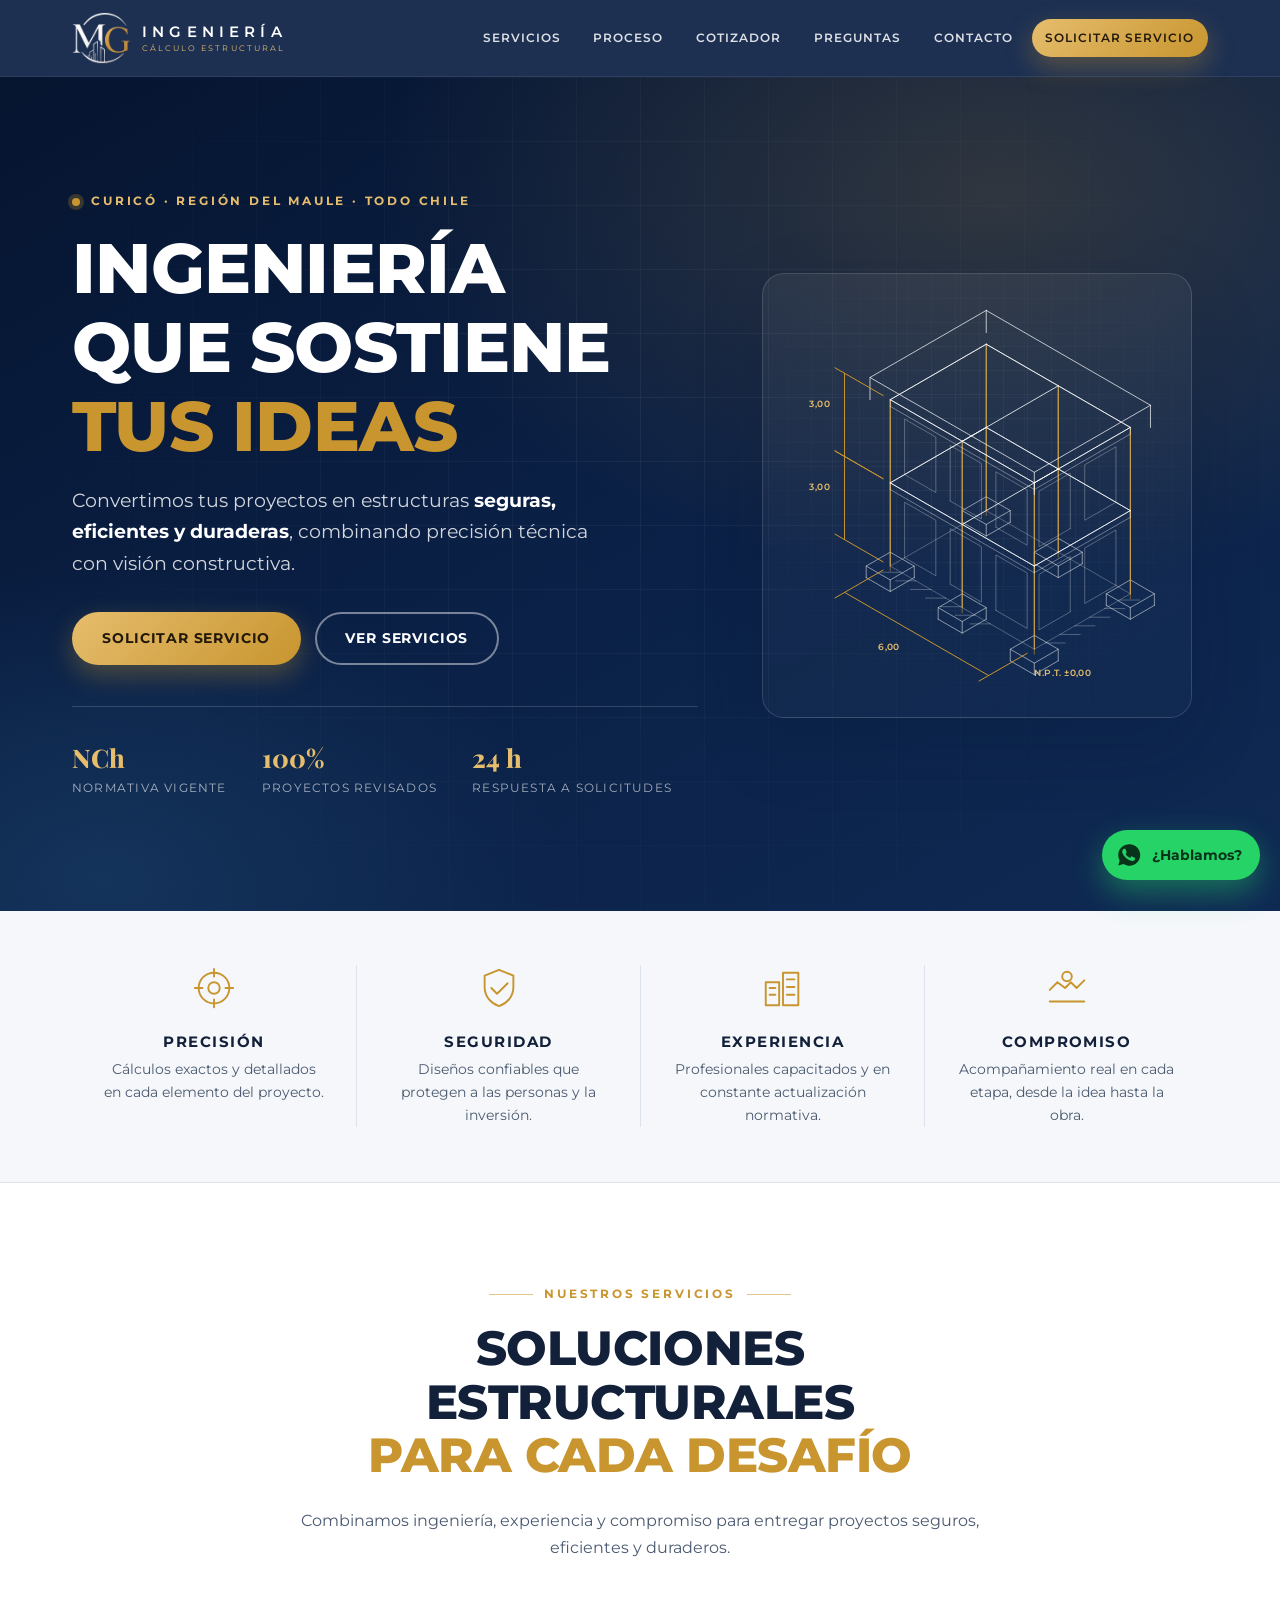
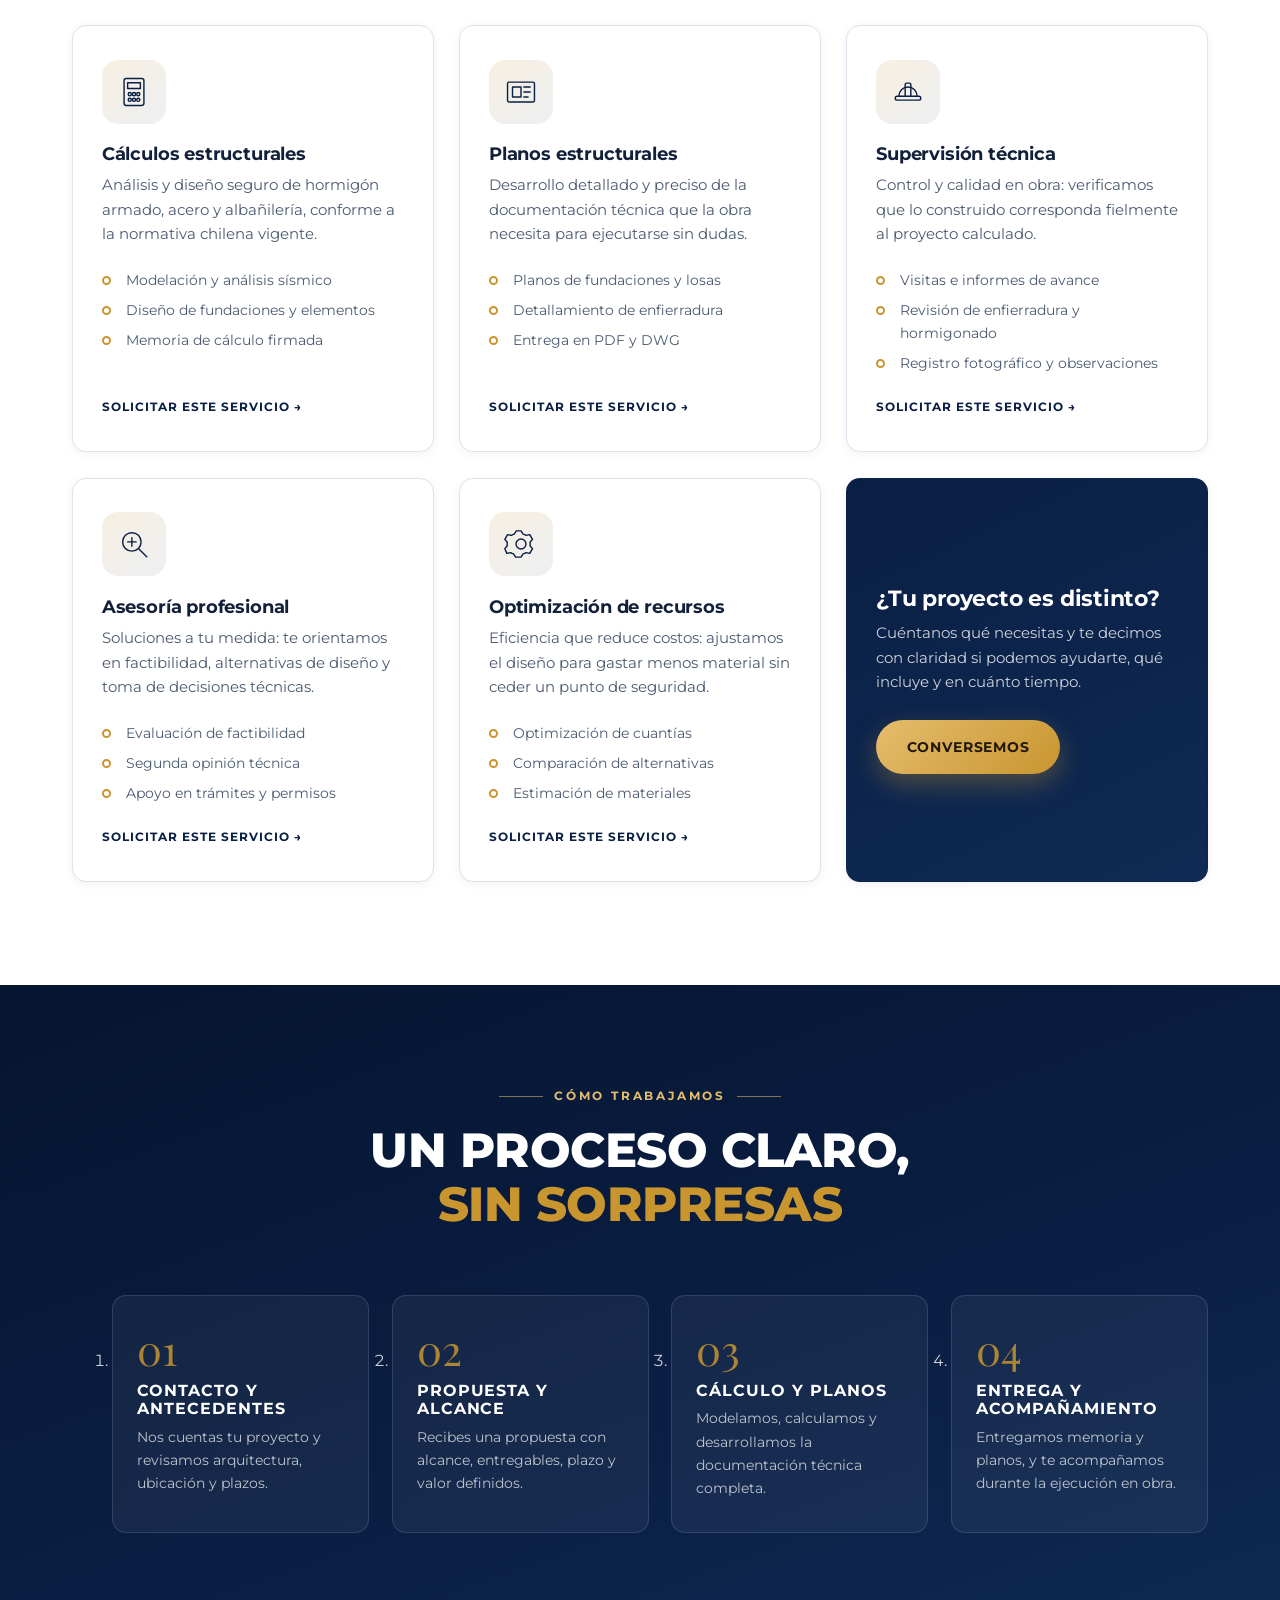
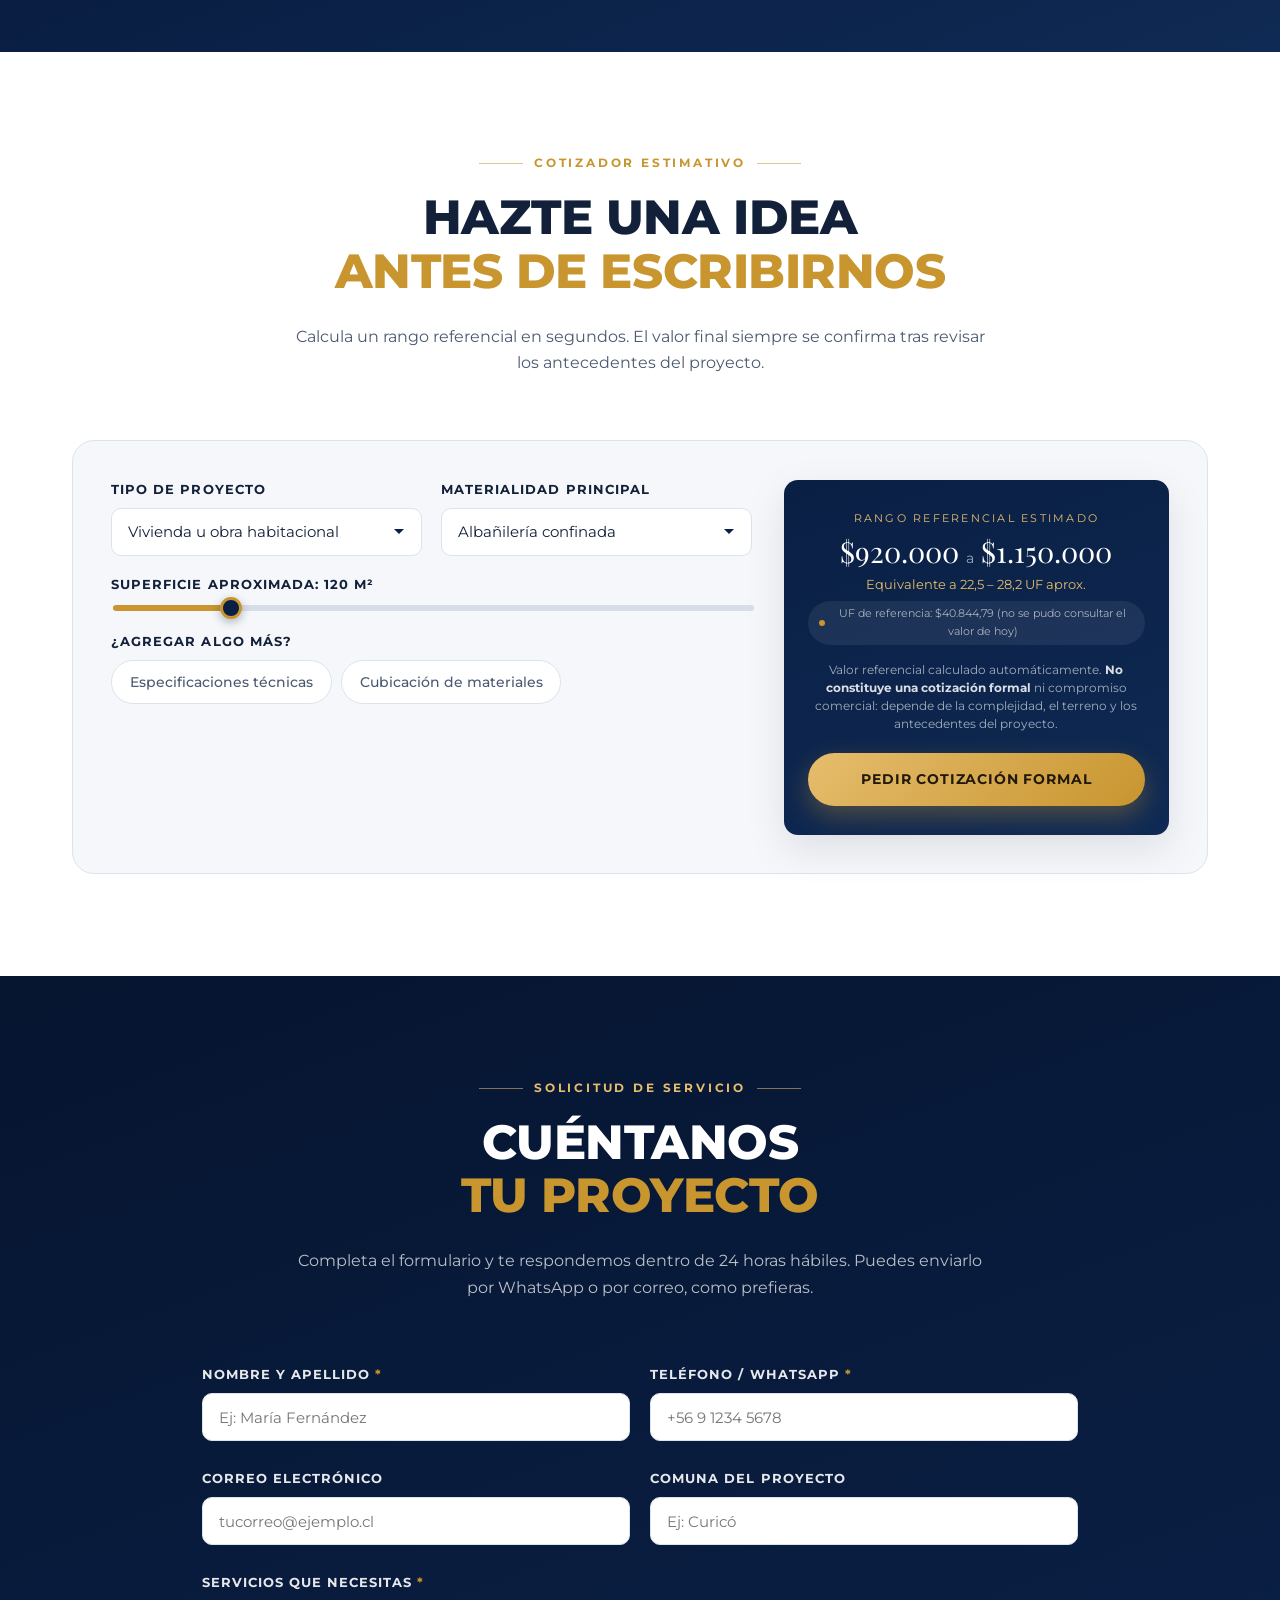
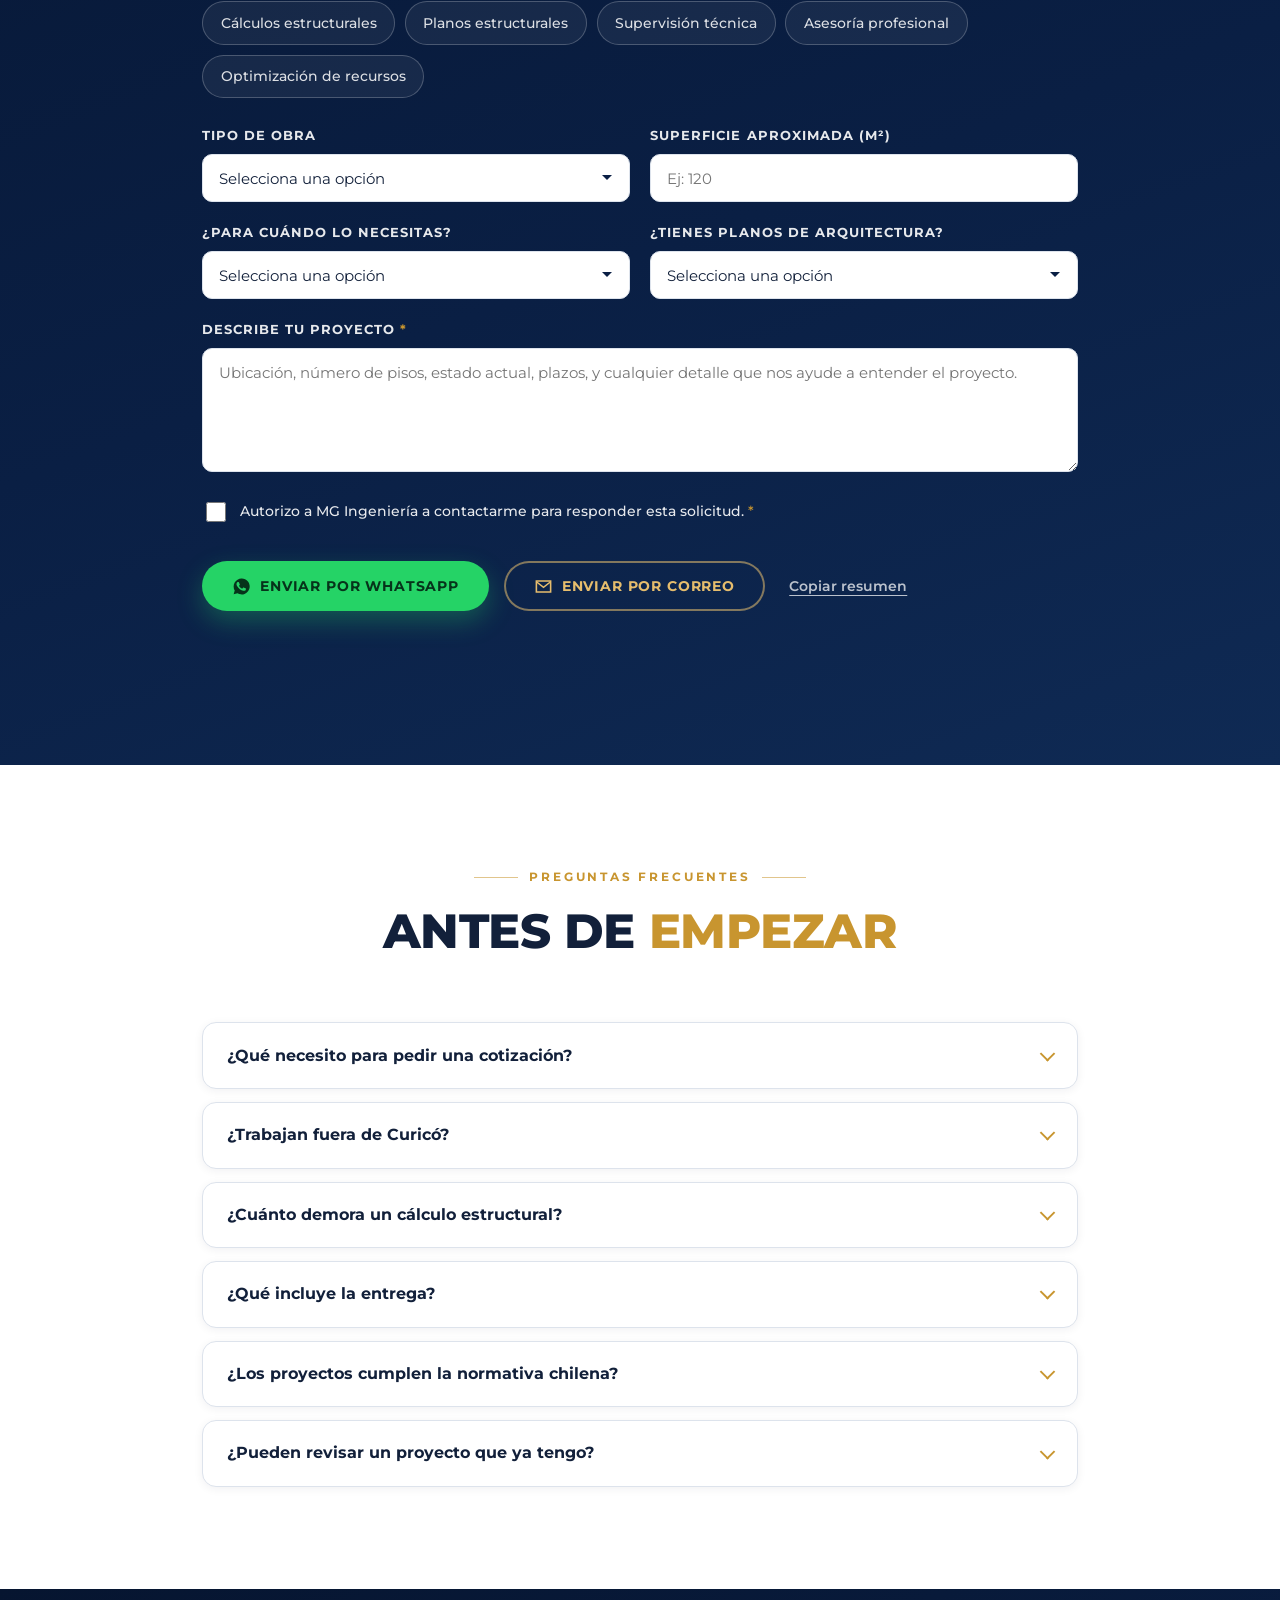
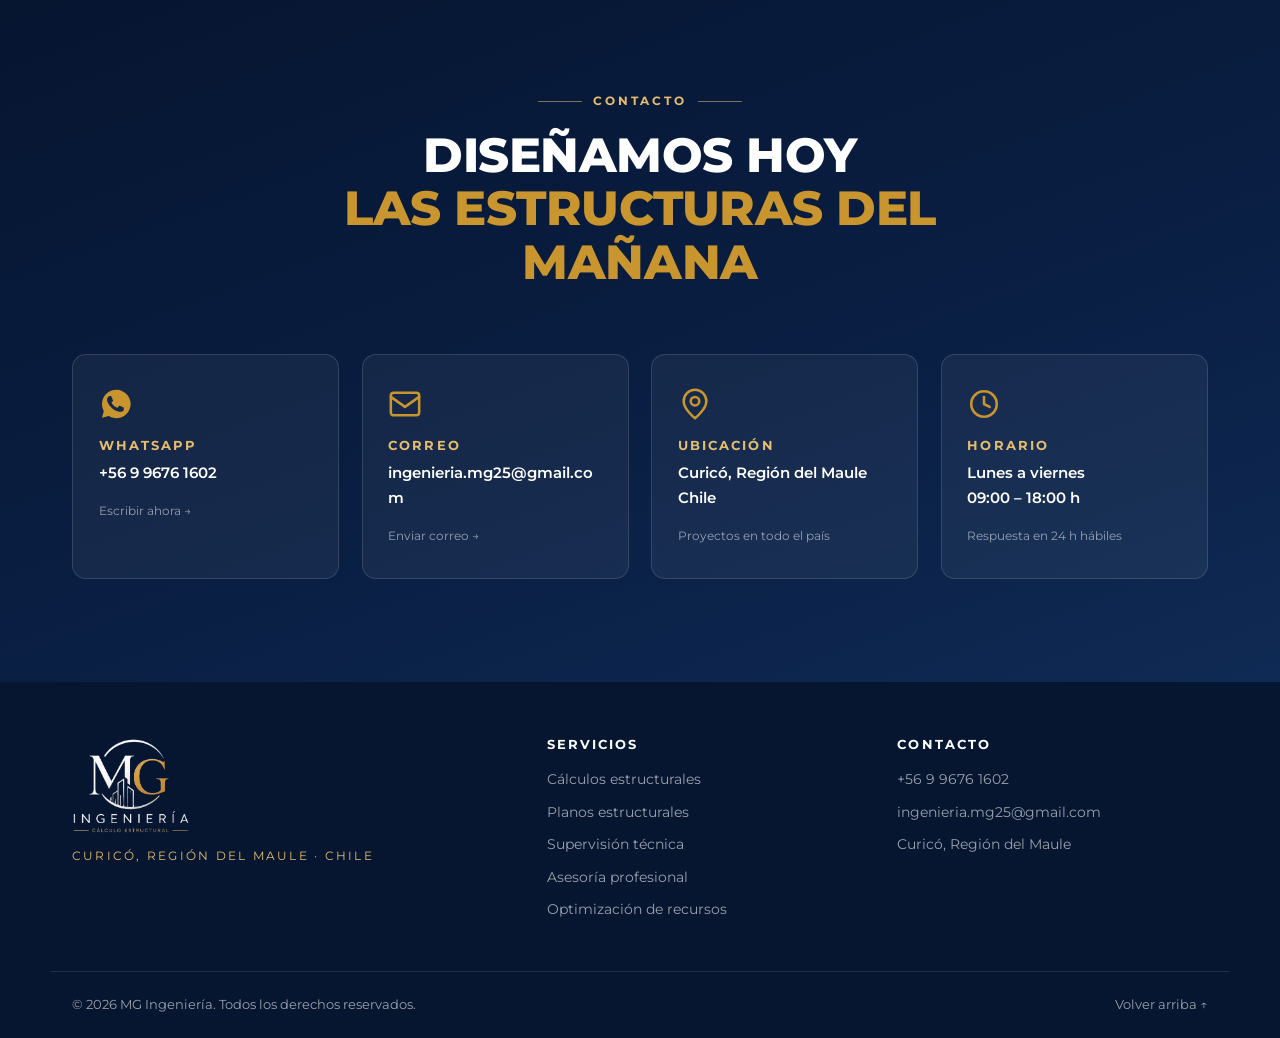
==== commit 2b42a246: "Quitar el pie de la lámina del sketch Se elimina la línea inferior con "estructura tipo · hormigón a" ====
--- a/index.html
+++ b/index.html
@@ -204,10 +204,6 @@
         <text class="sk-txt" data-p="8" x="44" y="48.8" text-anchor="end">3,00</text>
         <text class="sk-txt sk-nivel" data-p="8" x="242.8" y="310.6" text-anchor="start">N.P.T. ±0,00</text>
         </svg>
-        <figcaption class="blueprint-pie">
-          <span class="bp-rot">Estructura tipo · hormigón armado</span>
-          <span class="bp-esc">esc. referencial</span>
-        </figcaption>
       </figure>
     </div>
     </div>
--- a/assets/css/styles.css
+++ b/assets/css/styles.css
@@ -156,7 +156,7 @@
 .blueprint{
   position:relative;margin:0;width:min(100%,430px);
   display:flex;flex-direction:column;gap:.7rem;
-  padding:1.5rem 1.5rem 1rem;border-radius:var(--radius-lg);
+  padding:1.5rem;border-radius:var(--radius-lg);
   background:linear-gradient(158deg,rgba(255,255,255,.055),rgba(255,255,255,.015));
   border:1px solid rgba(255,255,255,.14);box-shadow:var(--shadow-lg);
   animation:float 9s ease-in-out infinite;
@@ -171,12 +171,6 @@
           mask-image:radial-gradient(circle at 50% 42%,#000,transparent 82%);
 }
 .sketch{position:relative;display:block;width:100%;height:auto}
-.blueprint-pie{
-  position:relative;display:flex;justify-content:space-between;gap:1rem;
-  padding-top:.65rem;border-top:1px solid rgba(255,255,255,.12);
-  font-size:.58rem;letter-spacing:.16em;text-transform:uppercase;color:rgba(255,255,255,.42);
-}
-.bp-esc{color:rgba(230,189,109,.65)}
 
 /* Trazos del sketch, por elemento estructural */
 .sk{fill:none;stroke-width:1;stroke-linecap:round;stroke-linejoin:round;
